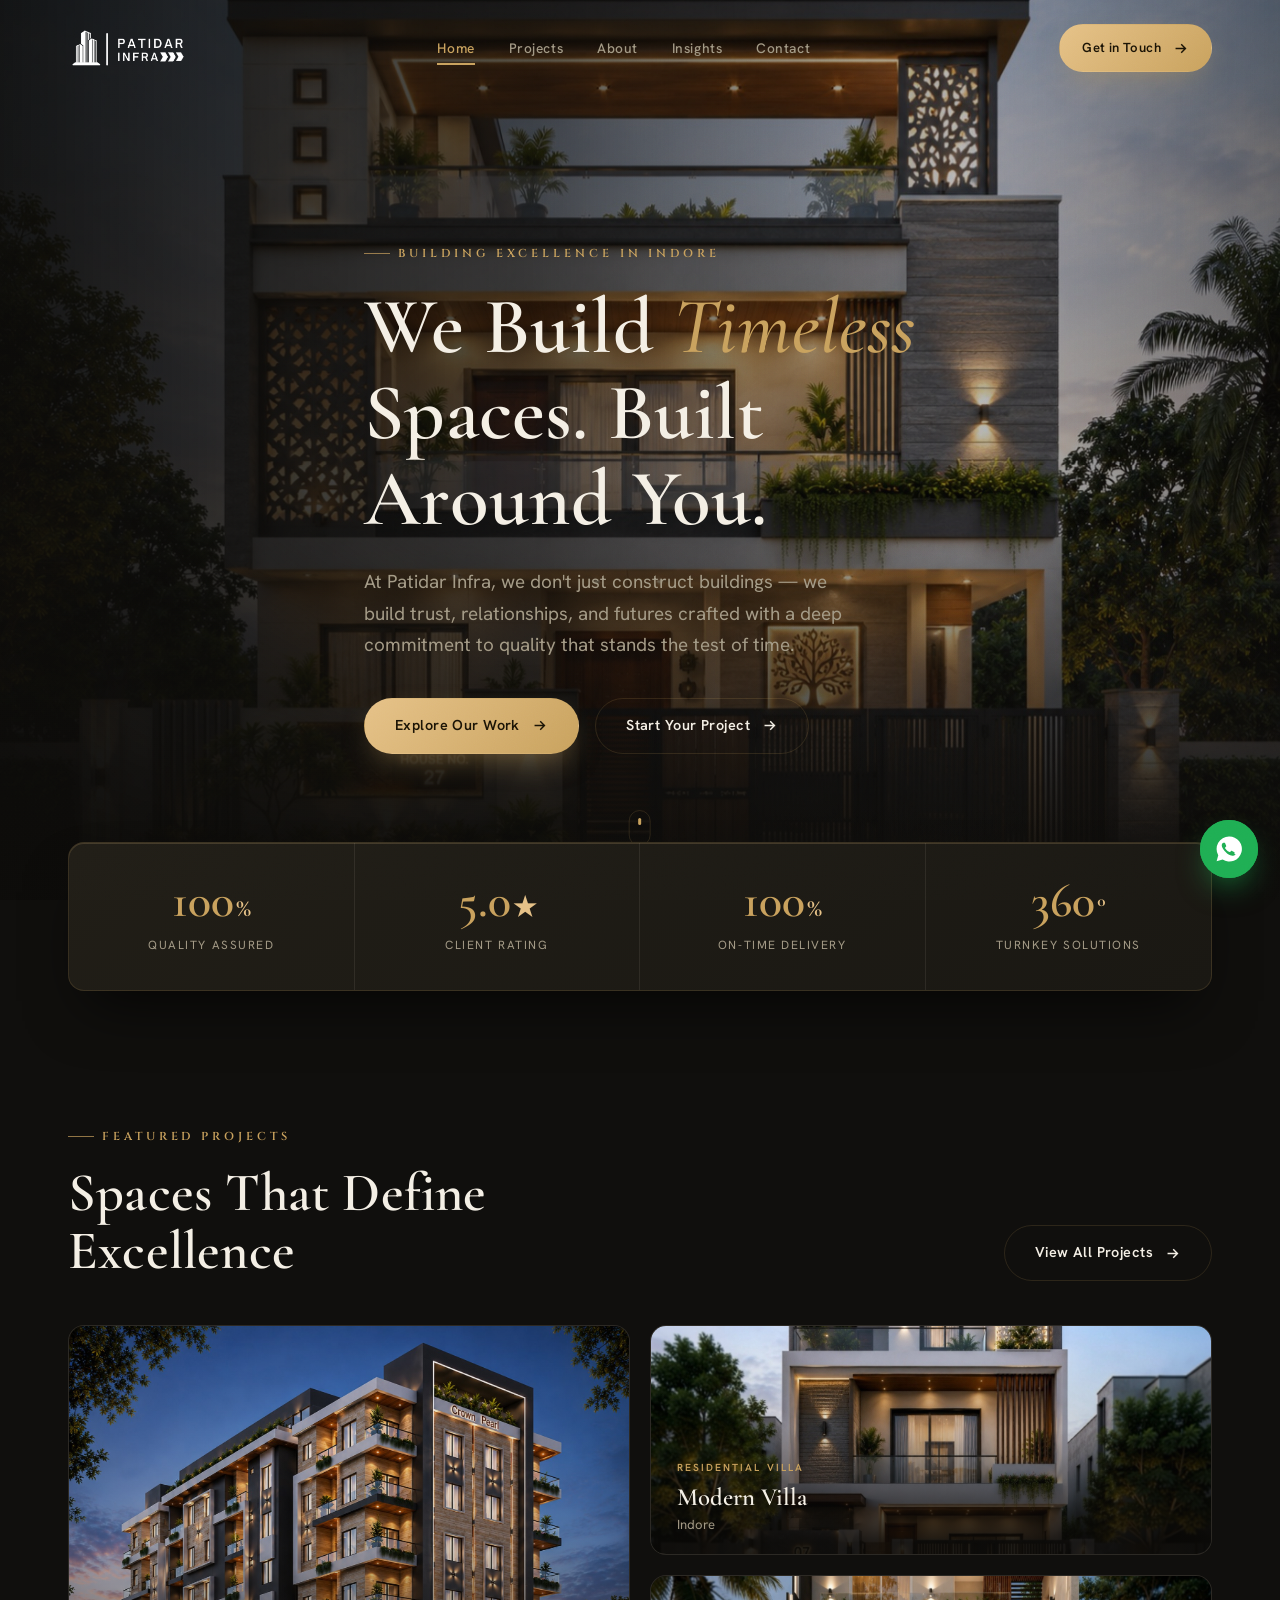
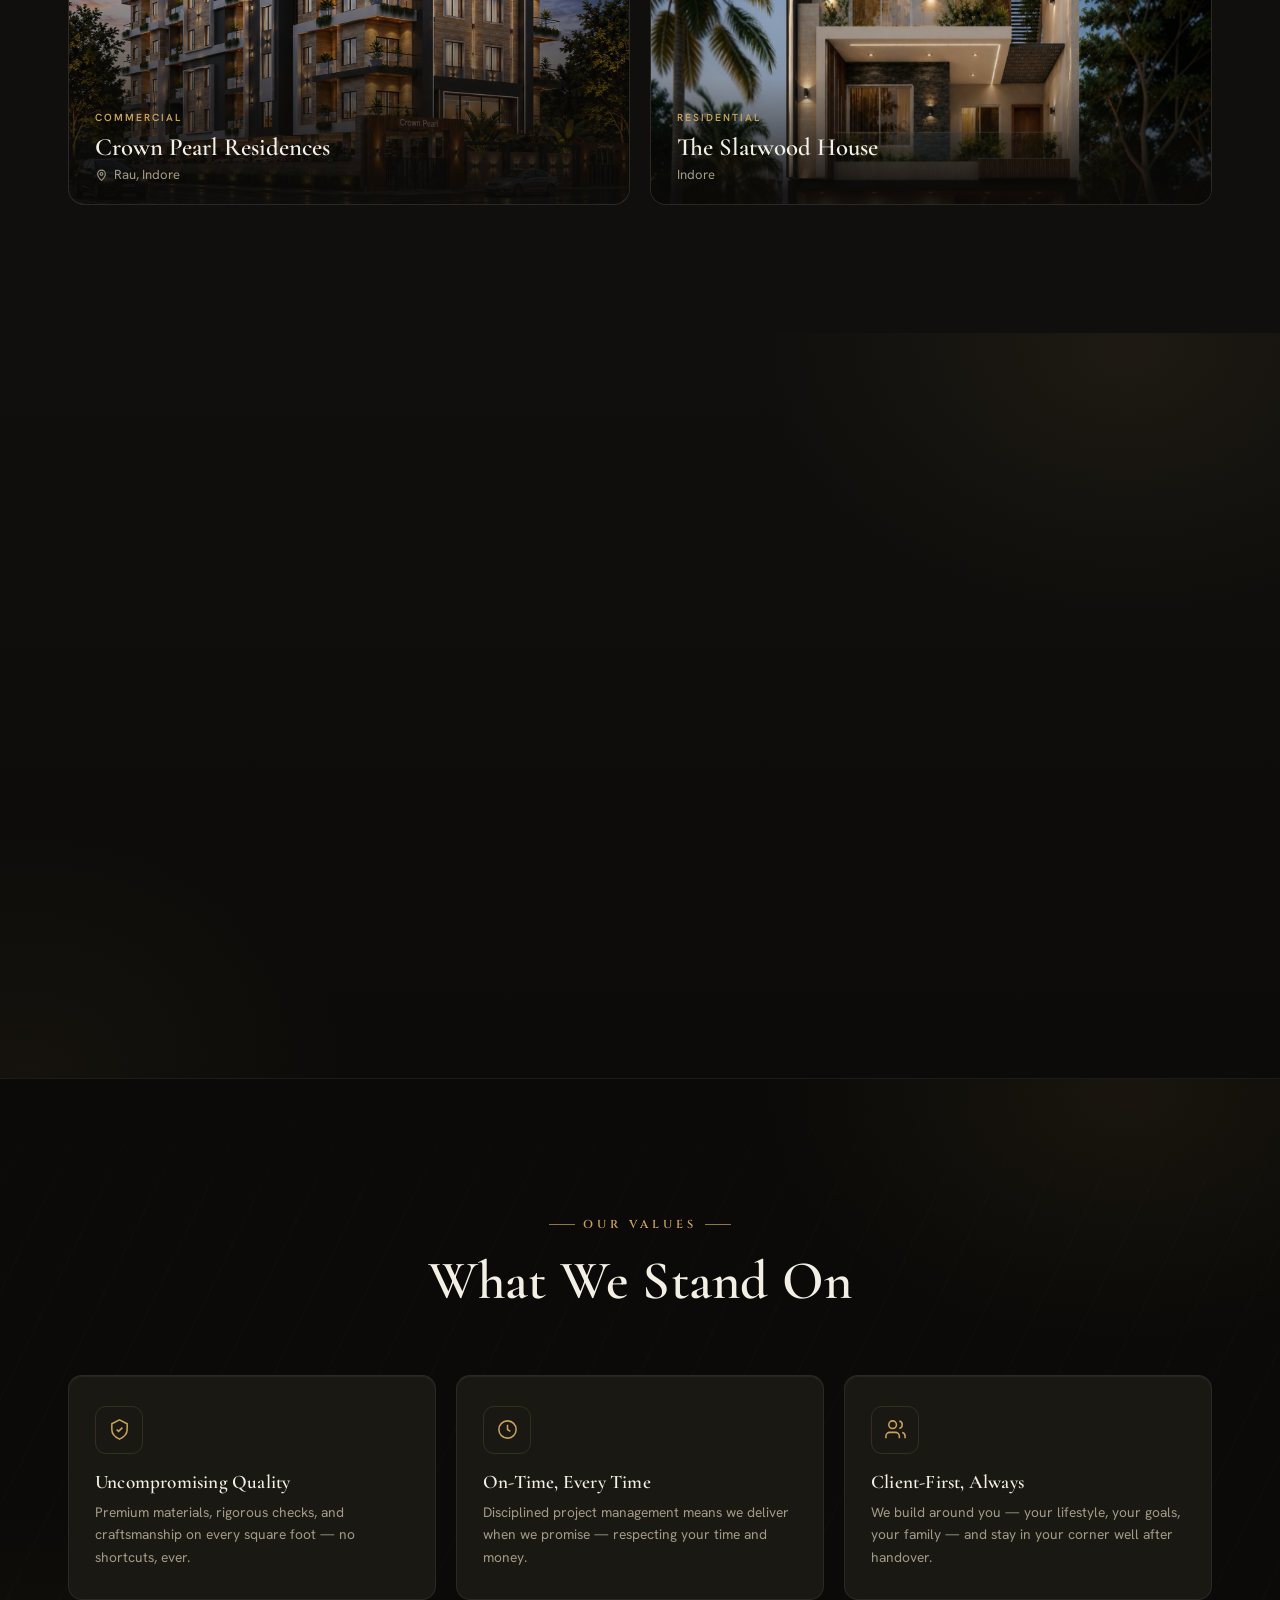
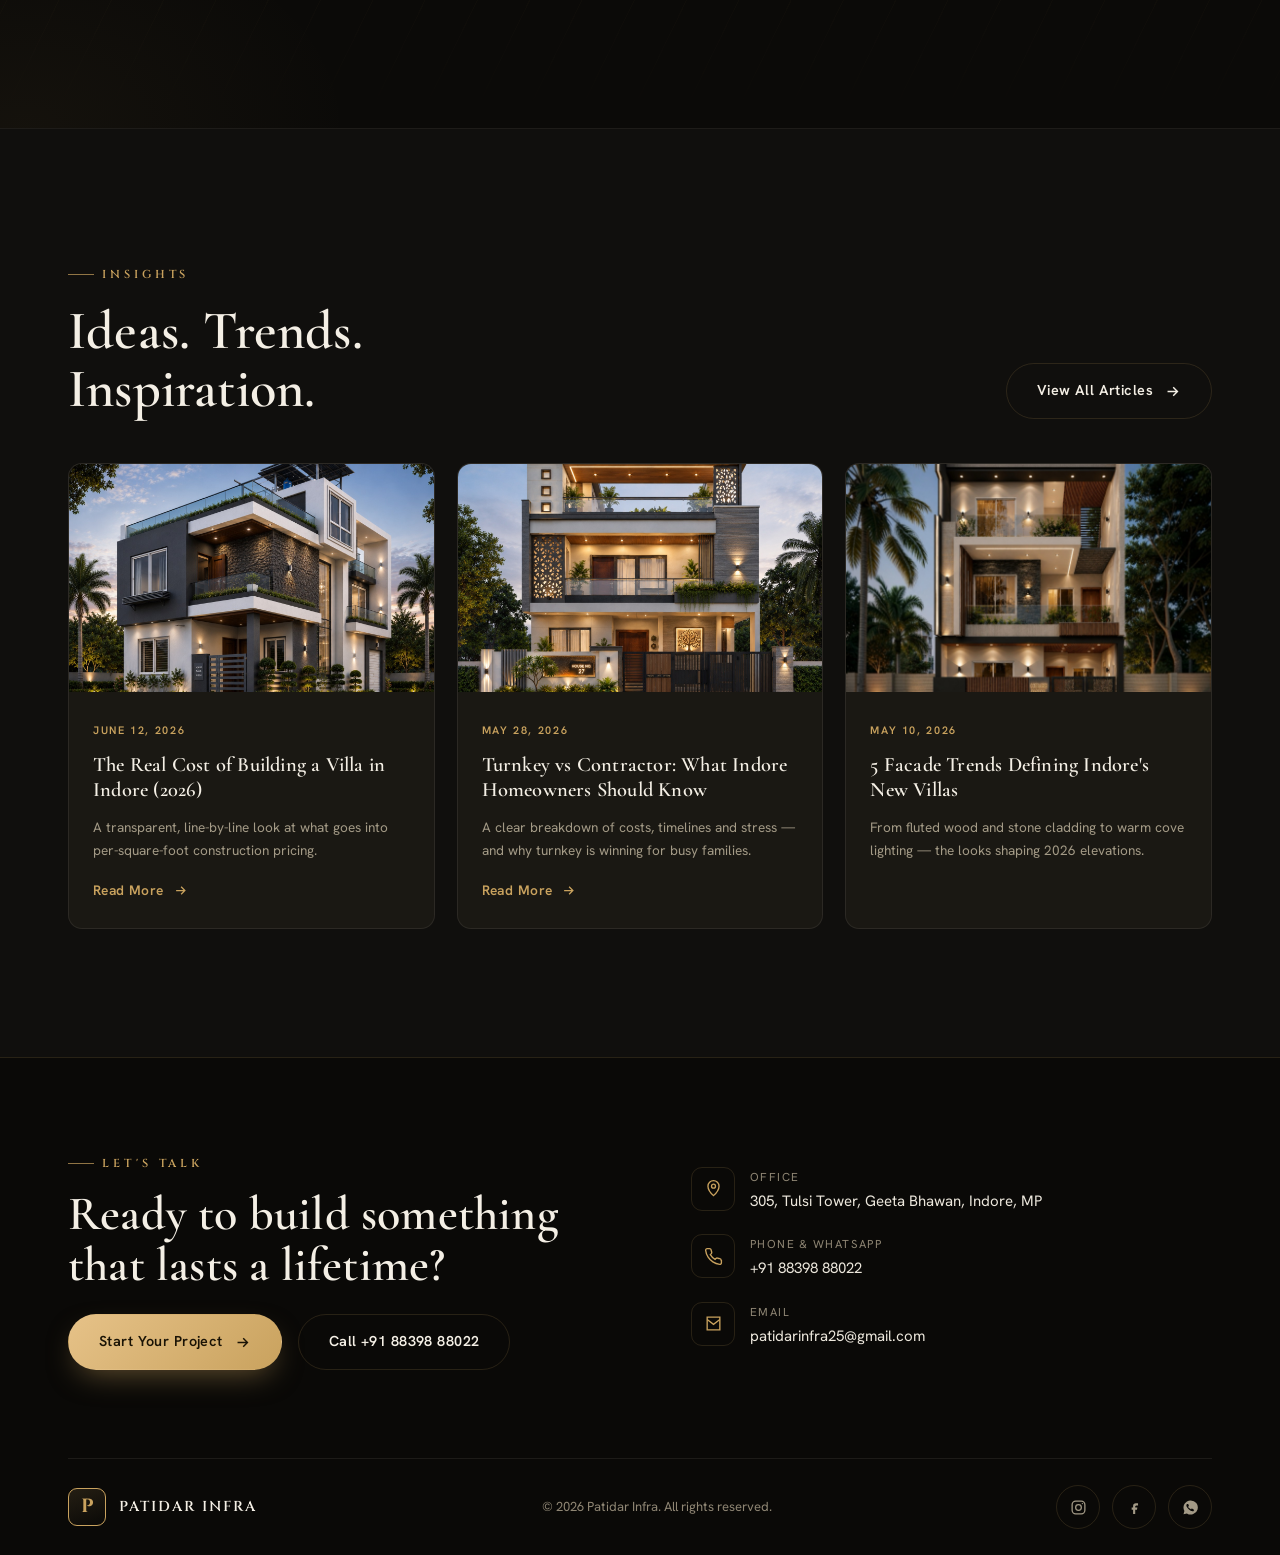
==== index.html @ 4855ae99 "Declutter mobile hero: one-line eyebrow, shorter copy, single primary CTA Mobile-only (<=520px): fix" ====
<!DOCTYPE html>
<html lang="en">
<head>
<meta charset="UTF-8" />
<meta name="viewport" content="width=device-width, initial-scale=1" />
<title>Patidar Infra — We Build Timeless Spaces, Built Around You | Builders in Indore</title>
<meta name="description" content="Patidar Infra is a premium construction and development firm in Indore. Residential villas, commercial builds, turnkey projects, architecture & planning, and infrastructure development." />
<meta name="theme-color" content="#100f0d" />
<meta property="og:type" content="website" />
<meta property="og:title" content="Patidar Infra — We Build Timeless Spaces, Built Around You" />
<meta property="og:description" content="Premium construction & development in Indore — residential villas, commercial builds, turnkey projects and infrastructure." />
<meta property="og:image" content="images/house-27.jpg" />
<meta property="og:locale" content="en_IN" />
<meta name="twitter:card" content="summary_large_image" />
<link rel="icon" href="data:image/svg+xml,%3Csvg xmlns='http://www.w3.org/2000/svg' viewBox='0 0 48 48'%3E%3Crect width='48' height='48' rx='8' fill='%23100f0d'/%3E%3Crect x='6' y='6' width='36' height='36' rx='6' fill='none' stroke='%23c9a25e' stroke-width='2'/%3E%3Ctext x='24' y='34' font-family='Georgia,serif' font-size='26' fill='%23c9a25e' text-anchor='middle'%3EP%3C/text%3E%3C/svg%3E" />
<link rel="preconnect" href="https://fonts.googleapis.com" />
<link rel="preconnect" href="https://fonts.gstatic.com" crossorigin />
<link href="https://fonts.googleapis.com/css2?family=Cinzel:wght@400;500;600;700&family=Cormorant+Garamond:ital,wght@0,400;0,500;0,600;0,700;1,400&family=Hanken+Grotesk:wght@300;400;500;600;700&display=swap" rel="stylesheet" />
<script>
/* Image fallback: try the local project photo first; if it's not there yet,
   swap to a matching stock photo so nothing ever looks broken. Drop the real
   files into images/ and they win automatically. */
window.STOCK={
  'images/crown-pearl.jpg?v=2':'https://images.unsplash.com/photo-1600585154340-be6161a56a0c?auto=format&fit=crop&w=1920&q=80',
  'images/villa-modern.jpg':'https://images.unsplash.com/photo-1600596542815-ffad4c1539a9?auto=format&fit=crop&w=1400&q=80',
  'images/villa-corner.jpg':'https://images.unsplash.com/photo-1600607687939-ce8a6c25118c?auto=format&fit=crop&w=1400&q=80',
  'images/villa-slats.jpg?v=2':'https://images.unsplash.com/photo-1568605114967-8130f3a36994?auto=format&fit=crop&w=1400&q=80',
  'images/house-27.jpg':'https://images.unsplash.com/photo-1613490493576-7fde63acd811?auto=format&fit=crop&w=1400&q=80',
  'images/modern-villa.jpg':'https://images.unsplash.com/photo-1600585154340-be6161a56a0c?auto=format&fit=crop&w=1400&q=80'
};
window.imgFallback=function(img){
  if(!img.dataset.fb){
    img.dataset.fb='1';
    var u=window.STOCK[img.getAttribute('src')];
    if(u){img.src=u;return;}
  }
  img.classList.add('missing');
};
</script>
<style>
/* ============ TOKENS ============ */
:root{
  --bg:#100f0d;
  --bg-2:#16140f;
  --surface:#1a1813;
  --surface-2:#211e17;
  --surface-3:#2a261d;
  --gold:#c9a25e;
  --gold-bright:#e6c288;
  --gold-deep:#a37e42;
  --cream:#f4efe5;
  --text:#ece7dc;
  --muted:#a39a86;
  --muted-2:#8f8674;
  --border:rgba(201,162,94,.16);
  --border-soft:rgba(244,239,229,.08);
  --danger:#e0645c;
  --ok:#6fbf8f;
  --maxw:1240px;
  --ease:cubic-bezier(.22,.61,.36,1);
  --ease-lux:cubic-bezier(.16,1,.3,1);
  --shadow:0 30px 60px -20px rgba(0,0,0,.7);
  --r:16px;
}
*{box-sizing:border-box;margin:0;padding:0}
html{scroll-behavior:smooth;-webkit-text-size-adjust:100%}
body{
  font-family:'Hanken Grotesk',system-ui,sans-serif;
  background:var(--bg);color:var(--text);
  line-height:1.65;font-size:16px;
  overflow-x:hidden;
  -webkit-font-smoothing:antialiased;
}
img{display:block;max-width:100%}
a{color:inherit;text-decoration:none}
button{font-family:inherit;cursor:pointer}
::selection{background:var(--gold);color:#1a1408}
::-webkit-scrollbar{width:11px}
::-webkit-scrollbar-track{background:var(--bg-2)}
::-webkit-scrollbar-thumb{background:var(--gold-deep);border-radius:20px;border:3px solid var(--bg-2)}

/* ============ TYPOGRAPHY ============ */
.serif{font-family:'Cormorant Garamond',Georgia,serif}
.cinzel{font-family:'Cinzel',Georgia,serif}
h1,h2,h3{font-family:'Cormorant Garamond',Georgia,serif;font-weight:600;line-height:1.08;color:var(--cream);letter-spacing:.2px}
h1{font-size:clamp(2.6rem,6.2vw,5rem)}
h1.page-title{font-size:clamp(2rem,4.6vw,3.4rem)}
h2{font-size:clamp(2rem,4.6vw,3.4rem)}
h3{font-size:clamp(1.4rem,2.4vw,1.9rem)}
p{color:var(--muted)}
.eyebrow{
  font-family:'Cinzel',serif;font-size:.72rem;font-weight:600;
  letter-spacing:.34em;text-transform:uppercase;color:var(--gold);
  display:inline-flex;align-items:center;gap:.7em;
}
.eyebrow::before{content:"";width:26px;height:1px;background:var(--gold);opacity:.7}
.eyebrow.center{justify-content:center}
.eyebrow.center::after{content:"";width:26px;height:1px;background:var(--gold);opacity:.7}
.gold-text{color:var(--gold)}
.lead{font-size:clamp(1rem,1.4vw,1.12rem);color:var(--muted);max-width:52ch}

/* ============ LAYOUT ============ */
.wrap{max-width:var(--maxw);margin-inline:auto;padding-inline:clamp(20px,5vw,48px)}
section{position:relative}
.pad{padding-block:clamp(70px,10vw,130px)}
.center{text-align:center}
.sec-head{max-width:640px;margin-bottom:clamp(36px,5vw,64px)}
.sec-head.center{margin-inline:auto}
.sec-head h2,.sec-head h1{margin-top:18px}
.sec-head p{margin-top:16px}

/* ============ BUTTONS ============ */
.btn{
  --pad:15px 30px;
  display:inline-flex;align-items:center;gap:11px;
  padding:var(--pad);border-radius:999px;font-size:.9rem;font-weight:600;
  letter-spacing:.03em;border:1px solid transparent;white-space:nowrap;
  transition:transform .35s var(--ease),background .3s var(--ease),color .3s,box-shadow .4s,border-color .3s;
  min-height:48px;position:relative;
}
.btn svg{width:17px;height:17px;transition:transform .4s var(--ease)}
.btn-primary{background:linear-gradient(135deg,var(--gold-bright),var(--gold));color:#1a1305;box-shadow:0 12px 30px -10px rgba(201,162,94,.5)}
.btn-primary:hover{transform:translateY(-3px);box-shadow:0 20px 40px -12px rgba(201,162,94,.6)}
.btn-primary:hover svg{transform:translateX(4px)}
.btn-ghost{background:transparent;color:var(--cream);border-color:var(--border)}
.btn-ghost:hover{border-color:var(--gold);color:var(--gold);transform:translateY(-3px)}
.btn-ghost:hover svg{transform:translateX(4px)}
.btn:focus-visible,a:focus-visible,button:focus-visible,input:focus-visible,textarea:focus-visible,select:focus-visible{
  outline:2px solid var(--gold-bright);outline-offset:3px;border-radius:8px
}
.link-arrow{display:inline-flex;align-items:center;gap:9px;color:var(--gold);font-weight:600;font-size:.86rem;letter-spacing:.03em}
.link-arrow svg{width:15px;height:15px;transition:transform .4s var(--ease)}
.link-arrow:hover svg{transform:translateX(5px)}

/* ============ HEADER ============ */
header{
  position:fixed;top:0;left:0;right:0;z-index:100;
  transition:background .4s var(--ease),backdrop-filter .4s,border-color .4s,padding .4s var(--ease);
  border-bottom:1px solid transparent;
}
header.scrolled{background:rgba(14,13,11,.82);backdrop-filter:blur(18px) saturate(140%);border-bottom-color:var(--border)}
.nav{display:flex;align-items:center;justify-content:space-between;gap:24px;padding-block:24px;transition:padding .4s var(--ease)}
header.scrolled .nav{padding-block:15px}
.brand{display:flex;align-items:center;gap:13px;cursor:pointer}
.brand-mark{
  width:44px;height:44px;flex:none;border:1.5px solid var(--gold);border-radius:11px;
  display:grid;place-items:center;font-family:'Cinzel',serif;font-weight:700;
  color:var(--gold);font-size:1.4rem;line-height:1;
  background:linear-gradient(160deg,rgba(201,162,94,.14),transparent);
  transition:transform .5s var(--ease),box-shadow .5s;
}
.brand:hover .brand-mark{transform:rotate(-4deg) scale(1.05);box-shadow:0 8px 24px -8px rgba(201,162,94,.5)}
.brand-name{font-family:'Cinzel',serif;font-weight:600;font-size:1.02rem;letter-spacing:.14em;color:var(--cream);line-height:1.1}
.brand-sub{font-size:.56rem;letter-spacing:.3em;color:var(--muted-2);text-transform:uppercase;margin-top:2px}
.brand-name,.brand-sub{white-space:nowrap}
.brand-logo{height:44px;width:auto;max-width:260px;display:block;
  /* logo artwork is dark navy — render it in warm cream so it reads on the dark header */
  filter:brightness(0) invert(1) sepia(.14) saturate(2.2) hue-rotate(3deg) brightness(1.03)}
header.scrolled .brand-logo{height:40px}
.brand-logo ~ .brand-mark,.brand-logo ~ .brand-word{display:none}
.nav-cta{--pad:11px 22px;font-size:.82rem}
nav ul{display:flex;align-items:center;gap:34px;list-style:none}
.nav-link{position:relative;font-size:.86rem;font-weight:500;letter-spacing:.04em;color:var(--muted);padding:6px 0;transition:color .3s}
.nav-link::after{content:"";position:absolute;left:0;bottom:-2px;width:100%;height:1.5px;background:var(--gold);transform:scaleX(0);transform-origin:left;transition:transform .4s var(--ease)}
.nav-link:hover{color:var(--cream)}
.nav-link.active{color:var(--gold)}
.nav-link.active::after,.nav-link:hover::after{transform:scaleX(1)}
.nav-right{display:flex;align-items:center;gap:18px}
.menu-btn{display:none;width:46px;height:46px;border:1px solid var(--border);border-radius:11px;background:transparent;flex-direction:column;gap:5px;align-items:center;justify-content:center}
.menu-btn span{width:20px;height:1.8px;background:var(--cream);transition:.35s var(--ease);border-radius:2px}
.menu-btn.open span:nth-child(1){transform:translateY(6.8px) rotate(45deg)}
.menu-btn.open span:nth-child(2){opacity:0}
.menu-btn.open span:nth-child(3){transform:translateY(-6.8px) rotate(-45deg)}

/* ============ VIEWS / ROUTER ============ */
.view{display:none;animation:viewIn .6s var(--ease)}
.view.active{display:block}
@keyframes viewIn{from{opacity:0;transform:translateY(14px)}to{opacity:1;transform:none}}
.page-top{padding-top:clamp(120px,16vw,180px)}

/* ============ HERO ============ */
.hero{min-height:100vh;min-height:100dvh;display:flex;align-items:center;position:relative;overflow:hidden;padding-top:90px}
.hero-bg{position:absolute;inset:0;z-index:0}
.hero-bg img{width:100%;height:100%;object-fit:cover;object-position:center;transform:scale(1.08);animation:heroZoom 18s var(--ease) forwards}
.hero-bg img.missing{opacity:0;animation:none}
@keyframes heroZoom{to{transform:scale(1)}}
.hero-bg::after{content:"";position:absolute;inset:0;background:
  linear-gradient(90deg,rgba(12,11,9,.94) 0%,rgba(12,11,9,.7) 42%,rgba(12,11,9,.28) 75%,rgba(12,11,9,.55) 100%),
  linear-gradient(0deg,var(--bg) 2%,transparent 40%)}
.hero-fallback{position:absolute;inset:0;background:radial-gradient(120% 90% at 75% 20%,#2c2114,#12100c 60%);z-index:-1}
.hero-inner{position:relative;z-index:2;max-width:760px;padding-block:60px}
.hero h1{margin:22px 0 24px}
.hero h1 em{font-style:italic;color:var(--gold);font-weight:500}
.hero .lead{font-size:clamp(1.02rem,1.5vw,1.18rem);max-width:46ch}
.hero .lead-sm{display:none}
.hero-cta{display:flex;flex-wrap:wrap;gap:16px;margin-top:38px}
.scroll-ind{position:absolute;bottom:30px;left:50%;transform:translateX(-50%);z-index:2;display:flex;flex-direction:column;align-items:center;gap:8px;color:var(--muted);font-size:.62rem;letter-spacing:.28em;text-transform:uppercase}
.scroll-ind .mouse{width:22px;height:36px;border:1.5px solid var(--border);border-radius:12px;position:relative}
.scroll-ind .mouse::after{content:"";position:absolute;top:7px;left:50%;transform:translateX(-50%);width:3px;height:7px;border-radius:2px;background:var(--gold);animation:scrolldot 1.8s var(--ease) infinite}
@keyframes scrolldot{0%{opacity:0;transform:translate(-50%,0)}40%{opacity:1}80%{opacity:0;transform:translate(-50%,11px)}}

/* ============ STATS BAND ============ */
.stats{margin-top:-58px;position:relative;z-index:5}
.stats-inner{background:linear-gradient(150deg,var(--surface-2),var(--surface));border:1px solid var(--border);border-radius:var(--r);box-shadow:var(--shadow);display:grid;grid-template-columns:repeat(4,1fr);overflow:hidden}
.stat{padding:34px 26px;text-align:center;position:relative;border-right:1px solid var(--border-soft)}
.stat:last-child{border-right:none}
.stat .num{font-family:'Cormorant Garamond',serif;font-weight:600;font-size:clamp(2.1rem,3.8vw,3rem);color:var(--gold);line-height:1;display:flex;align-items:baseline;justify-content:center;gap:2px}
.stat .num .sym{font-size:.55em;color:var(--gold-bright)}
.stat .lbl{margin-top:11px;font-size:.74rem;letter-spacing:.13em;text-transform:uppercase;color:var(--muted)}

/* ============ FEATURED PROJECTS ============ */
.feat-grid{display:grid;grid-template-columns:1fr 1fr;grid-template-rows:auto auto;gap:20px}
.pcard{position:relative;overflow:hidden;border-radius:var(--r);border:1px solid var(--border-soft);background:var(--surface);min-height:230px;display:block;cursor:pointer}
.pcard.tall{grid-row:span 2;min-height:480px}
.img-wrap{position:absolute;inset:0;background:linear-gradient(150deg,#2a2115,#161310)}
.img-wrap img{width:100%;height:100%;object-fit:cover;transition:transform 1s var(--ease),opacity .5s}
.img-wrap img.missing{opacity:0}
.pcard:hover .img-wrap img{transform:scale(1.08)}
.pcard::after{content:"";position:absolute;inset:0;background:linear-gradient(0deg,rgba(10,9,7,.9) 5%,rgba(10,9,7,.15) 55%,transparent);transition:opacity .5s;z-index:1}
.pcard-body{position:absolute;left:0;right:0;bottom:0;z-index:2;padding:26px;transform:translateY(8px);transition:transform .5s var(--ease)}
.pcard:hover .pcard-body{transform:translateY(0)}
.pcard-tag{font-size:.64rem;letter-spacing:.2em;text-transform:uppercase;color:var(--gold);font-weight:600}
.pcard-title{font-family:'Cormorant Garamond',serif;font-size:1.55rem;font-weight:600;color:var(--cream);margin-top:6px;line-height:1.15}
.pcard-loc{font-size:.82rem;color:var(--muted);margin-top:3px;display:flex;align-items:center;gap:6px}
.pcard-go{position:absolute;top:20px;right:20px;z-index:2;width:42px;height:42px;border-radius:50%;border:1px solid var(--border);background:rgba(20,17,12,.5);backdrop-filter:blur(6px);display:grid;place-items:center;color:var(--gold);opacity:0;transform:translateY(-6px);transition:.5s var(--ease)}
.pcard:hover .pcard-go{opacity:1;transform:translateY(0)}
.pcard-go svg{width:16px;height:16px}

/* ============ SERVICES ============ */
.services{background:linear-gradient(180deg,var(--bg),#0c0b09)}
.svc-top{display:grid;grid-template-columns:1fr 1fr;gap:40px;align-items:end;margin-bottom:52px}
.svc-grid{display:grid;grid-template-columns:repeat(5,1fr);gap:16px}
.svc{padding:30px 24px;border:1px solid var(--border-soft);border-radius:14px;background:linear-gradient(170deg,var(--surface),rgba(26,24,19,.4));transition:transform .5s var(--ease),border-color .4s,background .5s;position:relative;overflow:hidden}
.svc::before{content:"";position:absolute;left:0;top:0;height:2px;width:0;background:linear-gradient(90deg,var(--gold),transparent);transition:width .6s var(--ease)}
.svc:hover{transform:translateY(-8px);border-color:var(--border);background:linear-gradient(170deg,var(--surface-2),var(--surface))}
.svc:hover::before{width:100%}
.svc-ic{width:52px;height:52px;border-radius:12px;border:1px solid var(--border);display:grid;place-items:center;color:var(--gold);margin-bottom:20px;transition:.5s var(--ease)}
.svc-ic svg{width:26px;height:26px}
.svc:hover .svc-ic{background:var(--gold);color:#1a1305;transform:rotate(-6deg)}
.svc h3{font-size:1.24rem;margin-bottom:9px}
.svc p{font-size:.86rem;line-height:1.6}

/* ============ PROCESS ============ */
.process{background:#0b0a08;border-block:1px solid var(--border-soft)}
.steps{display:grid;grid-template-columns:repeat(5,1fr);gap:16px;margin-top:30px;position:relative}
.step{position:relative;background:linear-gradient(170deg,var(--surface),rgba(20,18,13,.4));border:1px solid var(--border-soft);border-radius:16px;padding:30px 22px 28px;overflow:hidden;transition:transform .5s var(--ease-lux),border-color .45s,background .5s}
/* large ghost number = depth + step identity */
.step .step-num{position:absolute;top:12px;right:18px;font-family:'Cormorant Garamond',serif;font-weight:600;font-size:3.3rem;line-height:1;color:rgba(201,162,94,.13);transition:color .5s;pointer-events:none}
.step:hover{transform:translateY(-8px);border-color:var(--border);background:linear-gradient(170deg,var(--surface-2),var(--surface))}
.step:hover .step-num{color:rgba(230,194,136,.28)}
.step-coin{width:54px;height:54px;border-radius:14px;border:1px solid var(--border);display:grid;place-items:center;color:var(--gold);margin-bottom:20px;transition:.5s var(--ease-lux);background:linear-gradient(160deg,rgba(201,162,94,.1),transparent)}
.step-coin svg{width:25px;height:25px}
.step:hover .step-coin{background:var(--gold);color:#1a1305;transform:rotate(-6deg)}
.step h3{font-size:1.22rem;margin-bottom:9px}
.step p{font-size:.85rem;line-height:1.55}
/* chevron connector between steps — echoes the logo mark */
.step:not(:last-child)::after{content:"";position:absolute;top:44px;right:-15px;width:13px;height:13px;transform:translateX(50%) rotate(45deg);border-top:2px solid var(--gold-deep);border-right:2px solid var(--gold-deep);z-index:3;transition:border-color .4s}
.step:not(:last-child):hover::after{border-color:var(--gold)}

/* ============ CTA BAND ============ */
.cta-band{position:relative;overflow:hidden;border-radius:var(--r);border:1px solid var(--border);background:linear-gradient(130deg,var(--surface-2),var(--surface));padding:clamp(40px,6vw,72px);text-align:center}
.cta-band::before{content:"";position:absolute;inset:0;background:radial-gradient(60% 120% at 50% 0%,rgba(201,162,94,.12),transparent 70%)}
.cta-band>*{position:relative}
.cta-band h2{margin:16px 0 26px}
.cta-actions{display:flex;gap:16px;justify-content:center;flex-wrap:wrap}

/* ============ INSIGHTS ============ */
.ins-grid{display:grid;grid-template-columns:repeat(3,1fr);gap:22px}
.ins{border:1px solid var(--border-soft);border-radius:14px;overflow:hidden;background:var(--surface);transition:transform .5s var(--ease),border-color .4s;cursor:pointer}
.ins:hover{transform:translateY(-8px);border-color:var(--border)}
.ins-img{aspect-ratio:16/10;position:relative;overflow:hidden;background:linear-gradient(150deg,#2a2115,#161310)}
.ins-img img{width:100%;height:100%;object-fit:cover;transition:transform 1s var(--ease)}
.ins-img img.missing{opacity:0}
.ins:hover .ins-img img{transform:scale(1.07)}
.ins-body{padding:24px}
.ins-date{font-size:.68rem;letter-spacing:.15em;text-transform:uppercase;color:var(--gold);font-weight:600}
.ins-body h3{font-size:1.28rem;margin:10px 0 14px;line-height:1.22}
.ins-body p{font-size:.85rem;margin-bottom:16px}

/* ============ ARTICLE READER ============ */
.reader{position:fixed;inset:0;z-index:300;display:flex;justify-content:center;opacity:0;pointer-events:none;transition:opacity .35s var(--ease)}
.reader.open{opacity:1;pointer-events:auto}
.reader-scrim{position:absolute;inset:0;background:rgba(6,5,4,.74);backdrop-filter:blur(6px)}
.reader-panel{position:relative;z-index:1;height:100%;width:min(840px,100%);transform:translateY(28px);background:var(--bg-2);overflow-y:auto;overflow-x:hidden;transition:transform .5s var(--ease-lux);box-shadow:0 0 100px rgba(0,0,0,.7);scrollbar-width:thin;scrollbar-color:var(--gold-deep) transparent}
.reader.open .reader-panel{transform:none}
.reader-topbar{position:sticky;top:0;z-index:5;display:flex;align-items:center;justify-content:space-between;padding:14px clamp(20px,4vw,40px);background:var(--bg-2);border-bottom:1px solid var(--border-soft)}
.reader-brand{font-size:.62rem;letter-spacing:.28em;text-transform:uppercase;color:var(--gold)}
.reader-close{width:42px;height:42px;border-radius:50%;border:1px solid var(--border);background:var(--surface);color:var(--cream);display:grid;place-items:center;transition:.3s var(--ease);flex:none}
.reader-close:hover{background:var(--gold);color:#1a1305;border-color:var(--gold);transform:rotate(90deg)}
.reader-close svg{width:18px;height:18px}
.reader-cover{max-width:680px;margin:26px auto 0;padding:0 clamp(22px,5vw,40px)}
.reader-cover img{width:100%;height:auto;display:block;border-radius:16px;border:1px solid var(--border-soft);box-shadow:0 24px 50px -24px rgba(0,0,0,.7)}  /* framed, inset — full image, never cropped, no edge seam */
.reader-content{max-width:680px;margin:0 auto;padding:34px clamp(22px,5vw,40px) 72px}
.reader-meta{font-size:.72rem;letter-spacing:.14em;text-transform:uppercase;color:var(--gold);font-weight:600;display:flex;gap:10px;align-items:center}
.reader-dot{opacity:.5}
.reader-h1{font-size:clamp(2rem,4.4vw,3rem);line-height:1.1;margin:14px 0 28px;color:var(--cream)}
.reader-body{color:#d3ccbe;font-size:1.05rem;line-height:1.78}
.reader-body p{margin-bottom:1.15em}
.reader-body em{color:var(--cream);font-style:italic}
.reader-body strong{color:var(--cream);font-weight:600}
.reader-body h3{font-family:'Cormorant Garamond',serif;font-weight:600;font-size:clamp(1.5rem,3vw,1.9rem);color:var(--gold-bright);line-height:1.2;margin:1.7em 0 .5em}
.reader-body h4{font-family:'Hanken Grotesk',sans-serif;font-weight:600;font-size:1.06rem;color:var(--cream);margin:1.4em 0 .25em}
.reader-body ul{margin:0 0 1.3em;padding-left:0;list-style:none}
.reader-body li{position:relative;padding-left:26px;margin-bottom:.55em}
.reader-body li::before{content:"";position:absolute;left:3px;top:.6em;width:7px;height:7px;border:1.5px solid var(--gold);transform:rotate(45deg)}
.reader-cta{margin-top:44px;padding:26px 28px;border:1px solid var(--border);border-radius:var(--r);background:linear-gradient(140deg,var(--surface-2),var(--surface));display:flex;align-items:center;justify-content:space-between;gap:22px;flex-wrap:wrap}
.reader-cta-h{font-family:'Cormorant Garamond',serif;font-size:1.5rem;color:var(--cream);line-height:1.15}
.reader-cta p{font-size:.9rem;margin-top:4px}
.ins.has-article{cursor:pointer}
@media(max-width:600px){
  .reader-cta{flex-direction:column;align-items:stretch;text-align:center}
  .reader-cta .btn{justify-content:center}
}
@media(prefers-reduced-motion:reduce){ .reader-panel{transition:none} }

/* ============ FOOTER ============ */
footer{background:#0a0907;border-top:1px solid var(--border);position:relative;overflow:hidden}
.foot-cta{display:grid;grid-template-columns:1.1fr 1fr;gap:50px;padding-block:clamp(56px,7vw,88px);align-items:center;border-bottom:1px solid var(--border-soft)}
.foot-cta h2{font-size:clamp(2rem,4vw,3rem)}
.foot-contact{display:grid;gap:20px}
.fc-row{display:flex;gap:15px;align-items:flex-start}
.fc-ic{width:44px;height:44px;flex:none;border-radius:11px;border:1px solid var(--border);display:grid;place-items:center;color:var(--gold)}
.fc-ic svg{width:19px;height:19px}
.fc-row a,.fc-row span{color:var(--text);font-size:.94rem;line-height:1.5}
.fc-row small{display:block;color:var(--muted-2);font-size:.72rem;letter-spacing:.12em;text-transform:uppercase;margin-bottom:2px}
.fc-row a:hover{color:var(--gold)}
.foot-bottom{display:flex;justify-content:space-between;align-items:center;gap:20px;flex-wrap:wrap;padding-block:26px;color:var(--muted-2);font-size:.82rem}
.socials{display:flex;gap:12px}
.socials a{width:44px;height:44px;border-radius:50%;border:1px solid var(--border);display:grid;place-items:center;color:var(--muted);transition:.35s var(--ease)}
.socials a:hover{color:#1a1305;background:var(--gold);border-color:var(--gold);transform:translateY(-3px)}
.socials svg{width:17px;height:17px}

/* ============ PROJECTS PAGE ============ */
.filters{display:flex;gap:12px;flex-wrap:wrap;margin-bottom:36px}
.filter{padding:10px 22px;border-radius:999px;border:1px solid var(--border);background:transparent;color:var(--muted);font-size:.82rem;font-weight:500;letter-spacing:.04em;transition:.3s var(--ease);min-height:44px}
.filter:hover{color:var(--cream);border-color:var(--gold-deep)}
.filter.active{background:var(--gold);color:#1a1305;border-color:var(--gold)}
.gallery{display:grid;grid-template-columns:repeat(3,1fr);gap:20px}
.gcard{position:relative;overflow:hidden;border-radius:var(--r);border:1px solid var(--border-soft);aspect-ratio:4/3.4;cursor:pointer;transition:opacity .5s,transform .5s var(--ease)}
.gcard.hide{display:none}
.gcard .img-wrap img{transition:transform 1s var(--ease)}
.gcard:hover .img-wrap img{transform:scale(1.08)}
.gcard::after{content:"";position:absolute;inset:0;background:linear-gradient(0deg,rgba(9,8,6,.92) 4%,rgba(9,8,6,.1) 52%,transparent);z-index:1}
.gcard-body{position:absolute;left:0;right:0;bottom:0;z-index:2;padding:24px}

/* ============ ABOUT PAGE ============ */
.about-hero{display:grid;grid-template-columns:1.05fr .95fr;gap:56px;align-items:center}
.about-img{position:relative;border-radius:var(--r);overflow:hidden;aspect-ratio:4/4.4;border:1px solid var(--border-soft);background:linear-gradient(150deg,#2a2115,#161310)}
.about-img img{width:100%;height:100%;object-fit:cover}
.about-img img.missing{opacity:0}
.about-badge{position:absolute;bottom:24px;left:24px;right:24px;background:rgba(14,12,9,.72);backdrop-filter:blur(12px);border:1px solid var(--border);border-radius:12px;padding:20px 24px}
.about-badge .q{font-family:'Cormorant Garamond',serif;font-style:italic;font-size:1.25rem;color:var(--cream);line-height:1.3}
.values{display:grid;grid-template-columns:repeat(3,1fr);gap:20px}
.value{padding:30px 26px;border:1px solid var(--border-soft);border-radius:14px;background:var(--surface);transition:.5s var(--ease)}
.value:hover{transform:translateY(-6px);border-color:var(--border)}
.value .vi{width:48px;height:48px;border-radius:11px;border:1px solid var(--border);display:grid;place-items:center;color:var(--gold);margin-bottom:18px}
.value .vi svg{width:23px;height:23px}
.value h3{font-size:1.2rem;margin-bottom:8px}
.value p{font-size:.86rem}
.why{display:grid;grid-template-columns:repeat(2,1fr);gap:18px 44px}
.why-item{display:flex;gap:16px;padding:20px 0;border-top:1px solid var(--border-soft)}
.why-item .n{font-family:'Cormorant Garamond',serif;font-size:1.6rem;color:var(--gold);font-weight:600;line-height:1}
.why-item h3{font-size:1.12rem;margin-bottom:5px}
.why-item p{font-size:.86rem}

/* ============ CONTACT PAGE ============ */
.contact-grid{display:grid;grid-template-columns:1fr 1.1fr;gap:50px;align-items:start}
.contact-info{display:grid;gap:14px}
.ci-card{display:flex;gap:16px;padding:22px;border:1px solid var(--border-soft);border-radius:14px;background:var(--surface);transition:.4s var(--ease)}
.ci-card:hover{border-color:var(--border);transform:translateX(4px)}
.ci-card .fc-ic{background:linear-gradient(160deg,rgba(201,162,94,.14),transparent)}
.ci-card h3{font-size:1.02rem;font-family:'Hanken Grotesk',sans-serif;font-weight:600;color:var(--cream);margin-bottom:3px}
.ci-card a,.ci-card p{font-size:.9rem;color:var(--muted)}
.ci-card a:hover{color:var(--gold)}
.form-card{background:linear-gradient(160deg,var(--surface-2),var(--surface));border:1px solid var(--border);border-radius:var(--r);padding:clamp(28px,4vw,44px)}
.field{margin-bottom:20px}
.field label{display:block;font-size:.78rem;letter-spacing:.06em;color:var(--muted);margin-bottom:8px;font-weight:500}
.field label .req{color:var(--gold)}
.field input,.field select,.field textarea{
  width:100%;padding:14px 16px;background:var(--bg-2);border:1px solid var(--border-soft);
  border-radius:11px;color:var(--cream);font-family:inherit;font-size:.95rem;
  transition:border-color .3s,box-shadow .3s;min-height:50px;
}
.field textarea{resize:vertical;min-height:120px}
.field input:focus,.field select:focus,.field textarea:focus{outline:none;border-color:var(--gold);box-shadow:0 0 0 3px rgba(201,162,94,.12)}
.field.invalid input,.field.invalid select,.field.invalid textarea{border-color:var(--danger)}
.field .err{display:none;color:var(--danger);font-size:.76rem;margin-top:6px}
.field.invalid .err{display:block}
.form-row{display:grid;grid-template-columns:1fr 1fr;gap:16px}
.form-note{font-size:.78rem;color:var(--muted-2);margin-top:6px}
.form-success{display:none;text-align:center;padding:20px 0}
.form-success.show{display:block;animation:viewIn .5s var(--ease)}
.form-success .check{width:66px;height:66px;border-radius:50%;background:rgba(111,191,143,.14);border:1px solid var(--ok);display:grid;place-items:center;margin:0 auto 18px;color:var(--ok)}
.form-success .check svg{width:30px;height:30px}
select{appearance:none;background-image:url("data:image/svg+xml,%3Csvg xmlns='http://www.w3.org/2000/svg' width='12' height='8' viewBox='0 0 12 8'%3E%3Cpath d='M1 1l5 5 5-5' stroke='%23c9a25e' stroke-width='1.5' fill='none'/%3E%3C/svg%3E");background-repeat:no-repeat;background-position:right 18px center}

/* ============ WHATSAPP FAB ============ */
.fab{position:fixed;right:22px;bottom:22px;z-index:90;width:58px;height:58px;border-radius:50%;background:#1faf54;display:grid;place-items:center;box-shadow:0 14px 30px -8px rgba(31,175,84,.6);transition:transform .4s var(--ease);color:#fff}
.fab:hover{transform:scale(1.08) translateY(-2px)}
.fab svg{width:30px;height:30px}
.fab::after{content:"";position:absolute;inset:0;border-radius:50%;border:2px solid #1faf54;animation:pulse 2.4s var(--ease) infinite}
@keyframes pulse{0%{transform:scale(1);opacity:.7}100%{transform:scale(1.7);opacity:0}}

/* ============ REVEAL ============ */
.reveal{opacity:0;transform:translateY(26px);filter:blur(7px);transition:opacity .85s var(--ease-lux),transform .95s var(--ease-lux),filter .85s var(--ease-lux)}
.reveal.in{opacity:1;transform:none;filter:blur(0)}
.reveal[data-d="1"]{transition-delay:.08s}
.reveal[data-d="2"]{transition-delay:.16s}
.reveal[data-d="3"]{transition-delay:.24s}
.reveal[data-d="4"]{transition-delay:.32s}

/* ============ RESPONSIVE ============ */
@media(max-width:1024px){
  nav ul{display:none}
  .menu-btn{display:flex}
  .nav-cta{display:none}
  .svc-grid{grid-template-columns:repeat(3,1fr)}
  .steps{grid-template-columns:repeat(3,1fr);gap:18px}
  .step:not(:last-child)::after{display:none}
  .foot-cta{grid-template-columns:1fr;gap:36px}
  .about-hero{grid-template-columns:1fr;gap:36px}
  .about-img{aspect-ratio:16/12;max-height:460px}
}
@media(max-width:760px){
  .stats-inner{grid-template-columns:1fr 1fr}
  .stat:nth-child(2){border-right:none}
  .stat:nth-child(1),.stat:nth-child(2){border-bottom:1px solid var(--border-soft)}
  .feat-grid{grid-template-columns:1fr}
  .pcard.tall{grid-row:span 1;min-height:320px}
  .pcard{min-height:280px}
  .svc-grid{grid-template-columns:1fr 1fr}
  .svc-top{grid-template-columns:1fr;gap:20px}
  .gallery{grid-template-columns:1fr 1fr}
  .ins-grid{grid-template-columns:1fr;gap:18px}
  .steps{grid-template-columns:1fr 1fr}
  .values{grid-template-columns:1fr}
  .why{grid-template-columns:1fr}
  .contact-grid{grid-template-columns:1fr;gap:30px}
  .foot-bottom{flex-direction:column;text-align:center}
  .form-row{grid-template-columns:1fr}
}
@media(max-width:520px){
  /* Hero declutter: eyebrow on one line, shorter copy, one primary CTA + text link */
  .hero .eyebrow{font-size:.6rem;letter-spacing:.16em}
  .hero .lead-full{display:none}
  .hero .lead-sm{display:block}
  .hero-cta{flex-direction:column;align-items:stretch;gap:6px;margin-top:30px}
  .hero-cta .btn-primary{width:100%;justify-content:center}
  .hero-cta .btn-ghost{width:auto;align-self:center;min-height:auto;padding:12px 10px;border:none;background:none;color:var(--gold)}
  .hero-cta .btn-ghost:hover{transform:none;border:none;color:var(--gold-bright)}
}
@media(max-width:440px){
  .svc-grid{grid-template-columns:1fr}
  .gallery{grid-template-columns:1fr}
  .steps{grid-template-columns:1fr}
}

/* ============ MOBILE MENU ============ */
.mobile-menu{position:fixed;inset:0;z-index:99;background:rgba(11,10,8,.97);backdrop-filter:blur(20px);display:flex;flex-direction:column;justify-content:center;align-items:center;gap:8px;opacity:0;pointer-events:none;transition:opacity .4s var(--ease)}
.mobile-menu.open{opacity:1;pointer-events:auto}
.mobile-menu a{font-family:'Cormorant Garamond',serif;font-size:1.9rem;color:var(--muted);padding:10px;transition:.3s}
.mobile-menu a.active,.mobile-menu a:hover{color:var(--gold)}
.mobile-menu .btn{margin-top:22px}
.mobile-menu .btn-primary,.mobile-menu .btn-primary:hover{color:#1a1305;font-family:'Hanken Grotesk',sans-serif;font-size:.95rem}

/* ============ EXPENSIVE ATMOSPHERE ============ */
/* Fine film grain across the whole page — the single biggest "expensive" tell */
body::after{content:"";position:fixed;inset:0;z-index:9998;pointer-events:none;opacity:.05;mix-blend-mode:overlay;
  background-image:url("data:image/svg+xml,%3Csvg xmlns='http://www.w3.org/2000/svg' width='160' height='160'%3E%3Cfilter id='n'%3E%3CfeTurbulence type='fractalNoise' baseFrequency='0.9' numOctaves='2' stitchTiles='stitch'/%3E%3C/filter%3E%3Crect width='100%25' height='100%25' filter='url(%23n)'/%3E%3C/svg%3E")}

/* Asymmetric gold glow + faint drafting-paper hairlines in the dark lower sections */
.services,.process{isolation:isolate}
.services::before,.process::before{content:"";position:absolute;inset:0;z-index:-1;pointer-events:none;
  background:radial-gradient(46% 62% at 88% 2%,rgba(201,162,94,.075),transparent 62%),
            radial-gradient(44% 58% at 2% 100%,rgba(201,162,94,.05),transparent 58%)}
.process::after{content:"";position:absolute;inset:0;z-index:-1;pointer-events:none;opacity:.7;
  background-image:repeating-linear-gradient(116deg,transparent 0 46px,rgba(201,162,94,.03) 46px 47px);
  -webkit-mask-image:linear-gradient(180deg,transparent,#000 20%,#000 80%,transparent);
          mask-image:linear-gradient(180deg,transparent,#000 20%,#000 80%,transparent)}
.cta-band{isolation:isolate}
.cta-band::after{content:"";position:absolute;inset:0;z-index:-1;pointer-events:none;border-radius:inherit;opacity:.6;
  background-image:repeating-linear-gradient(116deg,transparent 0 40px,rgba(201,162,94,.032) 40px 41px)}
/* Milled-metal top edge on the stat band & cards */
.stats-inner{box-shadow:inset 0 1px 0 rgba(230,194,136,.18),var(--shadow)}
.svc,.value{position:relative}
.svc::after,.value::after{content:"";position:absolute;inset:0;border-radius:inherit;pointer-events:none;box-shadow:inset 0 1px 0 rgba(244,239,229,.06)}

/* ============ HANDCRAFTED MICRO-INTERACTIONS ============ */
/* Scroll progress hairline */
.scroll-progress{position:fixed;top:0;left:0;height:2px;width:100%;transform:scaleX(0);transform-origin:0 50%;
  background:linear-gradient(90deg,var(--gold-deep),var(--gold-bright));z-index:250;pointer-events:none;will-change:transform}
/* Light sweep across primary buttons */
.btn-primary{overflow:hidden}
.btn-primary::before{content:"";position:absolute;top:0;bottom:0;left:-140%;width:55%;pointer-events:none;
  background:linear-gradient(100deg,transparent,rgba(255,255,255,.45),transparent);transform:skewX(-16deg)}
.btn-primary:hover::before{animation:sheen .9s var(--ease-lux)}
@keyframes sheen{from{left:-140%}to{left:170%}}
/* Cards get 3D depth via JS; give them the perspective transition */
.pcard,.gcard{will-change:transform}
/* Eyebrow rule draws itself in when its section reveals */
.reveal .eyebrow::before{width:0;transition:width .7s var(--ease-lux) .15s}
.reveal.in .eyebrow::before{width:26px}
/* Nav / focus for non-native clickable elements */
[data-nav]{cursor:pointer}
[role="link"]:focus-visible{outline:2px solid var(--gold-bright);outline-offset:4px;border-radius:8px}
/* Staggered hero entrance */
.hero-inner>.eyebrow{animation:heroUp .9s var(--ease-lux) both}
.hero-inner>h1{animation:heroUp 1s var(--ease-lux) .1s both}
.hero-inner>.lead{animation:heroUp 1s var(--ease-lux) .22s both}
.hero-inner>.hero-cta{animation:heroUp 1s var(--ease-lux) .34s both}
@keyframes heroUp{from{opacity:0;transform:translateY(28px);filter:blur(8px)}to{opacity:1;transform:none;filter:blur(0)}}

/* ============ MOBILE: designed, not shrunk ============ */
@media(max-width:760px){
  /* Featured projects: clean full-width editorial stack — no awkward peek or clipped titles */
  .feat-grid{display:grid;grid-template-columns:1fr;gap:16px}
  .feat-grid>.pcard{min-height:300px;grid-row:auto}
  .feat-grid>.pcard.tall{min-height:384px;grid-row:auto}  /* Crown Pearl a touch taller = hierarchy */
  /* Captions always visible on touch (no hover to rely on) */
  .pcard .pcard-body{transform:none}
}

@media(prefers-reduced-motion:reduce){
  *,*::before,*::after{animation-duration:.01ms!important;animation-iteration-count:1!important;transition-duration:.01ms!important;scroll-behavior:auto!important}
  .reveal{opacity:1;transform:none;filter:none}
  .reveal .eyebrow::before{width:26px}
  .hero-bg img{transform:none;animation:none}
  .hero-inner>*{opacity:1;transform:none;filter:none}
  body::after{display:none}
}
</style>
</head>
<body>
<div class="scroll-progress" id="scrollProgress" aria-hidden="true"></div>

<!-- ================= HEADER ================= -->
<header id="header">
  <div class="wrap nav">
    <div class="brand" data-nav="home" aria-label="Patidar Infra home">
      <img class="brand-logo" src="images/logo.png" alt="Patidar Infra" onerror="this.remove()" />
      <div class="brand-mark">P</div>
      <div class="brand-word">
        <div class="brand-name">PATIDAR INFRA</div>
        <div class="brand-sub">Builders &amp; Developers</div>
      </div>
    </div>
    <nav aria-label="Primary">
      <ul>
        <li><a class="nav-link" href="#home" data-nav="home">Home</a></li>
        <li><a class="nav-link" href="#projects" data-nav="projects">Projects</a></li>
        <li><a class="nav-link" href="#about" data-nav="about">About</a></li>
        <li><a class="nav-link" href="#insights" data-nav="insights">Insights</a></li>
        <li><a class="nav-link" href="#contact" data-nav="contact">Contact</a></li>
      </ul>
    </nav>
    <div class="nav-right">
      <a class="btn btn-primary nav-cta" href="#contact" data-nav="contact">Get in Touch
        <svg viewBox="0 0 24 24" fill="none" stroke="currentColor" stroke-width="2"><path d="M5 12h14M13 6l6 6-6 6"/></svg>
      </a>
      <button class="menu-btn" id="menuBtn" aria-label="Open menu" aria-expanded="false"><span></span><span></span><span></span></button>
    </div>
  </div>
</header>

<div class="mobile-menu" id="mobileMenu">
  <a class="nav-link" href="#home" data-nav="home">Home</a>
  <a class="nav-link" href="#projects" data-nav="projects">Projects</a>
  <a class="nav-link" href="#about" data-nav="about">About</a>
  <a class="nav-link" href="#insights" data-nav="insights">Insights</a>
  <a class="nav-link" href="#contact" data-nav="contact">Contact</a>
  <a class="btn btn-primary" href="#contact" data-nav="contact">Get in Touch</a>
</div>

<main>

<!-- ================= HOME ================= -->
<div class="view active" id="view-home">
  <section class="hero">
    <div class="hero-fallback"></div>
    <div class="hero-bg">
      <img src="images/house-27.jpg" alt="House No. 27 — a modern residence built by Patidar Infra, Indore" onerror="imgFallback(this)" />
    </div>
    <div class="wrap hero-inner">
      <span class="eyebrow">Building Excellence in Indore</span>
      <h1>We Build <em>Timeless</em><br>Spaces. Built<br>Around You.</h1>
      <p class="lead lead-full">At Patidar Infra, we don't just construct buildings — we build trust, relationships, and futures crafted with a deep commitment to quality that stands the test of time.</p>
      <p class="lead lead-sm">We build more than homes — we build trust, relationships, and futures that last.</p>
      <div class="hero-cta">
        <a class="btn btn-primary" href="#projects" data-nav="projects">Explore Our Work
          <svg viewBox="0 0 24 24" fill="none" stroke="currentColor" stroke-width="2"><path d="M5 12h14M13 6l6 6-6 6"/></svg>
        </a>
        <a class="btn btn-ghost" href="#contact" data-nav="contact">Start Your Project
          <svg viewBox="0 0 24 24" fill="none" stroke="currentColor" stroke-width="2"><path d="M5 12h14M13 6l6 6-6 6"/></svg>
        </a>
      </div>
    </div>
    <div class="scroll-ind"><div class="mouse"></div><span>Scroll</span></div>
  </section>

  <!-- STATS -->
  <div class="wrap stats reveal">
    <div class="stats-inner" id="statsBand">
      <div class="stat"><div class="num" data-count="100"><span class="cv">0</span><span class="sym">%</span></div><div class="lbl">Quality Assured</div></div>
      <div class="stat"><div class="num" data-count="5" data-dec="1"><span class="cv">0</span><span class="sym">★</span></div><div class="lbl">Client Rating</div></div>
      <div class="stat"><div class="num" data-count="100"><span class="cv">0</span><span class="sym">%</span></div><div class="lbl">On-Time Delivery</div></div>
      <div class="stat"><div class="num" data-count="360"><span class="cv">0</span><span class="sym">°</span></div><div class="lbl">Turnkey Solutions</div></div>
    </div>
  </div>

  <!-- FEATURED PROJECTS -->
  <section class="pad">
    <div class="wrap">
      <div style="display:flex;justify-content:space-between;align-items:flex-end;flex-wrap:wrap;gap:20px" class="reveal">
        <div class="sec-head" style="margin-bottom:0">
          <span class="eyebrow">Featured Projects</span>
          <h2>Spaces That Define<br>Excellence</h2>
        </div>
        <a class="btn btn-ghost" href="#projects" data-nav="projects">View All Projects
          <svg viewBox="0 0 24 24" fill="none" stroke="currentColor" stroke-width="2"><path d="M5 12h14M13 6l6 6-6 6"/></svg>
        </a>
      </div>
      <div class="feat-grid reveal" style="margin-top:44px">
        <a class="pcard tall" href="#projects" data-nav="projects">
          <div class="img-wrap"><img src="images/crown-pearl.jpg?v=2" alt="Crown Pearl apartments" loading="lazy" onerror="imgFallback(this)"></div>
          <div class="pcard-go"><svg viewBox="0 0 24 24" fill="none" stroke="currentColor" stroke-width="2"><path d="M7 17L17 7M17 7H8M17 7v9"/></svg></div>
          <div class="pcard-body">
            <div class="pcard-tag">Commercial</div>
            <div class="pcard-title">Crown Pearl Residences</div>
            <div class="pcard-loc"><svg width="13" height="13" viewBox="0 0 24 24" fill="none" stroke="currentColor" stroke-width="2"><path d="M12 21s-7-6.5-7-12a7 7 0 0114 0c0 5.5-7 12-7 12z"/><circle cx="12" cy="9" r="2.5"/></svg>Rau, Indore</div>
          </div>
        </a>
        <a class="pcard" href="#projects" data-nav="projects">
          <div class="img-wrap"><img src="images/modern-villa.jpg?v=2" alt="Modern Villa" loading="lazy" onerror="imgFallback(this)"></div>
          <div class="pcard-go"><svg viewBox="0 0 24 24" fill="none" stroke="currentColor" stroke-width="2"><path d="M7 17L17 7M17 7H8M17 7v9"/></svg></div>
          <div class="pcard-body"><div class="pcard-tag">Residential Villa</div><div class="pcard-title">Modern Villa</div><div class="pcard-loc">Indore</div></div>
        </a>
        <a class="pcard" href="#projects" data-nav="projects">
          <div class="img-wrap"><img src="images/villa-slats.jpg?v=2" alt="The Slatwood House" loading="lazy" onerror="imgFallback(this)"></div>
          <div class="pcard-go"><svg viewBox="0 0 24 24" fill="none" stroke="currentColor" stroke-width="2"><path d="M7 17L17 7M17 7H8M17 7v9"/></svg></div>
          <div class="pcard-body"><div class="pcard-tag">Residential</div><div class="pcard-title">The Slatwood House</div><div class="pcard-loc">Indore</div></div>
        </a>
      </div>
    </div>
  </section>

  <!-- SERVICES -->
  <section class="services pad">
    <div class="wrap">
      <div class="svc-top reveal">
        <div class="sec-head" style="margin-bottom:0">
          <span class="eyebrow">Our Services</span>
          <h2>End-to-End<br>Solutions</h2>
        </div>
        <p class="lead">Integrated expertise across every stage of design and construction — from the first sketch to the day we hand you the keys.</p>
      </div>
      <div class="svc-grid">
        <div class="svc reveal" data-d="0">
          <div class="svc-ic"><svg viewBox="0 0 24 24" fill="none" stroke="currentColor" stroke-width="1.6"><path d="M3 21h18M5 21V7l7-4 7 4v14M9 21v-5h6v5M9 11h.01M15 11h.01"/></svg></div>
          <h3>Residential Construction</h3><p>Bespoke villas and bungalows built with precision, comfort, and lasting craftsmanship.</p>
        </div>
        <div class="svc reveal" data-d="1">
          <div class="svc-ic"><svg viewBox="0 0 24 24" fill="none" stroke="currentColor" stroke-width="1.6"><path d="M3 21h18M6 21V4h9v17M15 21V9h4v12M9 8h.01M9 12h.01M9 16h.01M12 8h.01M12 12h.01M12 16h.01"/></svg></div>
          <h3>Commercial Builds</h3><p>Offices, hotels and corporate campuses engineered for performance and presence.</p>
        </div>
        <div class="svc reveal" data-d="2">
          <div class="svc-ic"><svg viewBox="0 0 24 24" fill="none" stroke="currentColor" stroke-width="1.6"><path d="M15 7a4 4 0 100 8M13 11h8M18 8l3 3-3 3M3 12a5 5 0 015-5"/><circle cx="8" cy="12" r="2.4"/></svg></div>
          <h3>Turnkey Projects</h3><p>Design to delivery, fully managed. You simply arrive and collect the keys.</p>
        </div>
        <div class="svc reveal" data-d="3">
          <div class="svc-ic"><svg viewBox="0 0 24 24" fill="none" stroke="currentColor" stroke-width="1.6"><path d="M12 3v18M3 12h18M5.6 5.6l12.8 12.8M18.4 5.6L5.6 18.4"/><circle cx="12" cy="12" r="3.4"/></svg></div>
          <h3>Architecture &amp; Planning</h3><p>3D visualization, structural design and planning that turn vision into blueprint.</p>
        </div>
        <div class="svc reveal" data-d="4">
          <div class="svc-ic"><svg viewBox="0 0 24 24" fill="none" stroke="currentColor" stroke-width="1.6"><path d="M4 19h16M4 19l3-8 4 3 3-7 3 5 3-3M4 19V6"/></svg></div>
          <h3>Infrastructure Development</h3><p>Roads and colony development delivered with durability and long-term vision.</p>
        </div>
      </div>
    </div>
  </section>

  <!-- VALUES -->
  <section class="process pad">
    <div class="wrap">
      <div class="sec-head center reveal"><span class="eyebrow center">Our Values</span><h2>What We Stand On</h2></div>
      <div class="values">
        <div class="value reveal" data-d="0"><div class="vi"><svg viewBox="0 0 24 24" fill="none" stroke="currentColor" stroke-width="1.6"><path d="M12 2l8 4v6c0 5-3.5 8-8 10-4.5-2-8-5-8-10V6z"/><path d="M9 12l2 2 4-4"/></svg></div><h3>Uncompromising Quality</h3><p>Premium materials, rigorous checks, and craftsmanship on every square foot — no shortcuts, ever.</p></div>
        <div class="value reveal" data-d="1"><div class="vi"><svg viewBox="0 0 24 24" fill="none" stroke="currentColor" stroke-width="1.6"><circle cx="12" cy="12" r="9"/><path d="M12 7v5l3 2"/></svg></div><h3>On-Time, Every Time</h3><p>Disciplined project management means we deliver when we promise — respecting your time and money.</p></div>
        <div class="value reveal" data-d="2"><div class="vi"><svg viewBox="0 0 24 24" fill="none" stroke="currentColor" stroke-width="1.6"><path d="M16 21v-2a4 4 0 00-4-4H6a4 4 0 00-4 4v2"/><circle cx="9" cy="7" r="4"/><path d="M22 21v-2a4 4 0 00-3-3.87M16 3.13a4 4 0 010 7.75"/></svg></div><h3>Client-First, Always</h3><p>We build around you — your lifestyle, your goals, your family — and stay in your corner well after handover.</p></div>
      </div>
    </div>
  </section>

  <!-- INSIGHTS TEASER -->
  <section class="pad">
    <div class="wrap">
      <div style="display:flex;justify-content:space-between;align-items:flex-end;flex-wrap:wrap;gap:20px" class="reveal">
        <div class="sec-head" style="margin-bottom:0"><span class="eyebrow">Insights</span><h2>Ideas. Trends.<br>Inspiration.</h2></div>
        <a class="btn btn-ghost" href="#insights" data-nav="insights">View All Articles
          <svg viewBox="0 0 24 24" fill="none" stroke="currentColor" stroke-width="2"><path d="M5 12h14M13 6l6 6-6 6"/></svg>
        </a>
      </div>
      <div class="ins-grid reveal" style="margin-top:44px" id="homeInsights"></div>
    </div>
  </section>
</div>

<!-- ================= PROJECTS ================= -->
<div class="view" id="view-projects">
  <section class="page-top pad">
    <div class="wrap">
      <div class="sec-head reveal"><span class="eyebrow">Our Portfolio</span><h1 class="page-title">Projects That Speak<br>for Themselves</h1><p>A selection of residential, commercial and turnkey builds delivered across Indore — each one crafted around the people who live and work in it.</p></div>
      <div class="filters reveal" id="filters">
        <button class="filter active" data-f="all">All Projects</button>
        <button class="filter" data-f="residential">Residential</button>
        <button class="filter" data-f="commercial">Commercial</button>
        <button class="filter" data-f="turnkey">Turnkey</button>
      </div>
      <div class="gallery" id="gallery"></div>
    </div>
  </section>
  <section class="pad" style="padding-top:0">
    <div class="wrap"><div class="cta-band reveal">
      <span class="eyebrow center">Start Your Journey</span>
      <h2>Have a plot? Let's build on it.</h2>
      <div class="cta-actions"><a class="btn btn-primary" href="#contact" data-nav="contact">Book a Free Consultation
        <svg viewBox="0 0 24 24" fill="none" stroke="currentColor" stroke-width="2"><path d="M5 12h14M13 6l6 6-6 6"/></svg></a></div>
    </div></div>
  </section>
</div>

<!-- ================= ABOUT ================= -->
<div class="view" id="view-about">
  <section class="page-top pad">
    <div class="wrap">
      <div class="about-hero">
        <div class="reveal">
          <span class="eyebrow">About Patidar Infra</span>
          <h1 class="page-title" style="margin:18px 0 20px">More Than Buildings —<br>We Build Trust.</h1>
          <p class="lead" style="margin-bottom:18px">At Patidar Infra, we don't just construct buildings — we build trust, relationships, and futures. Rooted in a deep commitment to quality and craftsmanship, we specialize in delivering solutions that stand the test of time.</p>
          <p style="margin-bottom:28px">From private villas to commercial landmarks and full-scale infrastructure, every Patidar Infra project is guided by the same principle: build it as if it were our own. Based in the heart of Indore, we combine local understanding with world-class standards.</p>
          <a class="btn btn-primary" href="#contact" data-nav="contact">Work With Us
            <svg viewBox="0 0 24 24" fill="none" stroke="currentColor" stroke-width="2"><path d="M5 12h14M13 6l6 6-6 6"/></svg></a>
        </div>
        <div class="about-img reveal" data-d="1">
          <img src="images/villa-corner.jpg" alt="A completed Patidar Infra residence" loading="lazy" onerror="imgFallback(this)">
          <div class="about-badge"><div class="q">"Build it as if it were our own."</div></div>
        </div>
      </div>
    </div>
  </section>

  <section class="process pad">
    <div class="wrap">
      <div class="sec-head reveal">
        <span class="eyebrow">Our Process</span>
        <h2>A Seamless Journey<br>From Vision to Reality</h2>
      </div>
      <div class="steps">
        <div class="step reveal" data-d="0">
          <span class="step-num">01</span>
          <span class="step-coin"><svg viewBox="0 0 24 24" fill="none" stroke="currentColor" stroke-width="1.6"><path d="M21 15a2 2 0 01-2 2H8l-4 4V6a2 2 0 012-2h13a2 2 0 012 2z"/><path d="M8 9h8M8 13h5"/></svg></span>
          <h3>Consult</h3><p>Understanding your vision, site, and budget in depth.</p>
        </div>
        <div class="step reveal" data-d="1">
          <span class="step-num">02</span>
          <span class="step-coin"><svg viewBox="0 0 24 24" fill="none" stroke="currentColor" stroke-width="1.6"><path d="M12 20h9"/><path d="M16.5 3.5a2.12 2.12 0 013 3L7 19l-4 1 1-4z"/></svg></span>
          <h3>Design</h3><p>3D visualization and structural planning that inspire.</p>
        </div>
        <div class="step reveal" data-d="2">
          <span class="step-num">03</span>
          <span class="step-coin"><svg viewBox="0 0 24 24" fill="none" stroke="currentColor" stroke-width="1.6"><path d="M3 21h18M6 21V4h9v17M15 21V9h4v12M9 8h.01M9 12h.01M12 8h.01M12 12h.01"/></svg></span>
          <h3>Build</h3><p>Quality construction with attention to every detail.</p>
        </div>
        <div class="step reveal" data-d="3">
          <span class="step-num">04</span>
          <span class="step-coin"><svg viewBox="0 0 24 24" fill="none" stroke="currentColor" stroke-width="1.6"><circle cx="7.5" cy="15.5" r="4.5"/><path d="M10.7 12.3L20 3M17 6l3 3M14 9l2 2"/></svg></span>
          <h3>Deliver</h3><p>On-time handover — you get the keys, hassle-free.</p>
        </div>
        <div class="step reveal" data-d="4">
          <span class="step-num">05</span>
          <span class="step-coin"><svg viewBox="0 0 24 24" fill="none" stroke="currentColor" stroke-width="1.6"><circle cx="12" cy="12" r="9"/><circle cx="12" cy="12" r="3.4"/><path d="M5.6 5.6l3.9 3.9M14.5 14.5l3.9 3.9M18.4 5.6l-3.9 3.9M9.5 14.5l-3.9 3.9"/></svg></span>
          <h3>Support</h3><p>Ongoing care long after the project is complete.</p>
        </div>
      </div>
    </div>
  </section>

  <section class="pad">
    <div class="wrap">
      <div class="sec-head reveal"><span class="eyebrow">Why Patidar Infra</span><h2>Reasons Clients<br>Choose Us</h2></div>
      <div class="why">
        <div class="why-item reveal"><div class="n">01</div><div><h3>Turnkey Peace of Mind</h3><p>One team, one point of contact, from design to keys — no coordinating a dozen vendors.</p></div></div>
        <div class="why-item reveal" data-d="1"><div class="n">02</div><div><h3>Transparent Pricing</h3><p>Clear estimates and honest updates — you always know where your money is going.</p></div></div>
        <div class="why-item reveal" data-d="2"><div class="n">03</div><div><h3>3D Before You Build</h3><p>See your home in photorealistic detail and refine it before a single brick is laid.</p></div></div>
        <div class="why-item reveal" data-d="3"><div class="n">04</div><div><h3>Local Roots, High Standards</h3><p>Indore-based, deeply familiar with local approvals, soil, climate and sourcing.</p></div></div>
      </div>
    </div>
  </section>
</div>

<!-- ================= INSIGHTS ================= -->
<div class="view" id="view-insights">
  <section class="page-top pad">
    <div class="wrap">
      <div class="sec-head reveal"><span class="eyebrow">Insights</span><h1 class="page-title">Ideas, Trends &amp;<br>Inspiration</h1><p>Practical guidance and design inspiration for anyone planning to build in Indore and beyond.</p></div>
      <div class="ins-grid" id="allInsights"></div>
    </div>
  </section>
</div>

<!-- ================= CONTACT ================= -->
<div class="view" id="view-contact">
  <section class="page-top pad">
    <div class="wrap">
      <div class="sec-head reveal"><span class="eyebrow">Get in Touch</span><h1 class="page-title">Let's Build Something<br>Extraordinary</h1><p>Tell us about your plot, your vision or your project. We'll get back within one working day.</p></div>
      <div class="contact-grid">
        <div class="contact-info reveal">
          <a class="ci-card" href="tel:+918839888022">
            <div class="fc-ic"><svg viewBox="0 0 24 24" fill="none" stroke="currentColor" stroke-width="1.7"><path d="M22 16.9v3a2 2 0 01-2.2 2 19.8 19.8 0 01-8.6-3.1 19.5 19.5 0 01-6-6A19.8 19.8 0 012.1 4.2 2 2 0 014 2h3a2 2 0 012 1.7c.1.9.4 1.8.7 2.7a2 2 0 01-.5 2.1L8 9.6a16 16 0 006 6l1.1-1.1a2 2 0 012.1-.5c.9.3 1.8.6 2.7.7a2 2 0 011.7 2z"/></svg></div>
            <div><h3>Call Us</h3><p>+91 88398 88022</p></div>
          </a>
          <a class="ci-card" href="https://wa.me/918839888022?text=Hi%20Patidar%20Infra%2C%20I'd%20like%20to%20discuss%20a%20project." target="_blank" rel="noopener">
            <div class="fc-ic"><svg viewBox="0 0 24 24" fill="currentColor"><path d="M12 2a10 10 0 00-8.6 15l-1.3 4.7 4.8-1.3A10 10 0 1012 2zm5.3 14.1c-.2.6-1.3 1.2-1.8 1.2s-1.2.2-3.8-1c-2.7-1.6-4.3-4.4-4.5-4.6-.1-.2-1-1.3-1-2.5s.6-1.8.9-2c.2-.3.5-.3.7-.3h.5c.2 0 .4 0 .6.5l.8 2c.1.2.1.4 0 .5l-.4.5-.3.3c-.2.1-.3.3-.2.5.2.4.8 1.3 1.6 2 .9.8 1.7 1.1 2 1.2.2.1.4.1.5-.1l.7-.8c.2-.2.3-.2.5-.1l1.9.9c.2.1.4.2.4.3.1.2.1.8-.1 1.3z"/></svg></div>
            <div><h3>WhatsApp</h3><p>+91 88398 88022 — chat with us now</p></div>
          </a>
          <div class="ci-card">
            <div class="fc-ic"><svg viewBox="0 0 24 24" fill="none" stroke="currentColor" stroke-width="1.7"><path d="M4 4h16v16H4z"/><path d="M4 7l8 6 8-6"/></svg></div>
            <div><h3>Email</h3><p><a href="mailto:patidarinfra25@gmail.com">patidarinfra25@gmail.com</a></p></div>
          </div>
          <div class="ci-card">
            <div class="fc-ic"><svg viewBox="0 0 24 24" fill="none" stroke="currentColor" stroke-width="1.7"><path d="M12 21s-7-6.5-7-12a7 7 0 0114 0c0 5.5-7 12-7 12z"/><circle cx="12" cy="9" r="2.5"/></svg></div>
            <div><h3>Visit Us</h3><p>305, Tulsi Tower, Geeta Bhawan,<br>Indore, Madhya Pradesh</p></div>
          </div>
          <div class="ci-card">
            <div class="fc-ic"><svg viewBox="0 0 24 24" fill="none" stroke="currentColor" stroke-width="1.7"><circle cx="12" cy="12" r="9"/><path d="M12 7v5l3 2"/></svg></div>
            <div><h3>Working Hours</h3><p>Monday – Saturday · 10:00 AM – 7:00 PM</p></div>
          </div>
        </div>

        <div class="form-card reveal" data-d="1">
          <form id="contactForm" novalidate>
            <div class="form-row">
              <div class="field">
                <label for="name">Full Name <span class="req">*</span></label>
                <input type="text" id="name" name="name" autocomplete="name" placeholder="Your name" required>
                <span class="err">Please enter your name.</span>
              </div>
              <div class="field">
                <label for="phone">Phone <span class="req">*</span></label>
                <input type="tel" id="phone" name="phone" autocomplete="tel" inputmode="tel" placeholder="+91 …" required>
                <span class="err">Enter a valid 10-digit phone number.</span>
              </div>
            </div>
            <div class="field">
              <label for="email">Email</label>
              <input type="email" id="email" name="email" autocomplete="email" placeholder="you@example.com">
              <span class="err">Please enter a valid email address.</span>
            </div>
            <div class="field">
              <label for="service">Service Interested In <span class="req">*</span></label>
              <select id="service" name="service" required>
                <option value="">Select a service…</option>
                <option>Residential Construction</option>
                <option>Commercial Builds</option>
                <option>Turnkey Project</option>
                <option>Architecture &amp; Planning</option>
                <option>Infrastructure Development</option>
                <option>Something else</option>
              </select>
              <span class="err">Please choose a service.</span>
            </div>
            <div class="field">
              <label for="message">Your Message <span class="req">*</span></label>
              <textarea id="message" name="message" placeholder="Tell us about your plot, timeline or vision…" required></textarea>
              <span class="err">Please add a short message.</span>
            </div>
            <button type="submit" class="btn btn-primary" style="width:100%;justify-content:center" id="submitBtn">Send Enquiry
              <svg viewBox="0 0 24 24" fill="none" stroke="currentColor" stroke-width="2"><path d="M22 2L11 13M22 2l-7 20-4-9-9-4z"/></svg>
            </button>
            <p class="form-note">By submitting, you agree to be contacted about your enquiry. We never share your details.</p>
          </form>
          <div class="form-success" id="formSuccess" role="status" aria-live="polite">
            <div class="check"><svg viewBox="0 0 24 24" fill="none" stroke="currentColor" stroke-width="2.4"><path d="M20 6L9 17l-5-5"/></svg></div>
            <h3 style="color:var(--cream);margin-bottom:8px">Thank you!</h3>
            <p>Your enquiry has reached us. Our team will call you back within one working day.</p>
            <a class="link-arrow" href="https://wa.me/918839888022" target="_blank" rel="noopener" style="margin-top:16px;display:inline-flex">Prefer instant reply? Message us on WhatsApp
              <svg viewBox="0 0 24 24" fill="none" stroke="currentColor" stroke-width="2"><path d="M5 12h14M13 6l6 6-6 6"/></svg></a>
          </div>
        </div>
      </div>
    </div>
  </section>
</div>

</main>

<!-- ================= FOOTER ================= -->
<footer>
  <div class="wrap">
    <div class="foot-cta">
      <div>
        <span class="eyebrow">Let's Talk</span>
        <h2 style="margin:16px 0 22px">Ready to build something<br>that lasts a lifetime?</h2>
        <div class="hero-cta" style="margin-top:0">
          <a class="btn btn-primary" href="#contact" data-nav="contact">Start Your Project
            <svg viewBox="0 0 24 24" fill="none" stroke="currentColor" stroke-width="2"><path d="M5 12h14M13 6l6 6-6 6"/></svg></a>
          <a class="btn btn-ghost" href="tel:+918839888022">Call +91 88398 88022</a>
        </div>
      </div>
      <div class="foot-contact">
        <div class="fc-row"><div class="fc-ic"><svg viewBox="0 0 24 24" fill="none" stroke="currentColor" stroke-width="1.7"><path d="M12 21s-7-6.5-7-12a7 7 0 0114 0c0 5.5-7 12-7 12z"/><circle cx="12" cy="9" r="2.5"/></svg></div><div><small>Office</small><span>305, Tulsi Tower, Geeta Bhawan, Indore, MP</span></div></div>
        <div class="fc-row"><div class="fc-ic"><svg viewBox="0 0 24 24" fill="none" stroke="currentColor" stroke-width="1.7"><path d="M22 16.9v3a2 2 0 01-2.2 2 19.8 19.8 0 01-8.6-3.1 19.5 19.5 0 01-6-6A19.8 19.8 0 012.1 4.2 2 2 0 014 2h3a2 2 0 012 1.7c.1.9.4 1.8.7 2.7a2 2 0 01-.5 2.1L8 9.6a16 16 0 006 6l1.1-1.1a2 2 0 012.1-.5c.9.3 1.8.6 2.7.7a2 2 0 011.7 2z"/></svg></div><div><small>Phone &amp; WhatsApp</small><a href="tel:+918839888022">+91 88398 88022</a></div></div>
        <div class="fc-row"><div class="fc-ic"><svg viewBox="0 0 24 24" fill="none" stroke="currentColor" stroke-width="1.7"><path d="M4 4h16v16H4z"/><path d="M4 7l8 6 8-6"/></svg></div><div><small>Email</small><a href="mailto:patidarinfra25@gmail.com">patidarinfra25@gmail.com</a></div></div>
      </div>
    </div>
    <div class="foot-bottom">
      <div class="brand" data-nav="home"><div class="brand-mark" style="width:38px;height:38px;font-size:1.2rem;border-radius:9px">P</div><div class="brand-name" style="font-size:.9rem">PATIDAR INFRA</div></div>
      <div>© <span id="year"></span> Patidar Infra. All rights reserved.</div>
      <div class="socials">
        <a href="https://www.instagram.com/patidar_infra?igsh=MWw0Z2N4aGE1aHFpcQ==" target="_blank" rel="noopener" aria-label="Instagram"><svg viewBox="0 0 24 24" fill="none" stroke="currentColor" stroke-width="1.8"><rect x="3" y="3" width="18" height="18" rx="5"/><circle cx="12" cy="12" r="4"/><circle cx="17.5" cy="6.5" r="1" fill="currentColor" stroke="none"/></svg></a>
        <a href="https://www.facebook.com/share/18wKNVeyG6/?mibextid=wwXIfr" target="_blank" rel="noopener" aria-label="Facebook"><svg viewBox="0 0 24 24" fill="currentColor"><path d="M14 9h3V6h-3a4 4 0 00-4 4v2H8v3h2v6h3v-6h2.5l.5-3H13v-1.5a1 1 0 011-1z"/></svg></a>
        <a href="https://wa.me/918839888022" aria-label="WhatsApp" target="_blank" rel="noopener"><svg viewBox="0 0 24 24" fill="currentColor"><path d="M12 2a10 10 0 00-8.6 15l-1.3 4.7 4.8-1.3A10 10 0 1012 2zm5.3 14.1c-.2.6-1.3 1.2-1.8 1.2s-1.2.2-3.8-1c-2.7-1.6-4.3-4.4-4.5-4.6-.1-.2-1-1.3-1-2.5s.6-1.8.9-2c.2-.3.5-.3.7-.3h.5c.2 0 .4 0 .6.5l.8 2c.1.2.1.4 0 .5l-.4.5-.3.3c-.2.1-.3.3-.2.5.2.4.8 1.3 1.6 2 .9.8 1.7 1.1 2 1.2.2.1.4.1.5-.1l.7-.8c.2-.2.3-.2.5-.1l1.9.9c.2.1.4.2.4.3.1.2.1.8-.1 1.3z"/></svg></a>
      </div>
    </div>
  </div>
</footer>

<a class="fab" href="https://wa.me/918839888022?text=Hi%20Patidar%20Infra%2C%20I'd%20like%20to%20discuss%20a%20project." target="_blank" rel="noopener" aria-label="Chat on WhatsApp">
  <svg viewBox="0 0 24 24" fill="currentColor"><path d="M12 2a10 10 0 00-8.6 15l-1.3 4.7 4.8-1.3A10 10 0 1012 2zm5.3 14.1c-.2.6-1.3 1.2-1.8 1.2s-1.2.2-3.8-1c-2.7-1.6-4.3-4.4-4.5-4.6-.1-.2-1-1.3-1-2.5s.6-1.8.9-2c.2-.3.5-.3.7-.3h.5c.2 0 .4 0 .6.5l.8 2c.1.2.1.4 0 .5l-.4.5-.3.3c-.2.1-.3.3-.2.5.2.4.8 1.3 1.6 2 .9.8 1.7 1.1 2 1.2.2.1.4.1.5-.1l.7-.8c.2-.2.3-.2.5-.1l1.9.9c.2.1.4.2.4.3.1.2.1.8-.1 1.3z"/></svg>
</a>

<!-- ARTICLE READER -->
<div class="reader" id="reader" aria-hidden="true" role="dialog" aria-modal="true" aria-labelledby="readerTitle">
  <div class="reader-scrim" data-reader-close></div>
  <article class="reader-panel">
    <div class="reader-topbar">
      <span class="reader-brand">Patidar Infra · Insights</span>
      <button class="reader-close" data-reader-close aria-label="Close article">
        <svg viewBox="0 0 24 24" fill="none" stroke="currentColor" stroke-width="2"><path d="M6 6l12 12M18 6L6 18"/></svg>
      </button>
    </div>
    <div class="reader-cover"><img id="readerImg" alt="" /></div>
    <div class="reader-content">
      <div class="reader-meta"><span id="readerDate"></span><span class="reader-dot">·</span><span id="readerRead"></span></div>
      <h1 class="reader-h1" id="readerTitle"></h1>
      <div class="reader-body" id="readerBody"></div>
      <div class="reader-cta">
        <div>
          <div class="reader-cta-h">Planning to build in Indore?</div>
          <p>Talk to Patidar Infra about your plot, design and budget.</p>
        </div>
        <a class="btn btn-primary" href="#contact" data-nav="contact" data-reader-close>Start Your Project
          <svg viewBox="0 0 24 24" fill="none" stroke="currentColor" stroke-width="2"><path d="M5 12h14M13 6l6 6-6 6"/></svg></a>
      </div>
    </div>
  </article>
</div>

<script>
(function(){
  "use strict";
  var reduce = window.matchMedia('(prefers-reduced-motion: reduce)').matches;

  /* ---------- DATA ---------- */
  var projects = [
    {t:"Crown Pearl Residences", loc:"Rau, Indore", tag:"Commercial", img:"images/crown-pearl.jpg?v=2", cat:["commercial"]},
    {t:"Modern Villa", loc:"Indore", tag:"Residential Villa", img:"images/modern-villa.jpg?v=2", cat:["residential"]},
    {t:"The Slatwood House", loc:"Indore", tag:"Residential", img:"images/villa-slats.jpg?v=2", cat:["residential"]},
    {t:"Cornerstone Villa", loc:"Indore", tag:"Residential · Turnkey", img:"images/villa-corner.jpg", cat:["residential","turnkey"]},
    {t:"House No. 27", loc:"Indore", tag:"Turnkey Home", img:"images/house-27.jpg", cat:["residential","turnkey"]},
    {t:"The Modern Elevation", loc:"Indore", tag:"Residential Villa", img:"images/villa-modern.jpg", cat:["residential"]}
  ];
  var articles = [
    {d:"June 12, 2026", t:"The Real Cost of Building a Villa in Indore (2026)", e:"A transparent, line-by-line look at what goes into per-square-foot construction pricing.", img:"images/villa-corner.jpg", body:`
<p>If you are planning to build your dream villa in Indore, one of the first questions you will probably ask is: <em>"How much does it cost to build a villa in Indore in 2026?"</em></p>
<p>The simple answer is that the construction cost of a complete villa in Indore can start from approximately <strong>₹1,500 per sq. ft.</strong>, excluding furniture and loose furnishings. However, there is no fixed upper limit. The final cost depends on the architectural design, specifications, material selection, structural requirements, finishes, amenities, and level of customization.</p>
<p>Understanding what goes into the cost can help you set a realistic budget before construction begins.</p>
<h3>Villa Construction Cost in Indore Per Sq. Ft. in 2026</h3>
<p>A villa built with practical specifications and carefully selected materials can start at around ₹1,500 per sq. ft. This should be treated as a starting benchmark rather than a universal fixed rate.</p>
<p>For example, if your total constructed area is 2,500 sq. ft., a starting construction estimate at ₹1,500 per sq. ft. would be approximately <strong>₹37.5 lakh</strong>.</p>
<p>However, two villas with exactly the same built-up area can have significantly different final costs. A straightforward design with standard finishes will naturally cost less than a villa featuring large structural spans, an elaborate elevation, premium flooring, luxury bathrooms, extensive glazing, automation, or customized architectural details.</p>
<h3>What Is Generally Included in Villa Construction?</h3>
<p>The cost of constructing a complete villa typically involves multiple stages of work, including:</p>
<ul>
<li>RCC structural work, including foundation, columns, beams and slabs</li>
<li>Brickwork or blockwork and plaster</li>
<li>Waterproofing</li>
<li>Flooring and wall tiles</li>
<li>Plumbing and sanitary work</li>
<li>Electrical wiring, switches and basic fixtures as specified</li>
<li>Doors and windows</li>
<li>Interior and exterior painting</li>
<li>Staircase and railing work</li>
<li>Exterior elevation and façade finishing</li>
<li>Other finishing works according to the agreed specifications</li>
</ul>
<p>At Patidar Infra, we believe construction pricing should always be understood together with detailed specifications. A per-square-foot rate alone does not tell you the complete story unless you know exactly what materials, brands, quantities, finishes and scope of work are included.</p>
<h3>Why Can Villa Construction Costs Vary So Much?</h3>
<p>There is no practical upper limit to the cost of building a luxury villa.</p>
<p>The biggest factor is the level of specification and customization. Premium natural stone, imported marble, high-end sanitaryware, designer lighting, aluminium or premium glazing systems, customized façades and luxury finishes can substantially increase the overall project cost.</p>
<p>Architectural complexity also matters. Cantilevered structures, double-height spaces, large column-free areas, basements, complex elevations and specialized structural requirements may require additional engineering, materials and workmanship.</p>
<p>Additional features such as home automation, elevators, swimming pools, landscaped gardens, solar systems, premium security systems and advanced HVAC solutions can further increase the investment.</p>
<p>Ultimately, a villa can be designed around a controlled budget or developed into a highly customized luxury residence where the upper spending limit depends entirely on the owner's vision.</p>
<h3>Does ₹1,500 Per Sq. Ft. Mean Every Villa Can Be Built at This Price?</h3>
<p>Not necessarily.</p>
<p>The ₹1,500 per sq. ft. figure represents a possible starting point for complete villa construction without furniture, subject to the project's design, site conditions, specifications and scope.</p>
<p>Before relying on any per-square-foot quotation, homeowners should ask important questions: What grade of steel and cement is specified? Which brands and price ranges are allowed for tiles and sanitaryware? What type of doors and windows are included? What waterproofing system will be used? What electrical and plumbing specifications are provided?</p>
<p>A quotation that appears cheaper initially may become more expensive later if important items are excluded or specifications are unclear.</p>
<h3>Hidden Costs to Consider Before Building a Villa</h3>
<p>Construction itself is only one part of the overall project budget.</p>
<p>Depending on your project, you may also need to account for expenses such as architectural and structural design, statutory approvals, soil testing, utility connections, boundary walls, gates, landscaping, external development and specialized installations.</p>
<p>The cost of the land itself is separate from the construction cost.</p>
<p>Furniture, modular kitchens, wardrobes, curtains, decorative lighting and movable interior furnishings should also be budgeted separately unless specifically included in your construction contract.</p>
<p>A detailed estimate prepared before construction begins can significantly reduce unexpected expenses during execution.</p>
<h3>How to Control Your Villa Construction Budget</h3>
<p>The most effective way to control costs is to finalize the design and specifications before major construction work begins.</p>
<p>Frequent changes during construction can lead to material wastage, additional labour and rework. Selecting materials according to a predetermined budget and maintaining accurate quantity estimates can also help keep the project financially disciplined.</p>
<p>Most importantly, compare contractors based on scope, specifications, workmanship and transparency — not only the lowest per-square-foot rate.</p>
<p>A well-planned project with proper engineering and execution can provide better long-term value than saving money on critical structural or waterproofing work.</p>
<h3>Final Thoughts</h3>
<p>In 2026, the cost of building a complete villa in Indore can start from around ₹1,500 per sq. ft., excluding furniture, while premium and luxury construction can go significantly higher with no fixed upper limit.</p>
<p>Every villa is different. Plot conditions, architectural design, structural complexity, material selection and finishing standards all influence the final budget.</p>
<p>Before beginning construction, get your drawings, specifications and scope clearly defined and prepare a detailed project estimate.</p>
<p>At Patidar Infra, our focus is on transparent construction planning, quality execution and helping homeowners understand where their construction budget is being invested.</p>`},
    {d:"May 28, 2026", t:"Turnkey vs Contractor: What Indore Homeowners Should Know", e:"A clear breakdown of costs, timelines and stress — and why turnkey is winning for busy families.", img:"images/house-27.jpg", body:`
<p>Building a home is one of the biggest investments you'll ever make. One of the first decisions you'll face is whether to choose a turnkey construction company or hire a labour contractor. While both options can successfully complete a project, they differ significantly in terms of responsibility, quality control, and overall experience.</p>
<h3>What Is Turnkey Construction?</h3>
<p>In a turnkey construction model, a single company manages your project from start to finish. This typically includes planning, material procurement, labour management, quality checks, project coordination, and timely execution. Once the project is complete, the home is ready for you to move in with minimal hassle.</p>
<h3>What Does a Labour Contractor Do?</h3>
<p>A labour contractor generally provides the workforce required for construction. In most cases, the homeowner is responsible for purchasing materials, coordinating with suppliers, managing deliveries, arranging subcontractors, handling site supervision, and resolving day-to-day issues.</p>
<p>While this approach may seem economical at first, it often requires significant time, technical knowledge, and continuous involvement from the homeowner.</p>
<h3>Why Many Indore Homeowners Prefer Turnkey Construction</h3>
<h4>1. Single Point of Responsibility</h4>
<p>With turnkey construction, one company is accountable for the entire project. If any issue arises, you don't have to coordinate between multiple vendors, suppliers, and contractors.</p>
<h4>2. Better Quality Control</h4>
<p>A professional turnkey company follows defined construction processes, monitors workmanship, and ensures that materials meet the agreed specifications. Consistent supervision helps reduce costly mistakes and rework.</p>
<h4>3. Transparent Budget Planning</h4>
<p>Turnkey projects are usually based on clearly defined specifications and pricing. This gives homeowners a better understanding of the expected costs before construction begins and reduces the chances of unexpected expenses.</p>
<h4>4. Saves Time and Effort</h4>
<p>Managing a home construction project involves dozens of decisions every week. Material procurement, labour scheduling, inspections, and coordination can quickly become overwhelming. A turnkey company handles these responsibilities, allowing homeowners to focus on their daily lives.</p>
<h4>5. Faster Project Execution</h4>
<p>Because procurement, labour, and site management are coordinated under one team, turnkey projects often experience fewer delays than projects managed through multiple independent parties.</p>
<h3>Is Hiring a Labour Contractor Always a Bad Choice?</h3>
<p>Not at all.</p>
<p>If you have extensive construction experience, enough time to supervise the site regularly, reliable supplier contacts, and a clear understanding of material quality, hiring a labour contractor can work well.</p>
<p>However, for many homeowners building their first villa or dream home, managing every aspect of construction can become stressful and time-consuming.</p>
<h3>Which Option Is Right for You?</h3>
<p>If your priority is complete control over every purchase and you're comfortable managing construction daily, hiring a labour contractor may suit your needs.</p>
<p>However, if you value professional project management, quality assurance, transparent execution, and a hassle-free construction experience, a turnkey solution is often the smarter long-term investment.</p>
<h3>Final Thoughts</h3>
<p>Building a home is about much more than bricks and concrete — it's about creating a space your family will enjoy for years to come. Choosing the right construction approach can have a significant impact on quality, timelines, and your overall experience.</p>
<p>At Patidar Infra, we offer comprehensive turnkey construction services in Indore, managing every stage of your project with transparency, quality, and attention to detail. From foundation to final finishing, our goal is to make home construction simple, efficient, and stress-free.</p>`},
    {d:"May 10, 2026", t:"5 Facade Trends Defining Indore's New Villas", e:"From fluted wood and stone cladding to warm cove lighting — the looks shaping 2026 elevations.", img:"images/villa-slats.jpg?v=2"},
    {d:"April 22, 2026", t:"Building on a Small Plot? Maximise Every Square Foot", e:"Smart layout tricks for 20x40 and 25x50 plots that make compact homes feel expansive.", img:"images/villa-modern.jpg?v=2", body:`
<p>Owning a small plot doesn't mean you have to compromise on comfort or functionality. With smart planning and the right construction approach, even a compact plot can be transformed into a spacious, modern, and practical home. The key lies in efficient design, thoughtful space planning, and quality execution.</p>
<h3>Start with a Smart Floor Plan</h3>
<p>Every square foot matters when building on a small plot. An open layout with fewer unnecessary walls creates a larger and more welcoming living space. Combining the living room, dining area, and kitchen can improve both functionality and natural light.</p>
<h3>Build Vertically Instead of Horizontally</h3>
<p>If plot size is limited, consider adding additional floors rather than expanding outward. A well-designed duplex or G+1/G+2 home allows you to increase usable space while preserving parking, landscaping, or outdoor areas.</p>
<h3>Make Natural Light a Priority</h3>
<p>Large windows, skylights, and strategically placed ventilators can make compact rooms feel brighter and more spacious. Good ventilation also improves indoor comfort and reduces dependence on artificial lighting during the day.</p>
<h3>Use Every Corner Wisely</h3>
<p>Unused corners, spaces beneath staircases, and wall niches can be converted into storage areas, study corners, or utility spaces. Smart storage solutions help keep your home organized without occupying valuable floor area.</p>
<h3>Choose the Right Staircase Design</h3>
<p>The staircase is an essential element in compact homes. A well-planned staircase not only saves space but also enhances the overall design. Depending on your layout, L-shaped, U-shaped, or floating staircases can provide both functionality and visual appeal.</p>
<h3>Plan Parking from the Beginning</h3>
<p>Parking is often overlooked during the initial design stage. Integrating it into the layout from the start ensures smooth vehicle access while maintaining a balanced floor plan.</p>
<h3>Design for the Future</h3>
<p>Even if you're constructing only one floor today, it's wise to design the structure with future expansion in mind. Proper structural planning can save significant time and money if you decide to add more floors later.</p>
<h3>Work with an Experienced Construction Team</h3>
<p>Building on a small plot requires careful planning, structural expertise, and efficient execution. An experienced construction company can help optimize layouts, reduce wasted space, and ensure every square foot is used effectively without compromising safety or aesthetics.</p>
<h3>Final Thoughts</h3>
<p>A compact plot should be seen as an opportunity for smart design rather than a limitation. With thoughtful planning, efficient layouts, and quality construction, you can create a home that feels spacious, functional, and perfectly suited to your lifestyle.</p>
<p>At Patidar Infra, we specialize in designing and constructing homes that maximize every square foot. Whether you're building on a 600 sq. ft., 1,000 sq. ft., or any compact plot in Indore, our team helps you achieve the perfect balance of design, functionality, and long-term value.</p>`},
    {d:"April 5, 2026", t:"Vastu Meets Modern Design: Homes That Feel Right", e:"How to honour traditional Vastu principles without compromising on clean, contemporary architecture.", img:"images/modern-villa.jpg?v=2", body:`
<p>For many homeowners in Indore, building a house is about more than just architecture — it's about creating a home that feels peaceful, functional, and welcoming. This is where Vastu principles and modern design can work together. Contrary to popular belief, you don't have to choose one over the other. With thoughtful planning, it's possible to build a home that respects traditional beliefs while embracing contemporary living.</p>
<h3>Can Vastu and Modern Design Coexist?</h3>
<p>Absolutely. Modern architecture focuses on functionality, natural light, ventilation, efficient space planning, and aesthetics. Vastu Shastra emphasizes the orientation and placement of spaces to create balance and harmony. When considered together during the design stage, both approaches can complement each other without compromising the home's appearance.</p>
<h3>Smart Planning from the Beginning</h3>
<p>The best time to incorporate Vastu is during the architectural planning phase. Decisions regarding the entrance, kitchen, bedrooms, living areas, staircases, and open spaces can often be aligned with Vastu principles while maintaining an efficient and practical floor plan.</p>
<p>Planning early also helps avoid costly design changes later in the construction process.</p>
<h3>A Home That Works for Everyday Living</h3>
<p>A modern home should be comfortable, energy-efficient, and designed around your family's lifestyle. Features such as open living spaces, large windows, ample ventilation, functional storage, and flexible room layouts can all be achieved while respecting Vastu preferences.</p>
<p>The result is a home that not only looks elegant but also feels comfortable to live in every day.</p>
<h3>Every Plot Is Different</h3>
<p>Not every plot has the same orientation, dimensions, or surrounding conditions. A good architectural design adapts to the site's unique characteristics instead of forcing a one-size-fits-all solution.</p>
<p>Experienced architects and construction professionals can often find practical ways to incorporate Vastu considerations without sacrificing structural efficiency, natural lighting, or overall design quality.</p>
<h3>Balance Is the Key</h3>
<p>Modern homes are expected to be visually appealing, durable, and easy to maintain. At the same time, many families want the confidence that their home reflects traditional values. The most successful projects strike a balance — following Vastu wherever practical while ensuring the home remains functional, elegant, and future-ready.</p>
<h3>Choose the Right Construction Partner</h3>
<p>Whether Vastu is a top priority or simply one of several design considerations, clear planning and expert execution are essential. Working with an experienced construction company ensures that your design, structural requirements, and personal preferences are carefully integrated into one well-planned project.</p>
<h3>Final Thoughts</h3>
<p>A beautiful home is one that supports your lifestyle while giving you a sense of comfort and confidence. By combining Vastu principles with modern architectural design, you don't have to compromise between tradition and contemporary living.</p>
<p>At Patidar Infra, we work closely with homeowners to design and construct homes that blend thoughtful planning, modern aesthetics, quality construction, and Vastu preferences wherever desired. The result is a home that is not only visually impressive but also feels right for the people who live in it.</p>`},
    {d:"March 18, 2026", t:"Why On-Time Delivery Is a Design Decision", e:"Great planning — not luck — is what lets a build finish on schedule. Here's how we do it.", img:"images/crown-pearl.jpg?v=2", body:`
<p>When people think about home construction, they often focus on architecture, materials, or interior finishes. However, one of the most overlooked factors behind a successful project is timely delivery. Completing a home on schedule isn't just about working faster — it's the result of careful planning, smart design decisions, and efficient project management.</p>
<h3>Good Planning Starts Before Construction</h3>
<p>The foundation of an on-time project is laid long before the first brick is placed. Finalizing architectural drawings, structural designs, material specifications, and construction schedules early helps prevent delays caused by last-minute changes or missing information.</p>
<p>A well-planned project is easier to execute and far less likely to face costly interruptions.</p>
<h3>Design Simplicity Saves Time</h3>
<p>Every unique architectural feature requires additional planning, skilled labour, and coordination. While custom designs can create stunning homes, unnecessary complexity may extend construction timelines.</p>
<p>A well-designed home balances aesthetics with practicality, ensuring that beautiful spaces can also be built efficiently.</p>
<h3>Fewer Changes, Faster Completion</h3>
<p>One of the biggest reasons construction projects get delayed is frequent design modifications after work has already started. Changing room layouts, elevations, flooring, or structural elements during construction often leads to rework, additional costs, and schedule overruns.</p>
<p>Taking time to finalize decisions before construction begins helps keep the project moving smoothly.</p>
<h3>Material Planning Matters</h3>
<p>Construction can slow down significantly if materials are unavailable when needed. Proper procurement planning ensures that cement, steel, bricks, tiles, plumbing fixtures, doors, windows, and finishing materials arrive according to the construction schedule, reducing unnecessary downtime.</p>
<h3>Strong Coordination Makes the Difference</h3>
<p>Building a home involves architects, structural engineers, electricians, plumbers, carpenters, painters, and many other professionals. Effective coordination between these teams ensures that each stage of construction progresses without unnecessary delays.</p>
<p>This is where experienced project management plays a critical role.</p>
<h3>Quality and Speed Should Go Together</h3>
<p>Completing a project on time should never mean compromising on quality. Proper supervision, regular quality checks, and adherence to construction standards ensure that work is completed correctly the first time, avoiding expensive repairs or rework later.</p>
<h3>The Value of On-Time Delivery</h3>
<p>Finishing your home on schedule means you can move in sooner, avoid extended rental expenses, plan your finances with greater confidence, and experience less stress throughout the construction process.</p>
<p>For homeowners, timely delivery is not just a convenience — it is an important measure of a well-managed project.</p>
<h3>Final Thoughts</h3>
<p>On-time delivery doesn't happen by chance. It is the result of thoughtful design, detailed planning, effective coordination, and disciplined execution. Every decision made before and during construction contributes to keeping a project on schedule.</p>
<p>At Patidar Infra, we believe that delivering quality homes on time begins with proper planning. By combining efficient project management with transparent communication and skilled execution, we help homeowners in Indore build with confidence and peace of mind.</p>`}
  ];

  function imgHTML(src, alt){
    return '<div class="img-wrap"><img src="'+src+'" alt="'+alt+'" loading="lazy" onerror="imgFallback(this)"></div>';
  }

  /* ---------- RENDER PROJECTS ---------- */
  var gallery = document.getElementById('gallery');
  gallery.innerHTML = projects.map(function(p){
    return '<a class="gcard" href="#contact" data-nav="contact" data-cat="'+p.cat.join(' ')+'">'+imgHTML(p.img,p.t)+
      '<div class="pcard-go"><svg viewBox="0 0 24 24" fill="none" stroke="currentColor" stroke-width="2"><path d="M7 17L17 7M17 7H8M17 7v9"/></svg></div>'+
      '<div class="gcard-body"><div class="pcard-tag">'+p.tag+'</div><div class="pcard-title">'+p.t+'</div>'+
      '<div class="pcard-loc"><svg width="13" height="13" viewBox="0 0 24 24" fill="none" stroke="currentColor" stroke-width="2"><path d="M12 21s-7-6.5-7-12a7 7 0 0114 0c0 5.5-7 12-7 12z"/><circle cx="12" cy="9" r="2.5"/></svg>'+p.loc+'</div></div></a>';
  }).join('');

  /* ---------- RENDER INSIGHTS ---------- */
  function insHTML(a, idx){
    var readMore = a.body
      ? '<a class="link-arrow" href="#read-'+idx+'">Read More <svg viewBox="0 0 24 24" fill="none" stroke="currentColor" stroke-width="2"><path d="M5 12h14M13 6l6 6-6 6"/></svg></a>'
      : '';
    return '<article class="ins'+(a.body?' has-article':'')+'" data-idx="'+idx+'">'+
      '<div class="ins-img"><img src="'+a.img+'" alt="'+a.t+'" loading="lazy" onerror="imgFallback(this)"></div>'+
      '<div class="ins-body"><span class="ins-date">'+a.d+'</span><h3>'+a.t+'</h3><p>'+a.e+'</p>'+readMore+'</div></article>';
  }
  document.getElementById('homeInsights').innerHTML = articles.slice(0,3).map(insHTML).join('');
  document.getElementById('allInsights').innerHTML = articles.map(insHTML).join('');

  /* ---------- ARTICLE READER ---------- */
  var reader = document.getElementById('reader');
  function openReader(a){
    document.getElementById('readerTitle').textContent = a.t;
    document.getElementById('readerDate').textContent = a.d;
    var words = (a.body||'').replace(/<[^>]+>/g,' ').trim().split(/\s+/).length;
    document.getElementById('readerRead').textContent = Math.max(1, Math.round(words/200)) + ' min read';
    var img = document.getElementById('readerImg'); img.src = a.img; img.alt = a.t;
    document.getElementById('readerBody').innerHTML = a.body || '';
    var panel = reader.querySelector('.reader-panel');
    panel.scrollTop = 0;
    reader.classList.add('open'); reader.setAttribute('aria-hidden','false');
    document.body.style.overflow = 'hidden';
    requestAnimationFrame(function(){ panel.scrollTop = 0; });
    reader.querySelector('.reader-close').focus({preventScroll:true});
  }
  function closeReader(){
    if(!reader.classList.contains('open')) return;
    reader.classList.remove('open'); reader.setAttribute('aria-hidden','true');
    document.body.style.overflow = '';
  }
  document.addEventListener('click', function(e){
    if(e.target.closest('[data-reader-close]')){ closeReader(); return; }
    var card = e.target.closest('.ins.has-article');
    if(card){ e.preventDefault(); openReader(articles[parseInt(card.getAttribute('data-idx'),10)]); }
  });
  document.addEventListener('keydown', function(e){ if(e.key==='Escape') closeReader(); });

  /* ---------- FILTER ---------- */
  document.getElementById('filters').addEventListener('click', function(e){
    var b = e.target.closest('.filter'); if(!b) return;
    this.querySelectorAll('.filter').forEach(function(x){x.classList.remove('active')});
    b.classList.add('active');
    var f = b.getAttribute('data-f');
    gallery.querySelectorAll('.gcard').forEach(function(c){
      var show = f==='all' || c.getAttribute('data-cat').indexOf(f)>-1;
      c.classList.toggle('hide', !show);
    });
  });

  /* ---------- ROUTER ---------- */
  var views = {home:'view-home',projects:'view-projects',about:'view-about',insights:'view-insights',contact:'view-contact'};
  function go(name, push){
    if(!views[name]) name='home';
    Object.keys(views).forEach(function(k){document.getElementById(views[k]).classList.toggle('active', k===name)});
    document.querySelectorAll('.nav-link').forEach(function(l){l.classList.toggle('active', l.getAttribute('data-nav')===name)});
    window.scrollTo({top:0, behavior: reduce ? 'auto':'smooth'});
    closeMenu();
    if(push!==false && location.hash!=='#'+name){history.pushState({v:name},'','#'+name);}
    setTimeout(observeReveals, 60);
  }
  document.addEventListener('click', function(e){
    var t = e.target.closest('[data-nav]'); if(!t) return;
    e.preventDefault(); go(t.getAttribute('data-nav'));
  });
  window.addEventListener('popstate', function(){ go((location.hash||'#home').slice(1), false); });

  /* ---------- HEADER SCROLL ---------- */
  var header = document.getElementById('header');
  function onScroll(){ header.classList.toggle('scrolled', window.scrollY>30); }
  window.addEventListener('scroll', onScroll, {passive:true}); onScroll();

  /* ---------- MOBILE MENU ---------- */
  var menuBtn=document.getElementById('menuBtn'), mm=document.getElementById('mobileMenu');
  function closeMenu(){menuBtn.classList.remove('open');mm.classList.remove('open');menuBtn.setAttribute('aria-expanded','false');document.body.style.overflow='';}
  menuBtn.addEventListener('click', function(){
    var open = mm.classList.toggle('open'); menuBtn.classList.toggle('open', open);
    menuBtn.setAttribute('aria-expanded', open); document.body.style.overflow = open?'hidden':'';
  });

  /* ---------- REVEAL ON SCROLL ---------- */
  var io;
  function observeReveals(){
    var els = document.querySelectorAll('.view.active .reveal:not(.in)');
    if(reduce){els.forEach(function(el){el.classList.add('in')}); return;}
    if(!io){
      io = new IntersectionObserver(function(entries){
        entries.forEach(function(en){ if(en.isIntersecting){ en.target.classList.add('in'); io.unobserve(en.target);} });
      }, {threshold:0.12, rootMargin:'0px 0px -8% 0px'});
    }
    els.forEach(function(el){io.observe(el)});
  }

  /* ---------- COUNTERS ---------- */
  var counted=false;
  function runCounters(){
    if(counted) return; counted=true;
    document.querySelectorAll('#statsBand .num').forEach(function(n){
      var target=parseFloat(n.getAttribute('data-count')), dec=parseInt(n.getAttribute('data-dec')||'0',10), cv=n.querySelector('.cv');
      if(reduce){cv.textContent=target.toFixed(dec);return;}
      var start=null, dur=1600;
      function step(ts){ if(!start)start=ts; var p=Math.min((ts-start)/dur,1); var eased=1-Math.pow(1-p,3);
        cv.textContent=(target*eased).toFixed(dec); if(p<1)requestAnimationFrame(step); else cv.textContent=target.toFixed(dec); }
      requestAnimationFrame(step);
    });
  }
  var sb=document.getElementById('statsBand');
  if(sb){ new IntersectionObserver(function(en){ if(en[0].isIntersecting){runCounters();} },{threshold:.4}).observe(sb); }

  /* ---------- FORM VALIDATION ---------- */
  var form=document.getElementById('contactForm');
  function setInvalid(field, bad){ field.classList.toggle('invalid', bad); return !bad; }
  function validate(showAll){
    var ok=true, firstBad=null;
    function check(id, test){
      var input=document.getElementById(id), field=input.closest('.field'), bad=!test(input.value.trim());
      if(showAll || field.dataset.touched){ setInvalid(field,bad); if(bad&&!firstBad)firstBad=input; }
      if(bad)ok=false;
    }
    check('name', function(v){return v.length>=2});
    check('phone', function(v){return /^[+]?[\d\s-]{10,15}$/.test(v)});
    check('email', function(v){return v===''||/^[^\s@]+@[^\s@]+\.[^\s@]+$/.test(v)});
    check('service', function(v){return v!==''});
    check('message', function(v){return v.length>=5});
    if(showAll && firstBad) firstBad.focus();
    return ok;
  }
  form.querySelectorAll('input,select,textarea').forEach(function(el){
    el.addEventListener('blur', function(){ el.closest('.field').dataset.touched='1'; validate(false); });
  });
  /* ---------- FORM DELIVERY ----------
     Default: enquiry is delivered to your WhatsApp (+91 88398 88022).
     To deliver by EMAIL instead: get a free access key at https://web3forms.com
     (enter patidarinfra25@gmail.com, no account needed) and paste it below. */
  var WEB3FORMS_KEY = '';               // <-- paste key here to switch to email delivery
  var BIZ_WHATSAPP  = '918839888022';   // your WhatsApp number (country code, no +)

  function getFormData(){
    return {
      name:    document.getElementById('name').value.trim(),
      phone:   document.getElementById('phone').value.trim(),
      email:   document.getElementById('email').value.trim(),
      service: document.getElementById('service').value,
      message: document.getElementById('message').value.trim()
    };
  }
  function revealSuccess(mode){
    var p = document.querySelector('#formSuccess p');
    if(p){
      p.textContent = (mode === 'whatsapp')
        ? 'We’ve opened WhatsApp with your details pre-filled — just tap send, and our team will reply within one working day.'
        : 'Your enquiry has reached us. Our team will call you back within one working day.';
    }
    form.style.display = 'none';
    document.getElementById('formSuccess').classList.add('show');
  }
  form.addEventListener('submit', function(e){
    e.preventDefault();
    if(!validate(true)) return;
    var d = getFormData();
    var btn = document.getElementById('submitBtn');
    var note = form.querySelector('.form-note');
    var original = btn.innerHTML;
    btn.disabled = true; btn.style.opacity = '.7'; btn.innerHTML = 'Sending…';

    if(WEB3FORMS_KEY){
      // ---- Email delivery via Web3Forms ----
      fetch('https://api.web3forms.com/submit', {
        method:'POST',
        headers:{'Content-Type':'application/json','Accept':'application/json'},
        body:JSON.stringify({
          access_key: WEB3FORMS_KEY,
          subject: 'New website enquiry — ' + d.name,
          from_name: 'Patidar Infra Website',
          Name:d.name, Phone:d.phone, Email:d.email||'not provided', Service:d.service, Message:d.message
        })
      }).then(function(r){return r.json();}).then(function(res){
        if(res.success){ revealSuccess('email'); }
        else { throw new Error(res.message || 'send failed'); }
      }).catch(function(){
        btn.disabled=false; btn.style.opacity=''; btn.innerHTML=original;
        if(note){ note.textContent='Sorry, that didn’t send. Please try again, or WhatsApp us at +91 88398 88022.'; note.style.color='var(--danger)'; }
      });
    } else {
      // ---- WhatsApp delivery (default) ----
      var lines = [
        'Hi Patidar Infra, I have an enquiry:',
        '',
        'Name: '    + d.name,
        'Phone: '   + d.phone,
        'Email: '   + (d.email || '—'),
        'Service: ' + d.service,
        'Message: ' + d.message
      ];
      var url = 'https://wa.me/' + BIZ_WHATSAPP + '?text=' + encodeURIComponent(lines.join('\n'));
      window.open(url, '_blank', 'noopener');
      setTimeout(function(){ revealSuccess('whatsapp'); }, 400);
    }
  });

  /* ---------- SCROLL PROGRESS ---------- */
  var sp=document.getElementById('scrollProgress');
  function updateProgress(){var h=document.documentElement,max=h.scrollHeight-h.clientHeight,p=max>0?h.scrollTop/max:0;if(sp)sp.style.transform='scaleX('+p.toFixed(4)+')';}
  window.addEventListener('scroll',updateProgress,{passive:true}); updateProgress();

  /* ---------- KEYBOARD ACCESS FOR SPA NAV ---------- */
  document.querySelectorAll('[data-nav]').forEach(function(el){
    if(el.tagName!=='A' && el.tagName!=='BUTTON'){ el.setAttribute('tabindex','0'); el.setAttribute('role','link'); }
  });
  document.addEventListener('keydown',function(e){
    if(e.key!=='Enter' && e.key!==' ') return;
    var t=e.target.closest('[data-nav]'); if(!t || t.tagName==='A' || t.tagName==='BUTTON') return;
    e.preventDefault(); go(t.getAttribute('data-nav'));
  });

  /* ---------- HANDCRAFTED POINTER INTERACTIONS (skip if reduced-motion / touch) ---------- */
  var fine = window.matchMedia('(hover:hover) and (pointer:fine)').matches;
  if(!reduce && fine){
    /* Magnetic primary buttons + brand mark */
    document.querySelectorAll('.btn-primary, .brand-mark').forEach(function(el){
      el.addEventListener('mousemove',function(e){
        var b=el.getBoundingClientRect();
        var x=(e.clientX-b.left-b.width/2)/(b.width/2);
        var y=(e.clientY-b.top-b.height/2)/(b.height/2);
        el.style.transform='translate('+(x*7).toFixed(1)+'px,'+(y*5-2).toFixed(1)+'px)';
      });
      el.addEventListener('mouseleave',function(){ el.style.transform=''; });
    });
    /* Cursor-driven 3D depth on image cards, with counter-parallax on the photo */
    document.querySelectorAll('.pcard, .gcard').forEach(function(card){
      var img=card.querySelector('.img-wrap img');
      card.addEventListener('mousemove',function(e){
        var b=card.getBoundingClientRect();
        var x=(e.clientX-b.left)/b.width-0.5, y=(e.clientY-b.top)/b.height-0.5;
        card.style.transition='transform .12s linear';
        card.style.transform='perspective(1000px) rotateY('+(x*3.6).toFixed(2)+'deg) rotateX('+(-y*3.6).toFixed(2)+'deg) translateY(-4px)';
        if(img) img.style.transform='scale(1.08) translate('+(-x*9).toFixed(1)+'px,'+(-y*9).toFixed(1)+'px)';
      });
      card.addEventListener('mouseleave',function(){
        card.style.transition='transform .55s var(--ease-lux)';
        card.style.transform=''; if(img) img.style.transform='';
      });
    });
  }

  /* ---------- INIT ---------- */
  document.getElementById('year').textContent=new Date().getFullYear();
  go((location.hash||'#home').slice(1), false);
  observeReveals();
})();
</script>
</body>
</html>
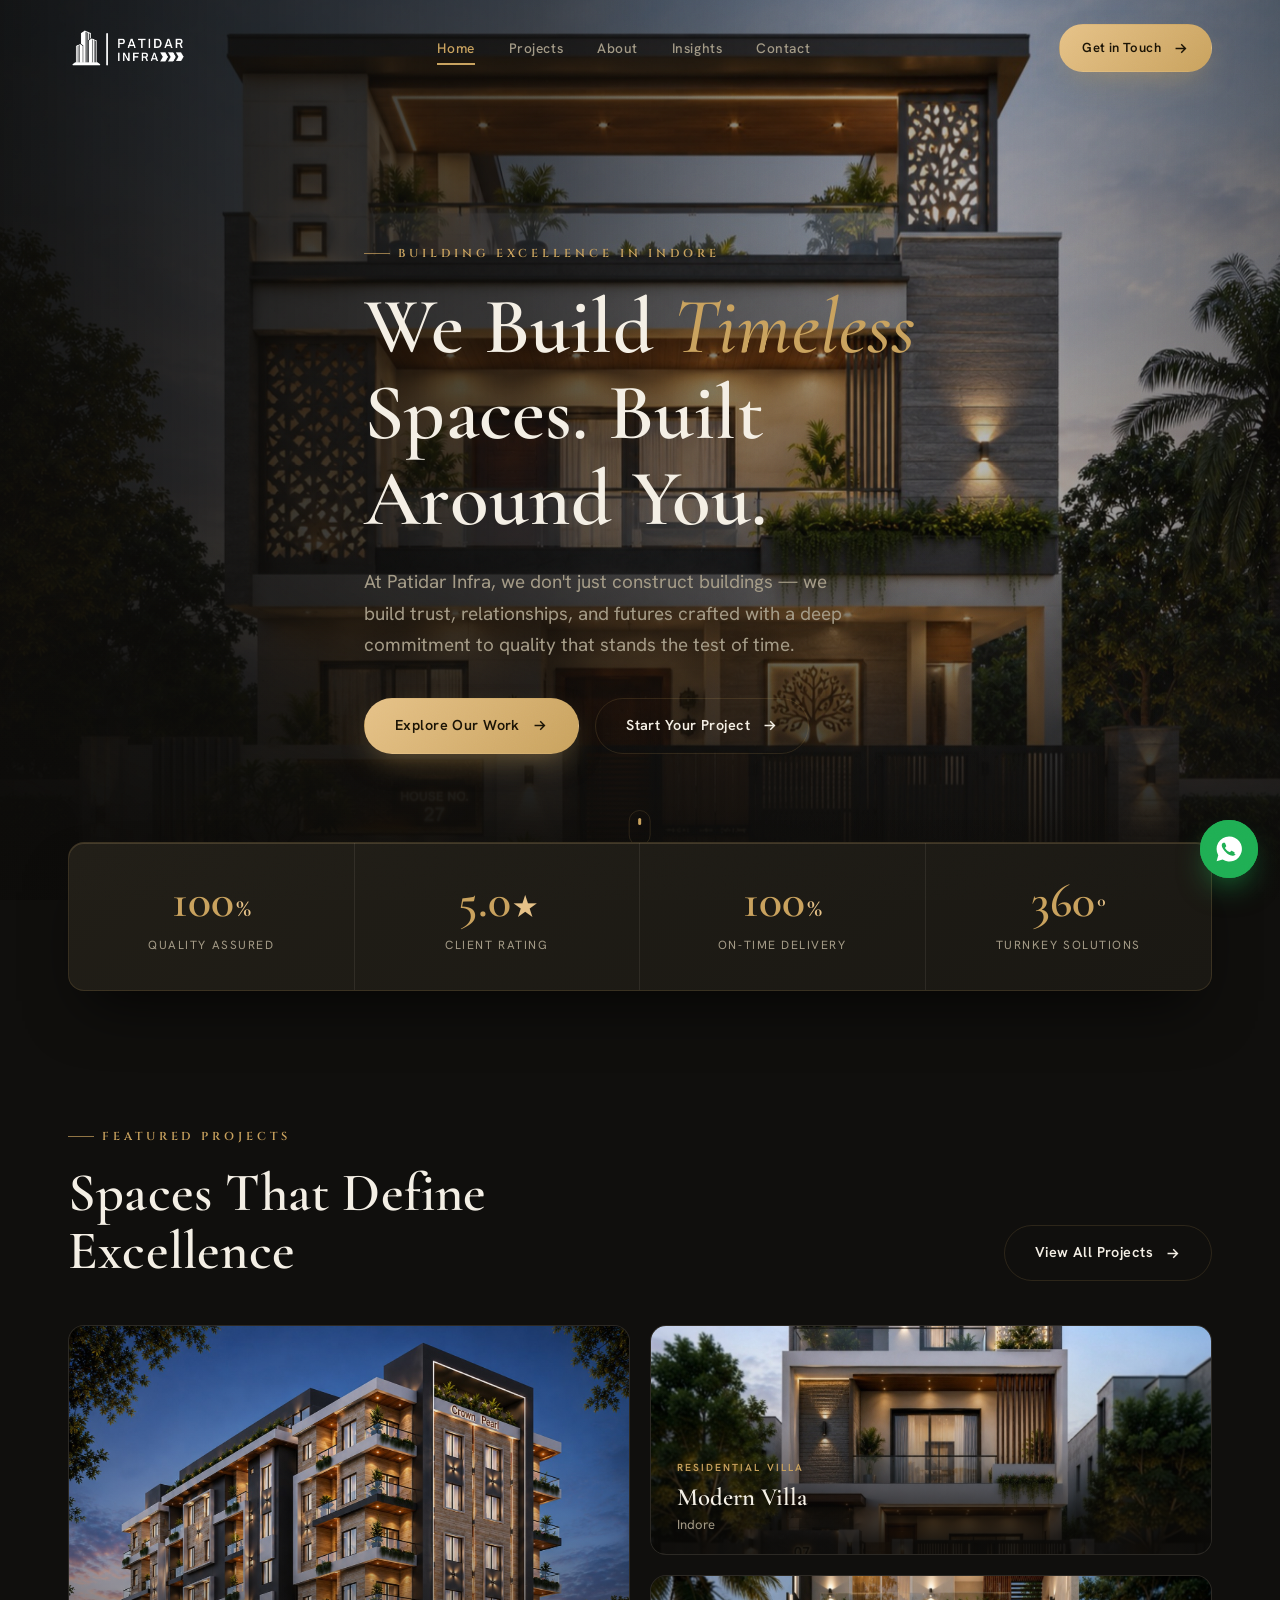
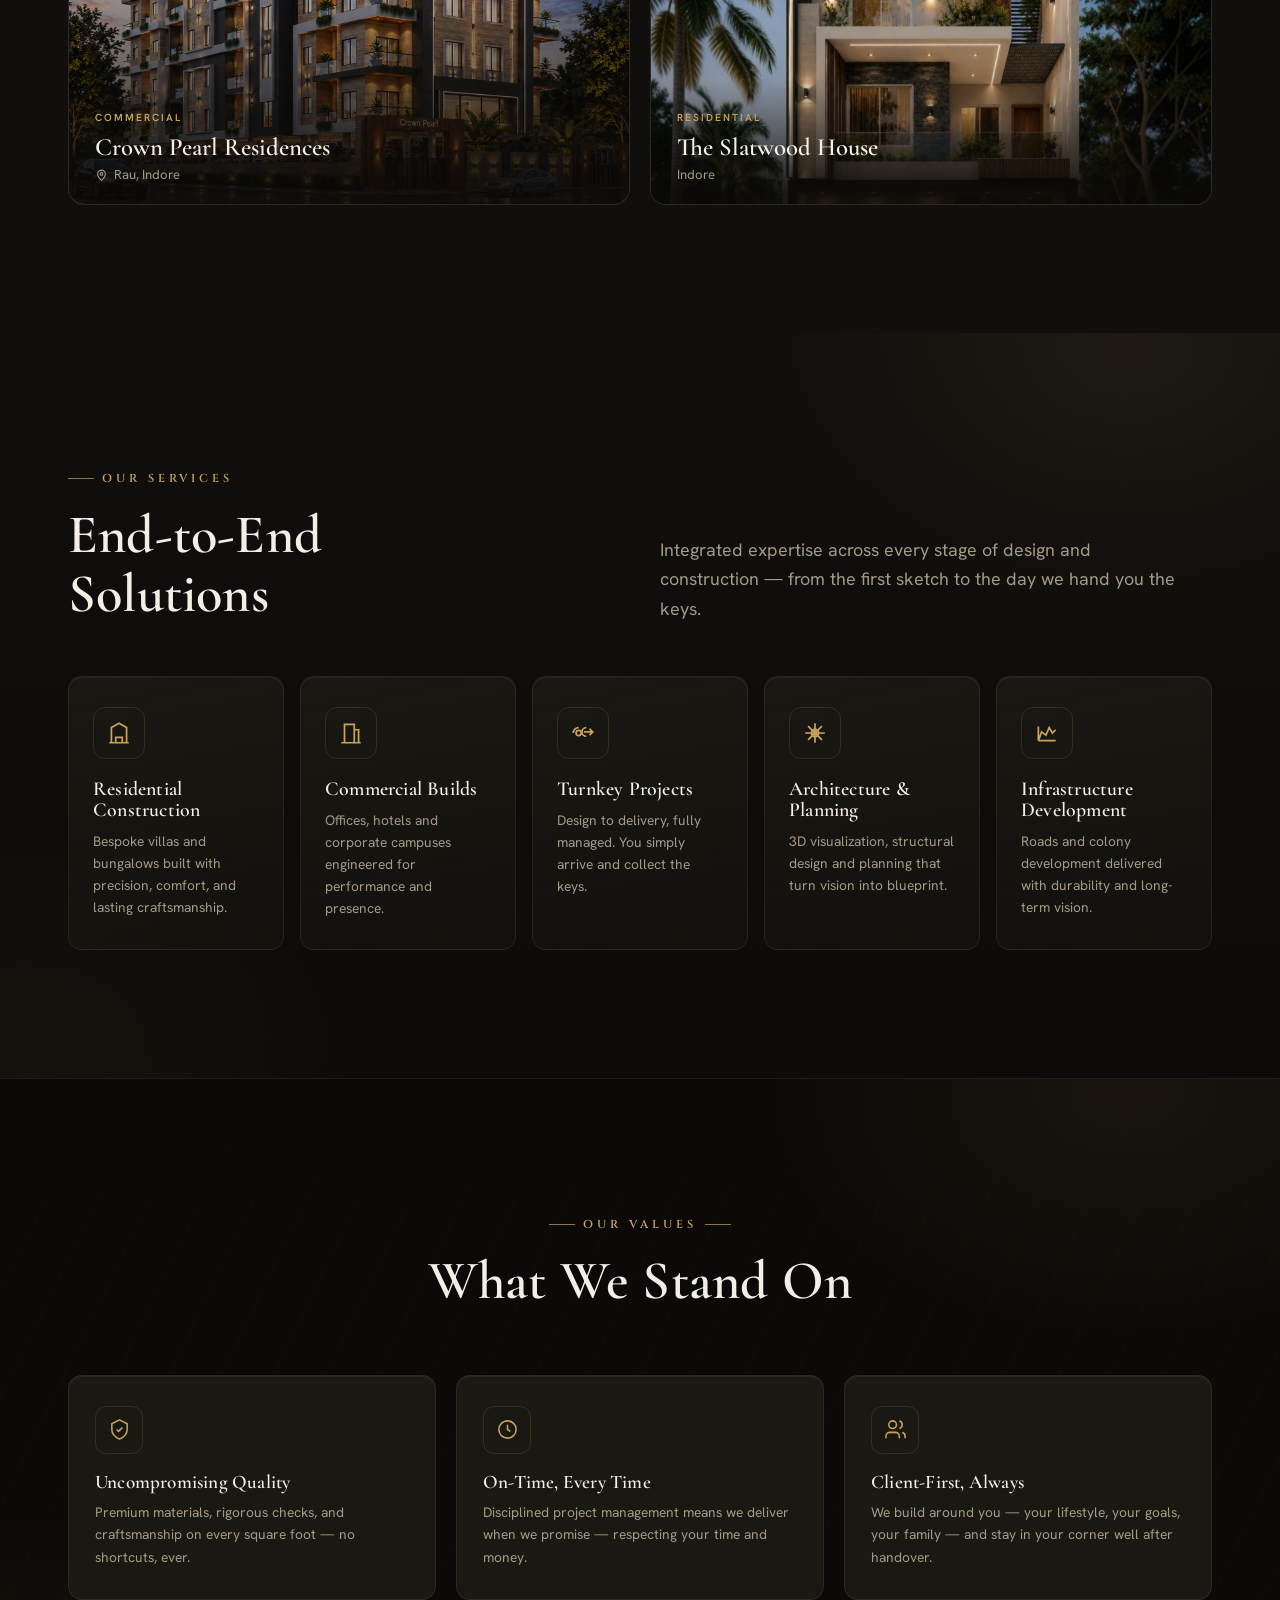
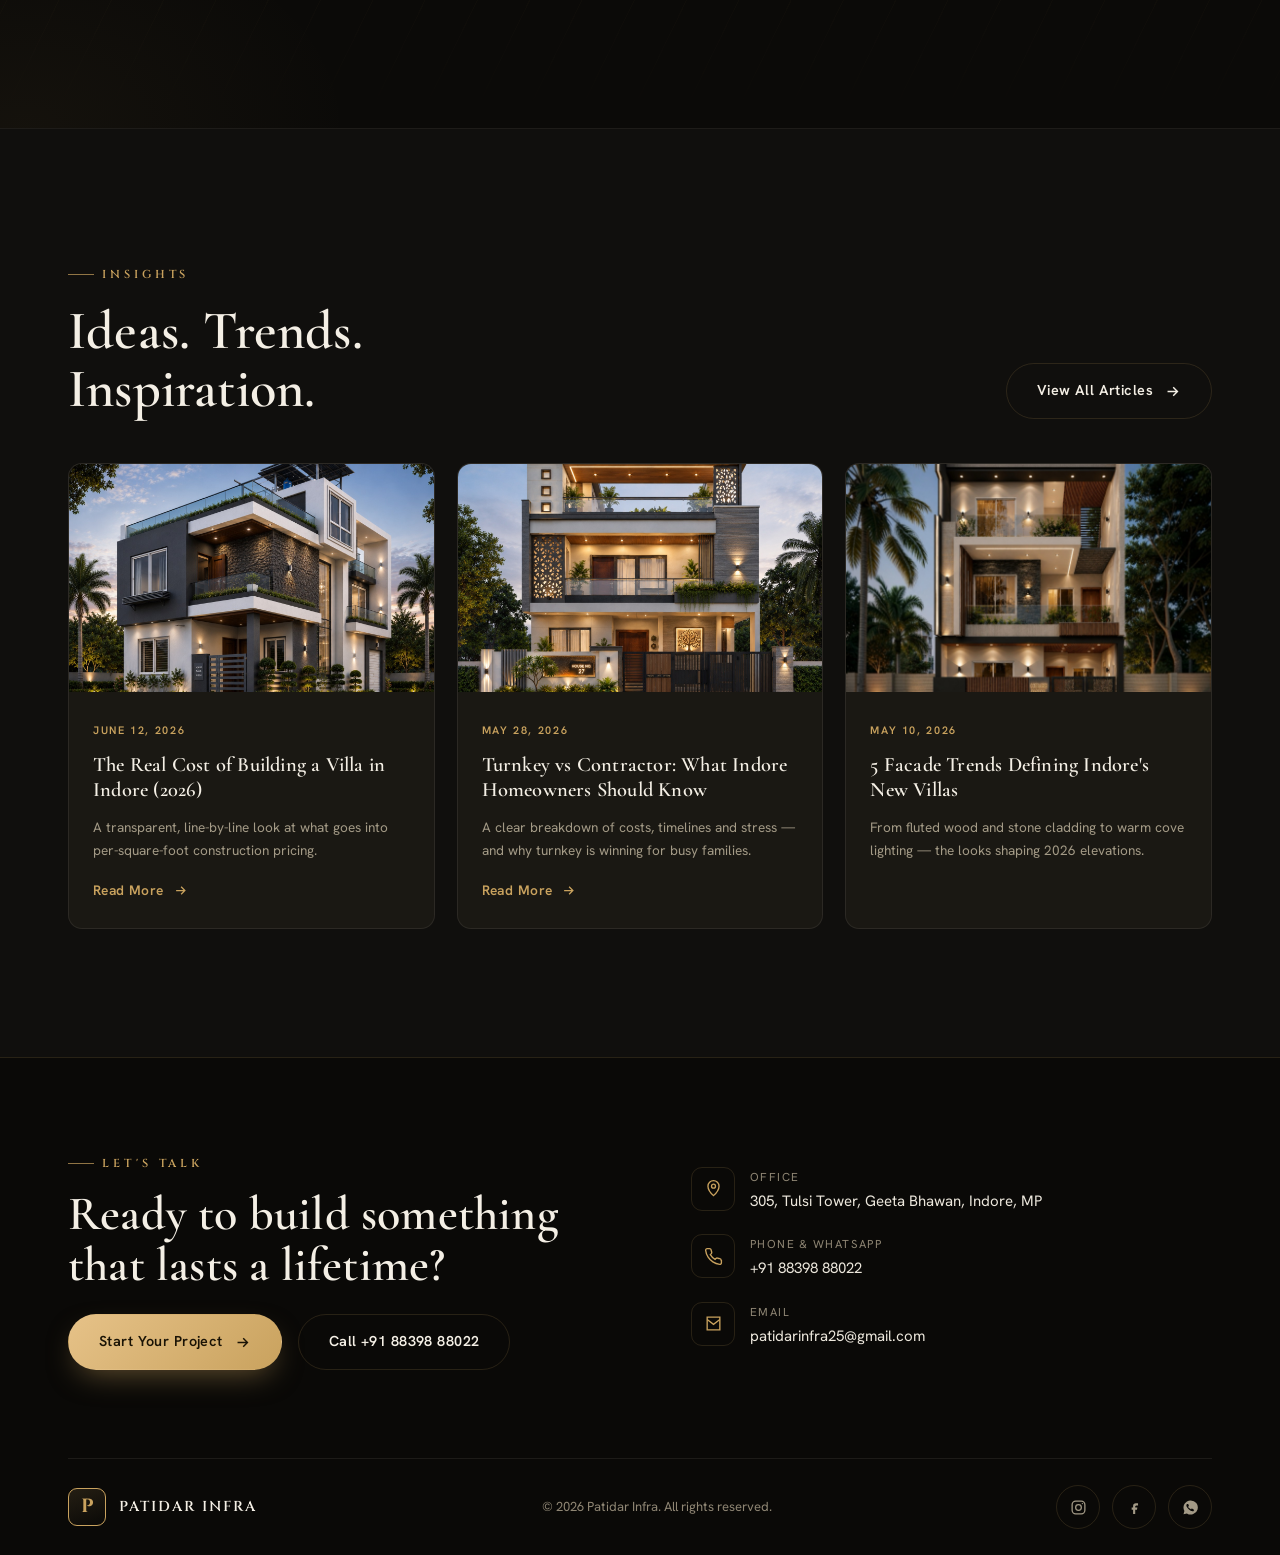
==== commit d7c37e6e: "Fix desktop hero framing: anchor image higher so the villa roofline isn't cropped Changed hero objec" ====
--- a/index.html
+++ b/index.html
@@ -181,7 +181,7 @@
 /* ============ HERO ============ */
 .hero{min-height:100vh;min-height:100dvh;display:flex;align-items:center;position:relative;overflow:hidden;padding-top:90px}
 .hero-bg{position:absolute;inset:0;z-index:0}
-.hero-bg img{width:100%;height:100%;object-fit:cover;object-position:center;transform:scale(1.08);animation:heroZoom 18s var(--ease) forwards}
+.hero-bg img{width:100%;height:100%;object-fit:cover;object-position:center 20%;transform:scale(1.08);animation:heroZoom 18s var(--ease) forwards}
 .hero-bg img.missing{opacity:0;animation:none}
 @keyframes heroZoom{to{transform:scale(1)}}
 .hero-bg::after{content:"";position:absolute;inset:0;background:
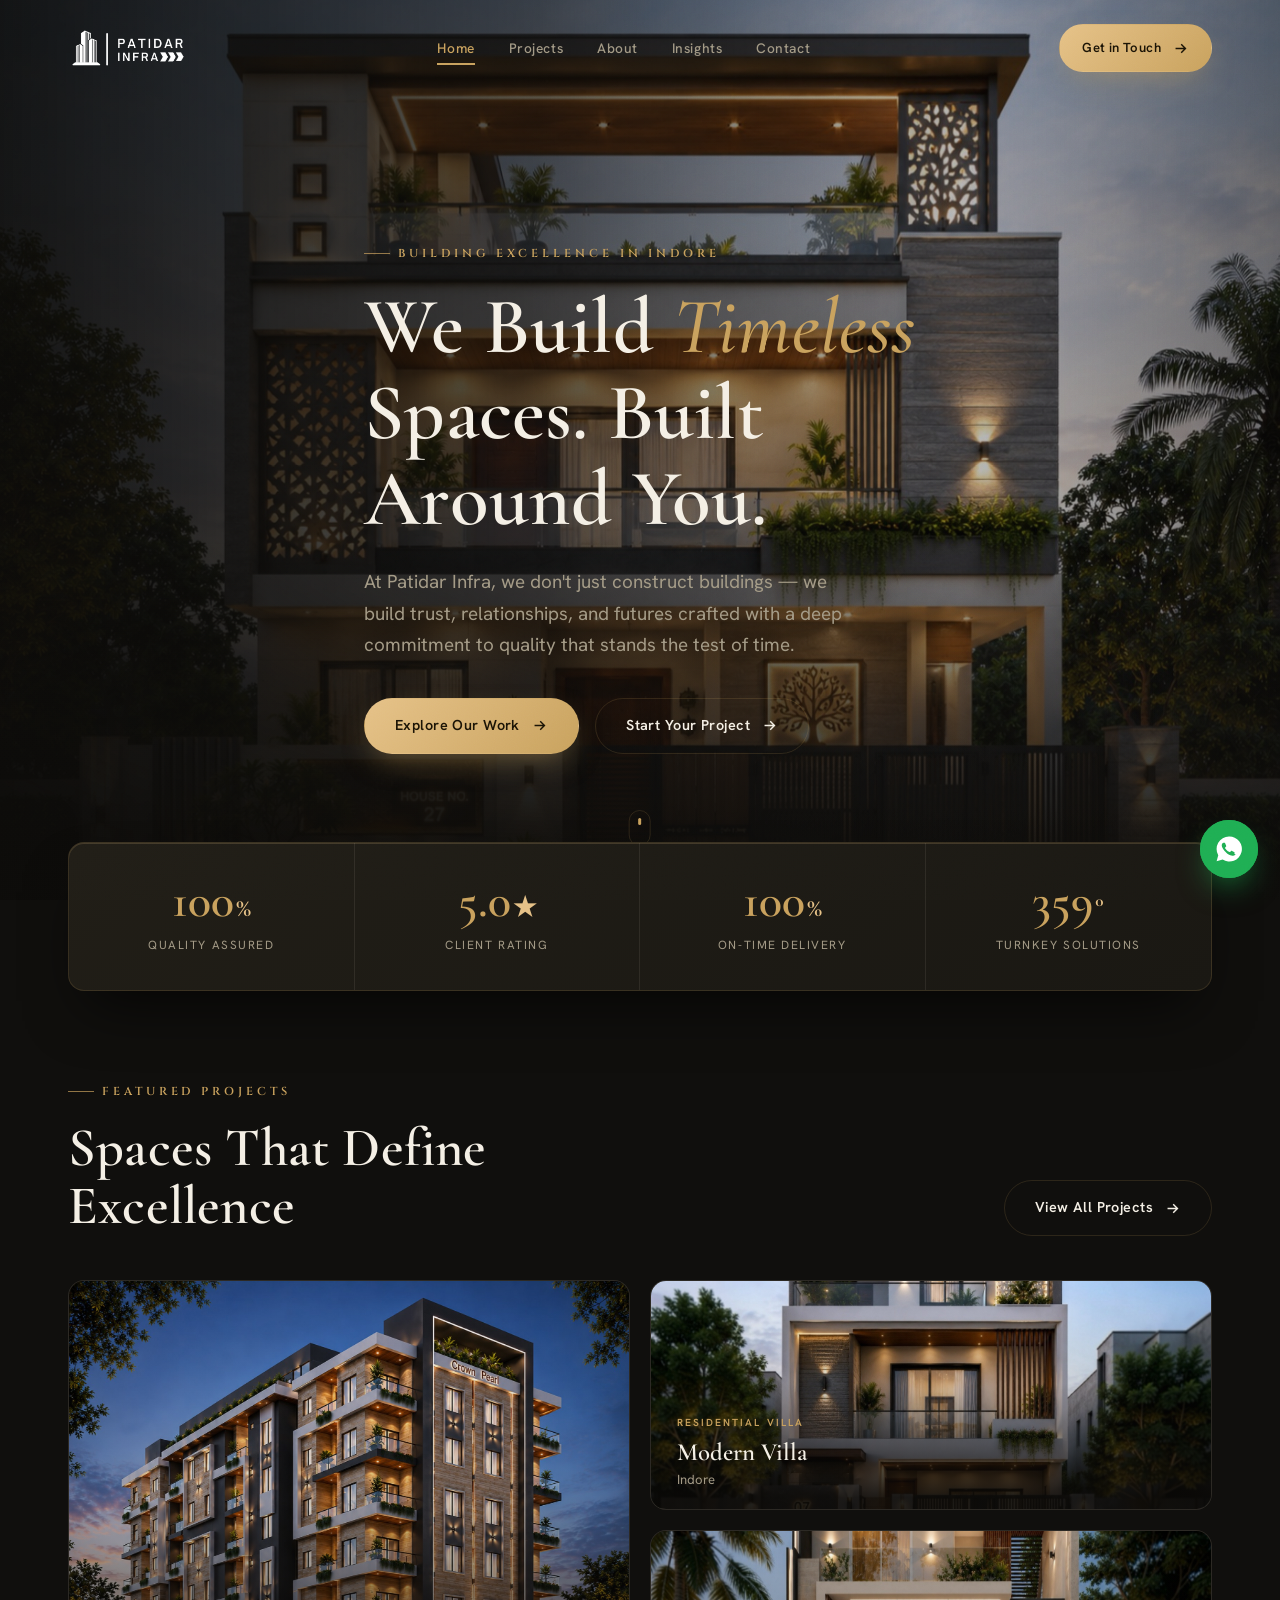
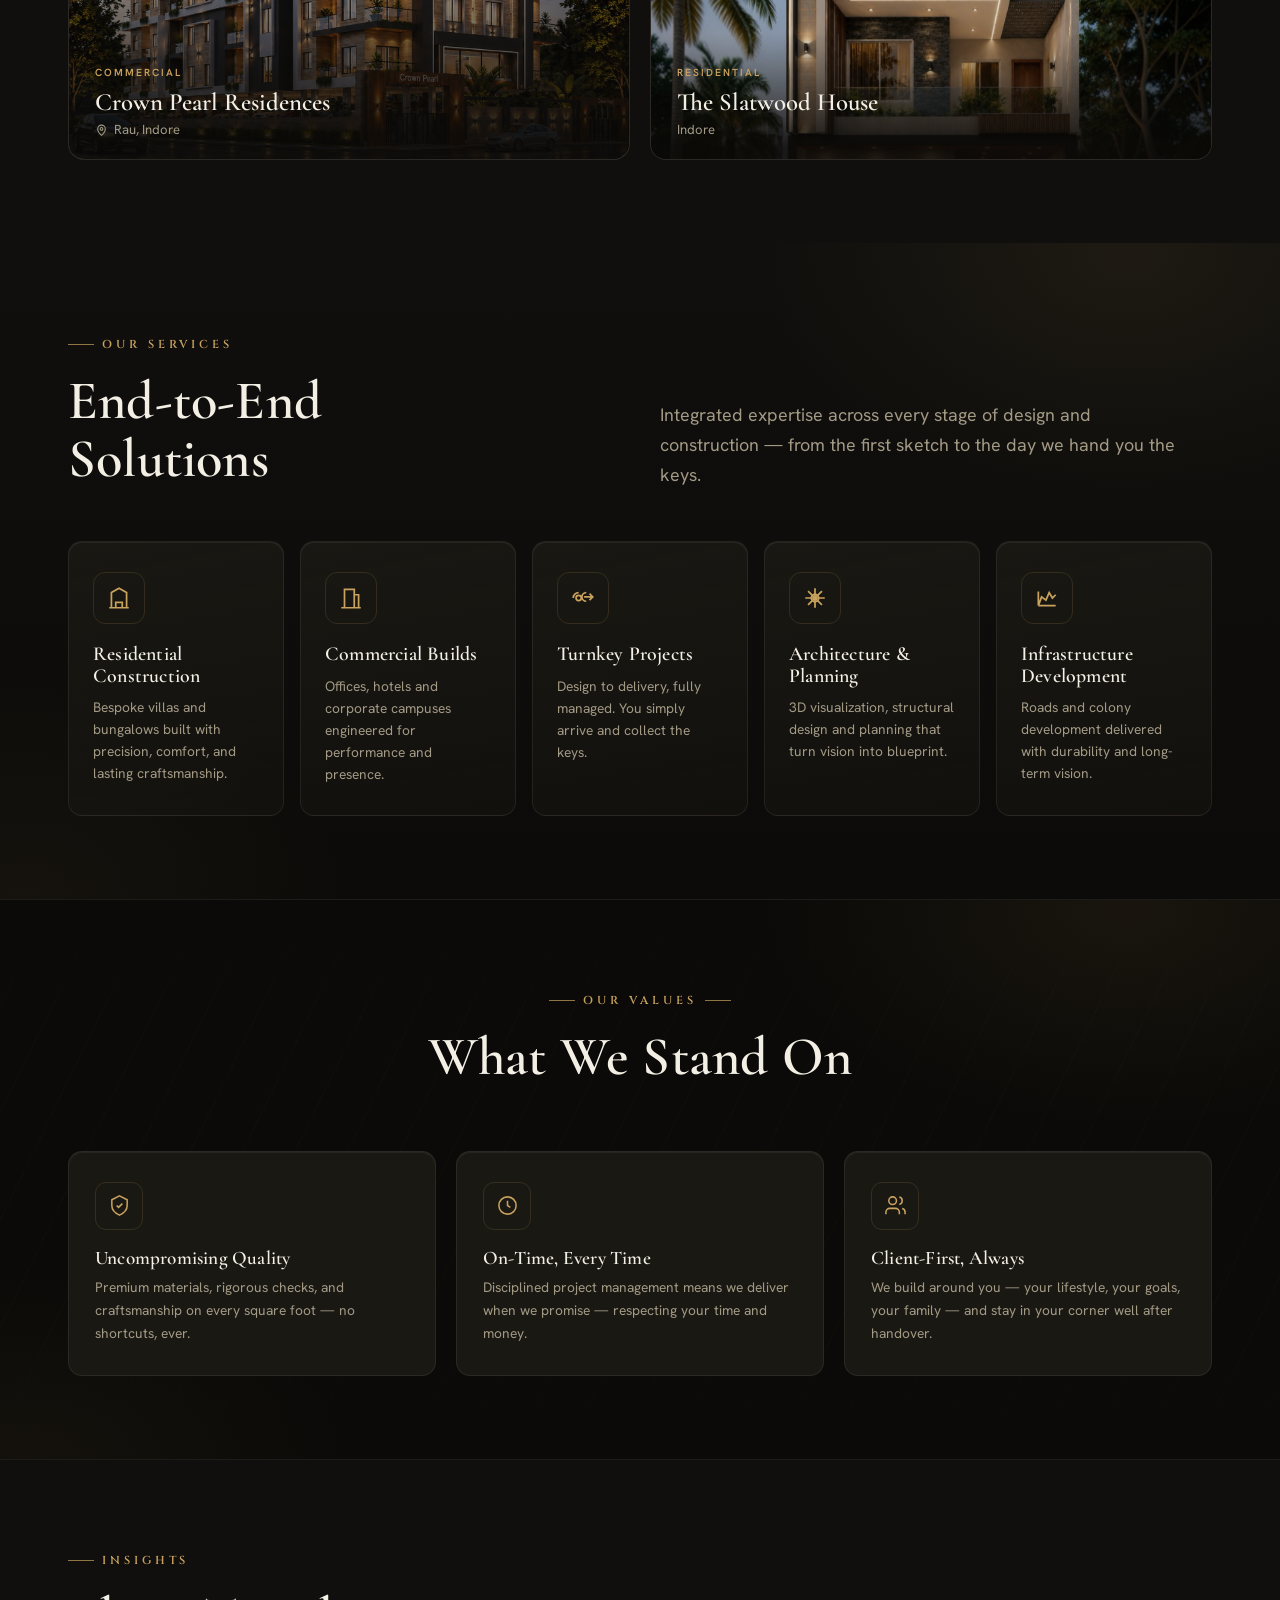
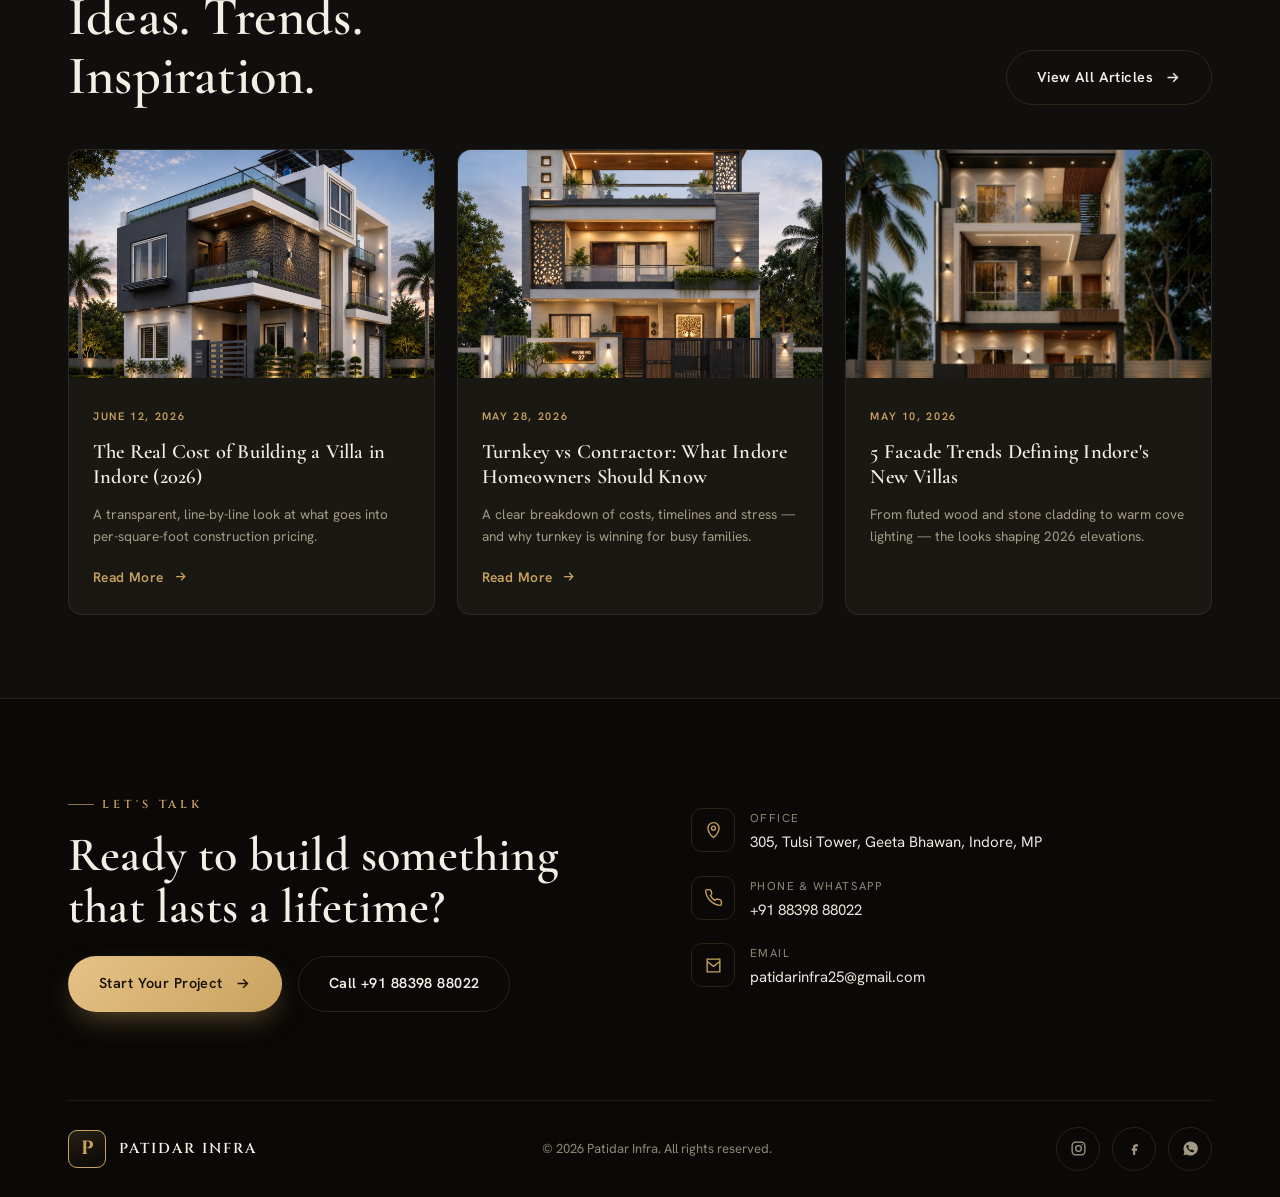
==== commit b821ac59: "Tighten desktop section spacing so gaps aren't excessive Reduced .pad block padding from clamp(70,10" ====
--- a/index.html
+++ b/index.html
@@ -102,7 +102,7 @@
 /* ============ LAYOUT ============ */
 .wrap{max-width:var(--maxw);margin-inline:auto;padding-inline:clamp(20px,5vw,48px)}
 section{position:relative}
-.pad{padding-block:clamp(70px,10vw,130px)}
+.pad{padding-block:clamp(60px,6.5vw,90px)}
 .center{text-align:center}
 .sec-head{max-width:640px;margin-bottom:clamp(36px,5vw,64px)}
 .sec-head.center{margin-inline:auto}
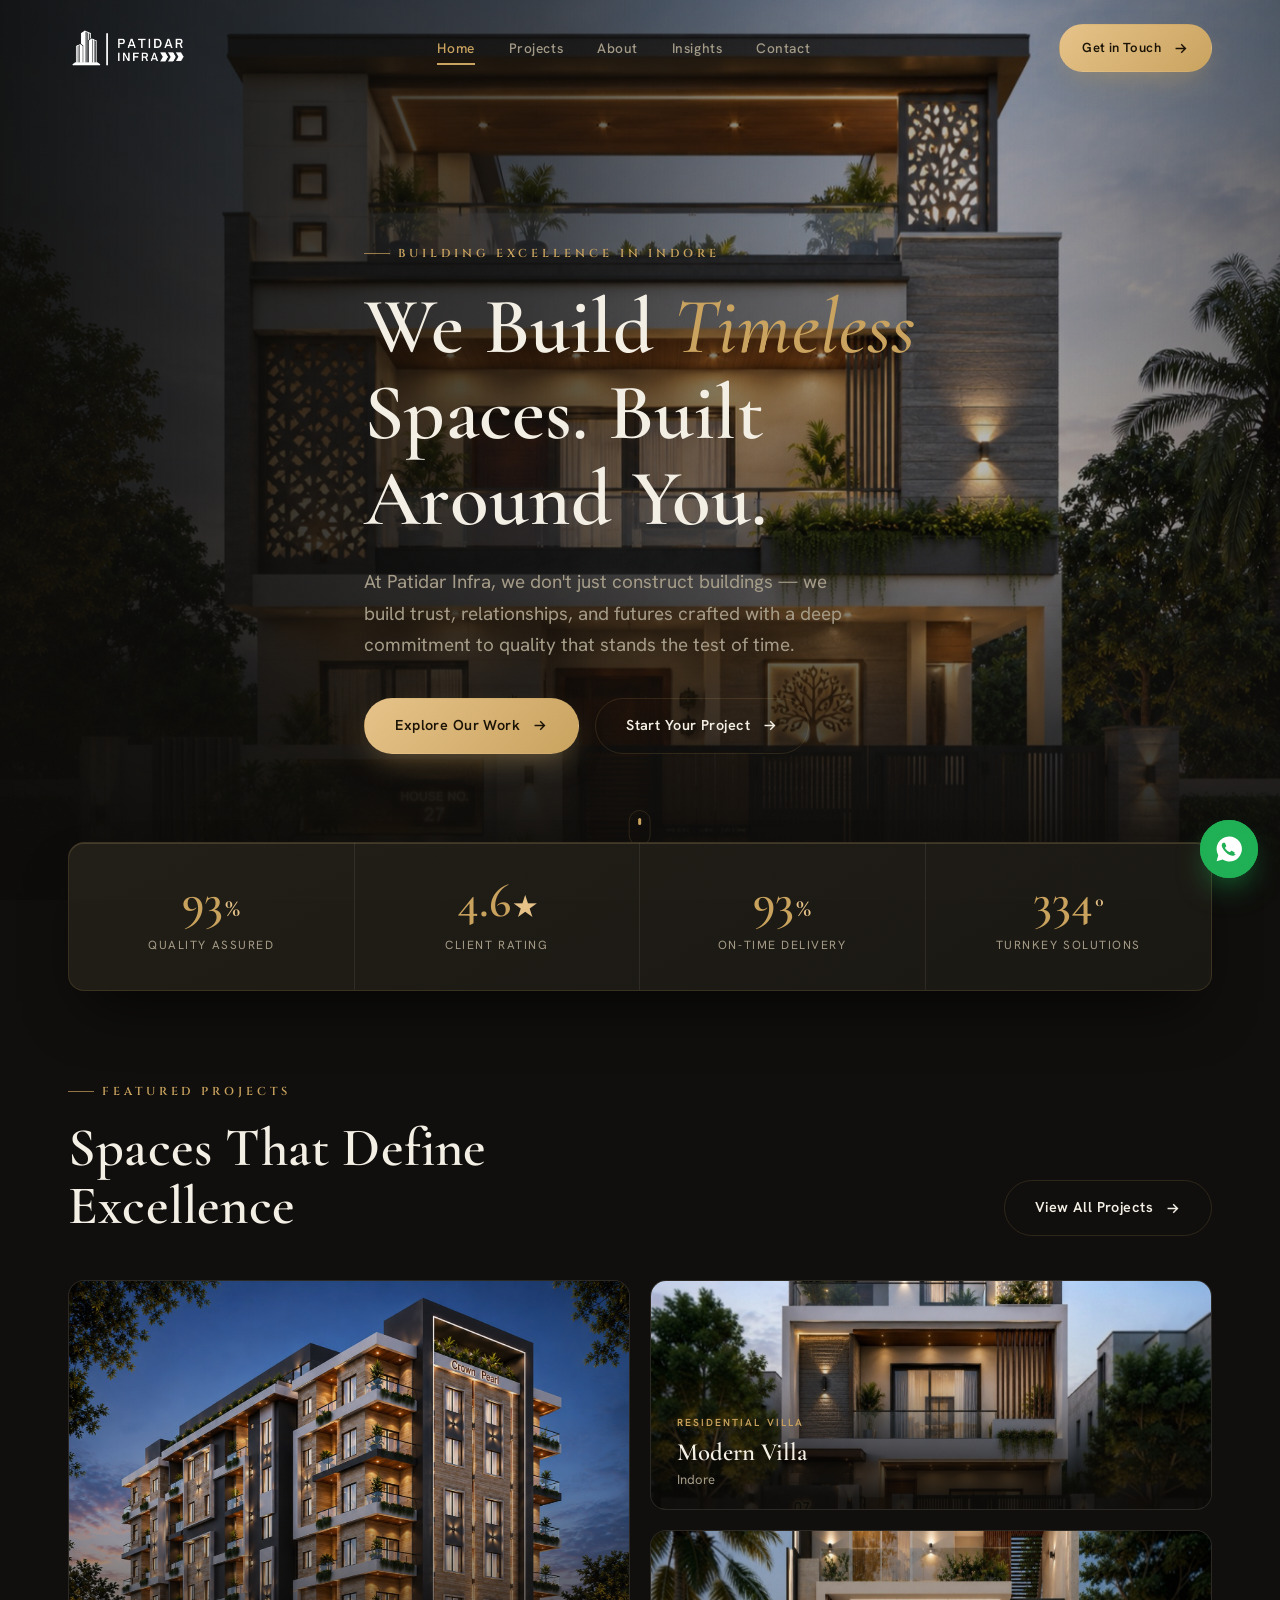
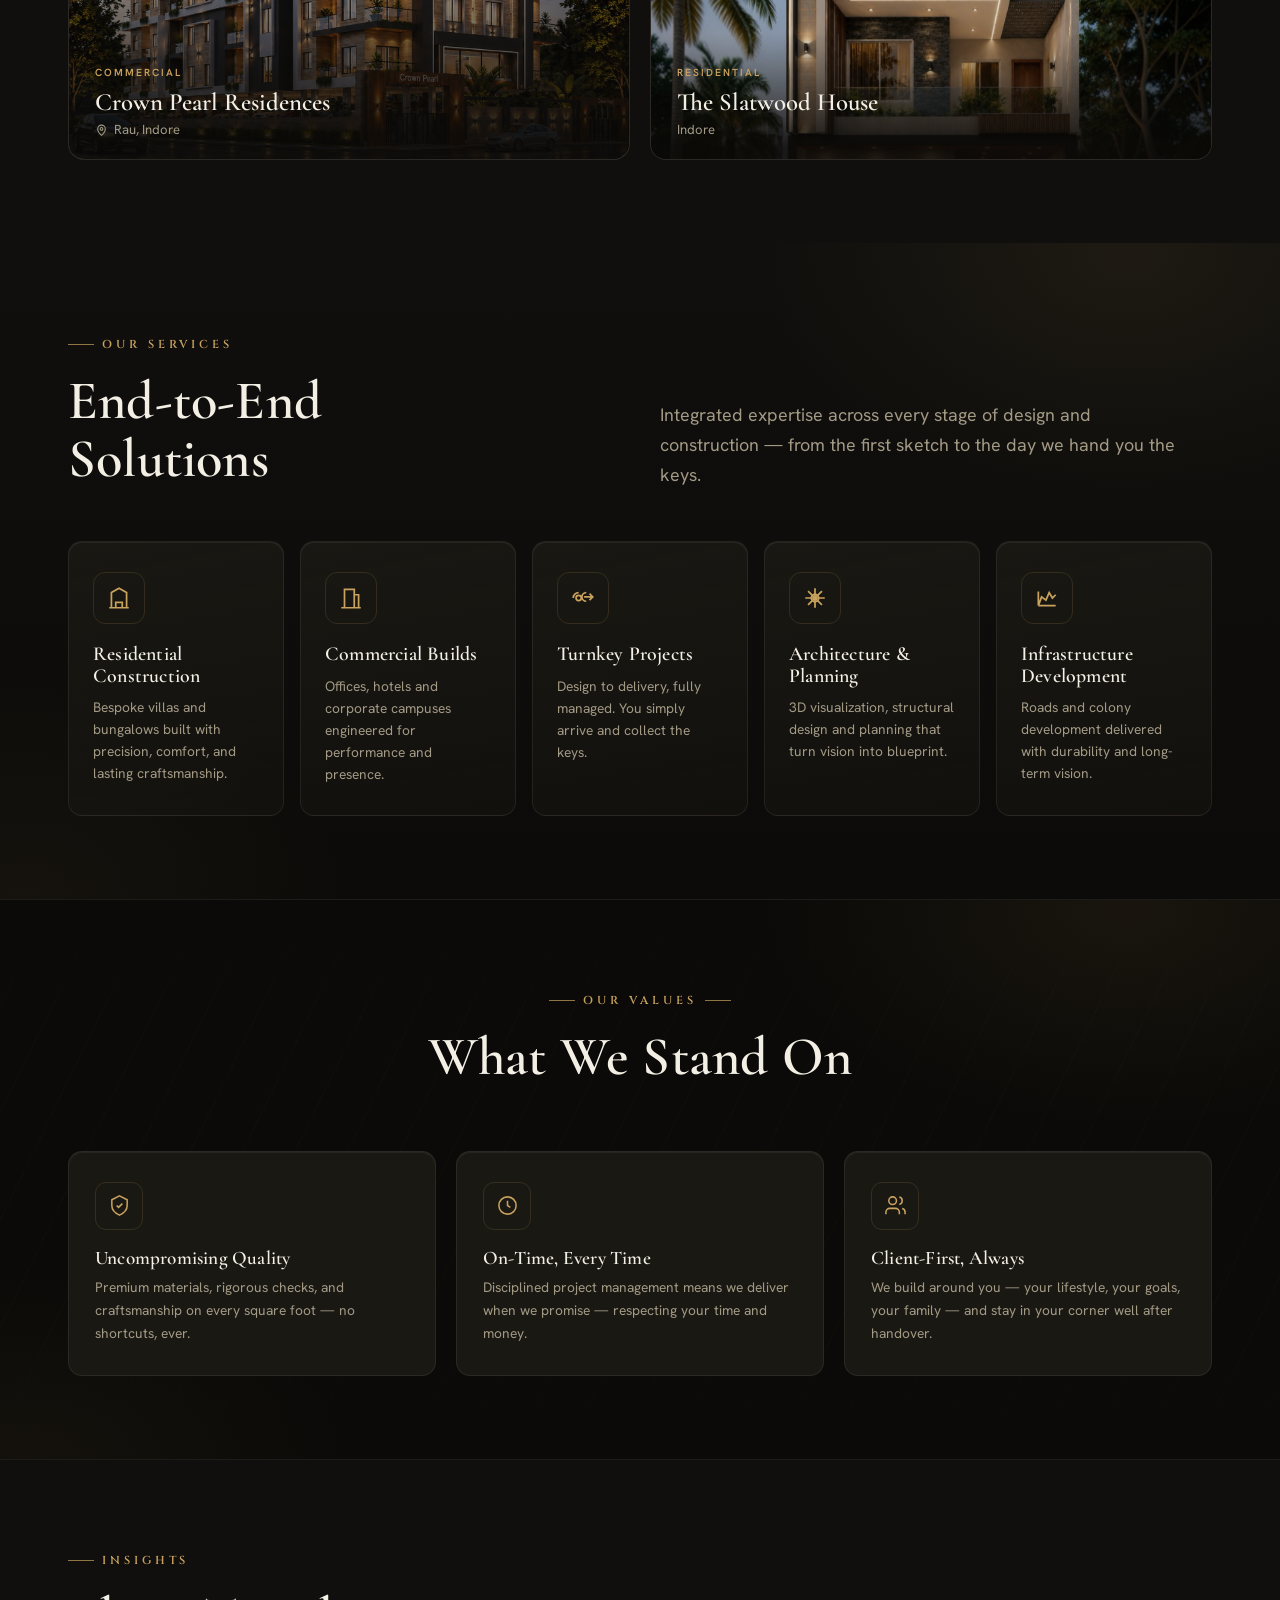
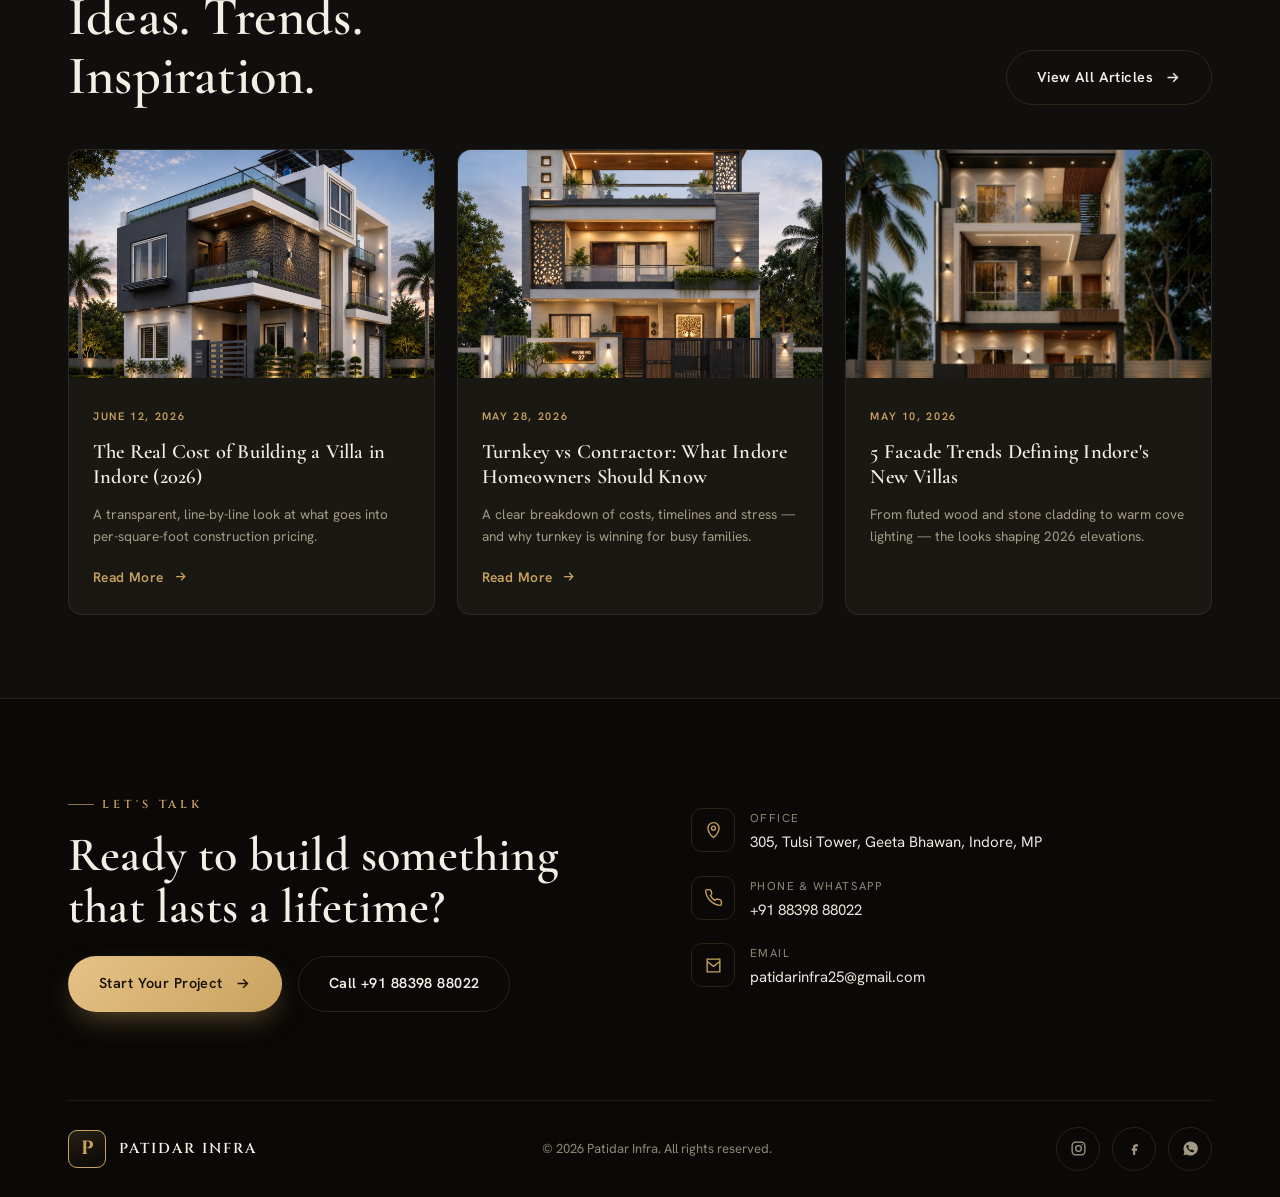
==== commit 24ec3557: "Make image hover tilt/parallax smooth and responsive Rewrote the cursor-driven card tilt + magnetic " ====
--- a/index.html
+++ b/index.html
@@ -1351,28 +1351,54 @@
   /* ---------- HANDCRAFTED POINTER INTERACTIONS (skip if reduced-motion / touch) ---------- */
   var fine = window.matchMedia('(hover:hover) and (pointer:fine)').matches;
   if(!reduce && fine){
-    /* Magnetic primary buttons + brand mark */
+    /* Magnetic primary buttons + brand mark — rAF + easing, tracks the cursor with no lag */
     document.querySelectorAll('.btn-primary, .brand-mark').forEach(function(el){
+      var raf=null, cx=0, cy=0, tx=0, ty=0, active=false;
+      function frame(){
+        cx += (tx-cx)*0.2; cy += (ty-cy)*0.2;
+        el.style.transform = 'translate('+cx.toFixed(2)+'px,'+cy.toFixed(2)+'px)';
+        if(active || Math.abs(tx-cx)>0.1 || Math.abs(ty-cy)>0.1){ raf=requestAnimationFrame(frame); } else { raf=null; }
+      }
+      el.addEventListener('mouseenter',function(){ active=true; el.style.transition='none'; if(!raf) raf=requestAnimationFrame(frame); });
       el.addEventListener('mousemove',function(e){
         var b=el.getBoundingClientRect();
-        var x=(e.clientX-b.left-b.width/2)/(b.width/2);
-        var y=(e.clientY-b.top-b.height/2)/(b.height/2);
-        el.style.transform='translate('+(x*7).toFixed(1)+'px,'+(y*5-2).toFixed(1)+'px)';
+        tx=((e.clientX-b.left)/b.width-0.5)*12; ty=((e.clientY-b.top)/b.height-0.5)*8-2;
+        if(!raf) raf=requestAnimationFrame(frame);
       });
-      el.addEventListener('mouseleave',function(){ el.style.transform=''; });
+      el.addEventListener('mouseleave',function(){
+        active=false; tx=0; ty=0;
+        if(raf){ cancelAnimationFrame(raf); raf=null; }
+        el.style.transition='transform .4s var(--ease-lux)'; el.style.transform='';
+      });
     });
-    /* Cursor-driven 3D depth on image cards, with counter-parallax on the photo */
+    /* Cursor-driven 3D depth on image cards + counter-parallax on the photo.
+       rAF-batched with interpolation so it follows the cursor smoothly, not a frame behind.
+       Transitions are disabled while hovering (the base image has a slow 1s transition). */
     document.querySelectorAll('.pcard, .gcard').forEach(function(card){
       var img=card.querySelector('.img-wrap img');
+      var rect=null, raf=null, active=false, cx=0, cy=0, tx=0, ty=0;
+      function frame(){
+        cx += (tx-cx)*0.16; cy += (ty-cy)*0.16;
+        card.style.transform = 'perspective(1100px) rotateY('+cx.toFixed(3)+'deg) rotateX('+cy.toFixed(3)+'deg) translateY(-6px)';
+        if(img) img.style.transform = 'scale(1.06) translate('+(-cx*2.2).toFixed(2)+'px,'+(cy*2.2).toFixed(2)+'px)';
+        if(active || Math.abs(tx-cx)>0.02 || Math.abs(ty-cy)>0.02){ raf=requestAnimationFrame(frame); } else { raf=null; }
+      }
+      card.addEventListener('mouseenter',function(){
+        active=true; rect=card.getBoundingClientRect();
+        card.style.transition='none'; if(img) img.style.transition='none';
+        if(!raf) raf=requestAnimationFrame(frame);
+      });
       card.addEventListener('mousemove',function(e){
-        var b=card.getBoundingClientRect();
-        var x=(e.clientX-b.left)/b.width-0.5, y=(e.clientY-b.top)/b.height-0.5;
-        card.style.transition='transform .12s linear';
-        card.style.transform='perspective(1000px) rotateY('+(x*3.6).toFixed(2)+'deg) rotateX('+(-y*3.6).toFixed(2)+'deg) translateY(-4px)';
-        if(img) img.style.transform='scale(1.08) translate('+(-x*9).toFixed(1)+'px,'+(-y*9).toFixed(1)+'px)';
+        if(!rect) rect=card.getBoundingClientRect();
+        tx=((e.clientX-rect.left)/rect.width-0.5)*3.4;
+        ty=-((e.clientY-rect.top)/rect.height-0.5)*3.4;
+        if(!raf) raf=requestAnimationFrame(frame);
       });
       card.addEventListener('mouseleave',function(){
-        card.style.transition='transform .55s var(--ease-lux)';
+        active=false; tx=0; ty=0; rect=null;
+        if(raf){ cancelAnimationFrame(raf); raf=null; }
+        card.style.transition='transform .5s var(--ease-lux)';
+        if(img) img.style.transition='transform .5s var(--ease-lux)';
         card.style.transform=''; if(img) img.style.transform='';
       });
     });
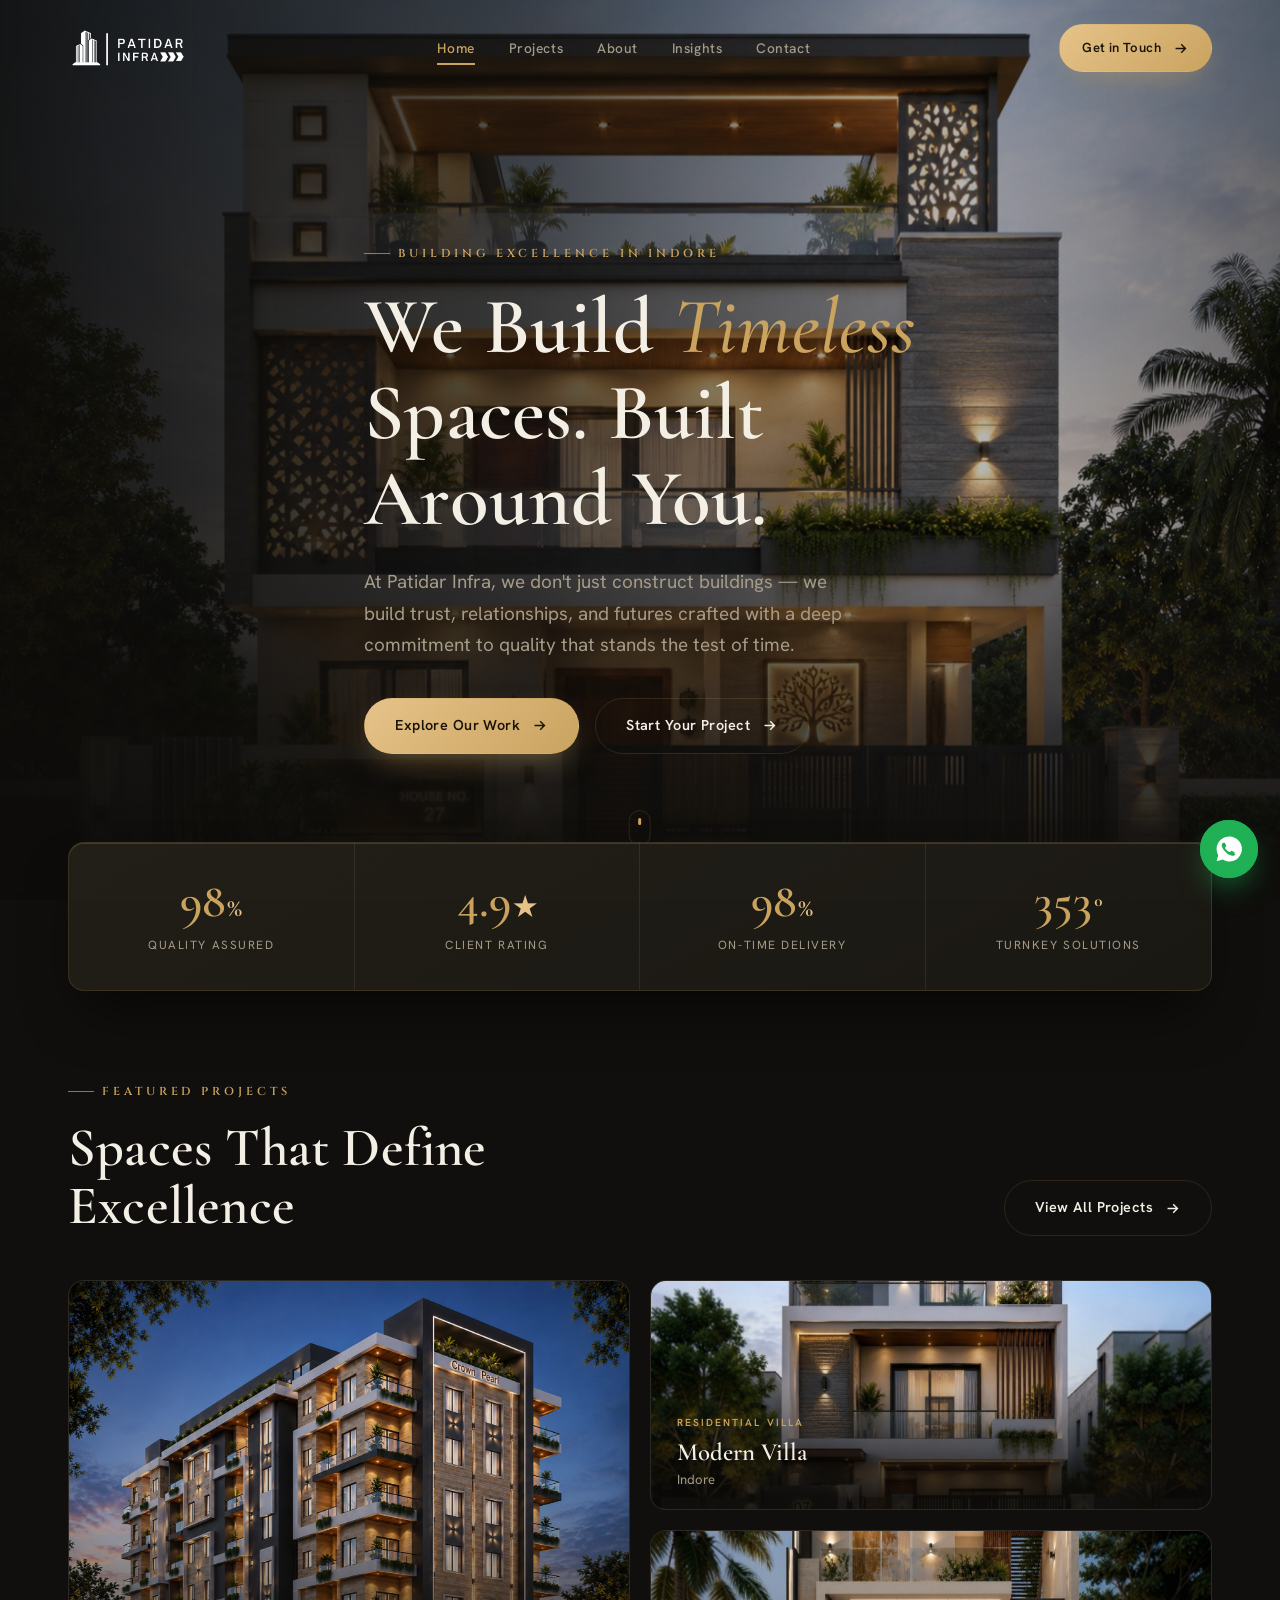
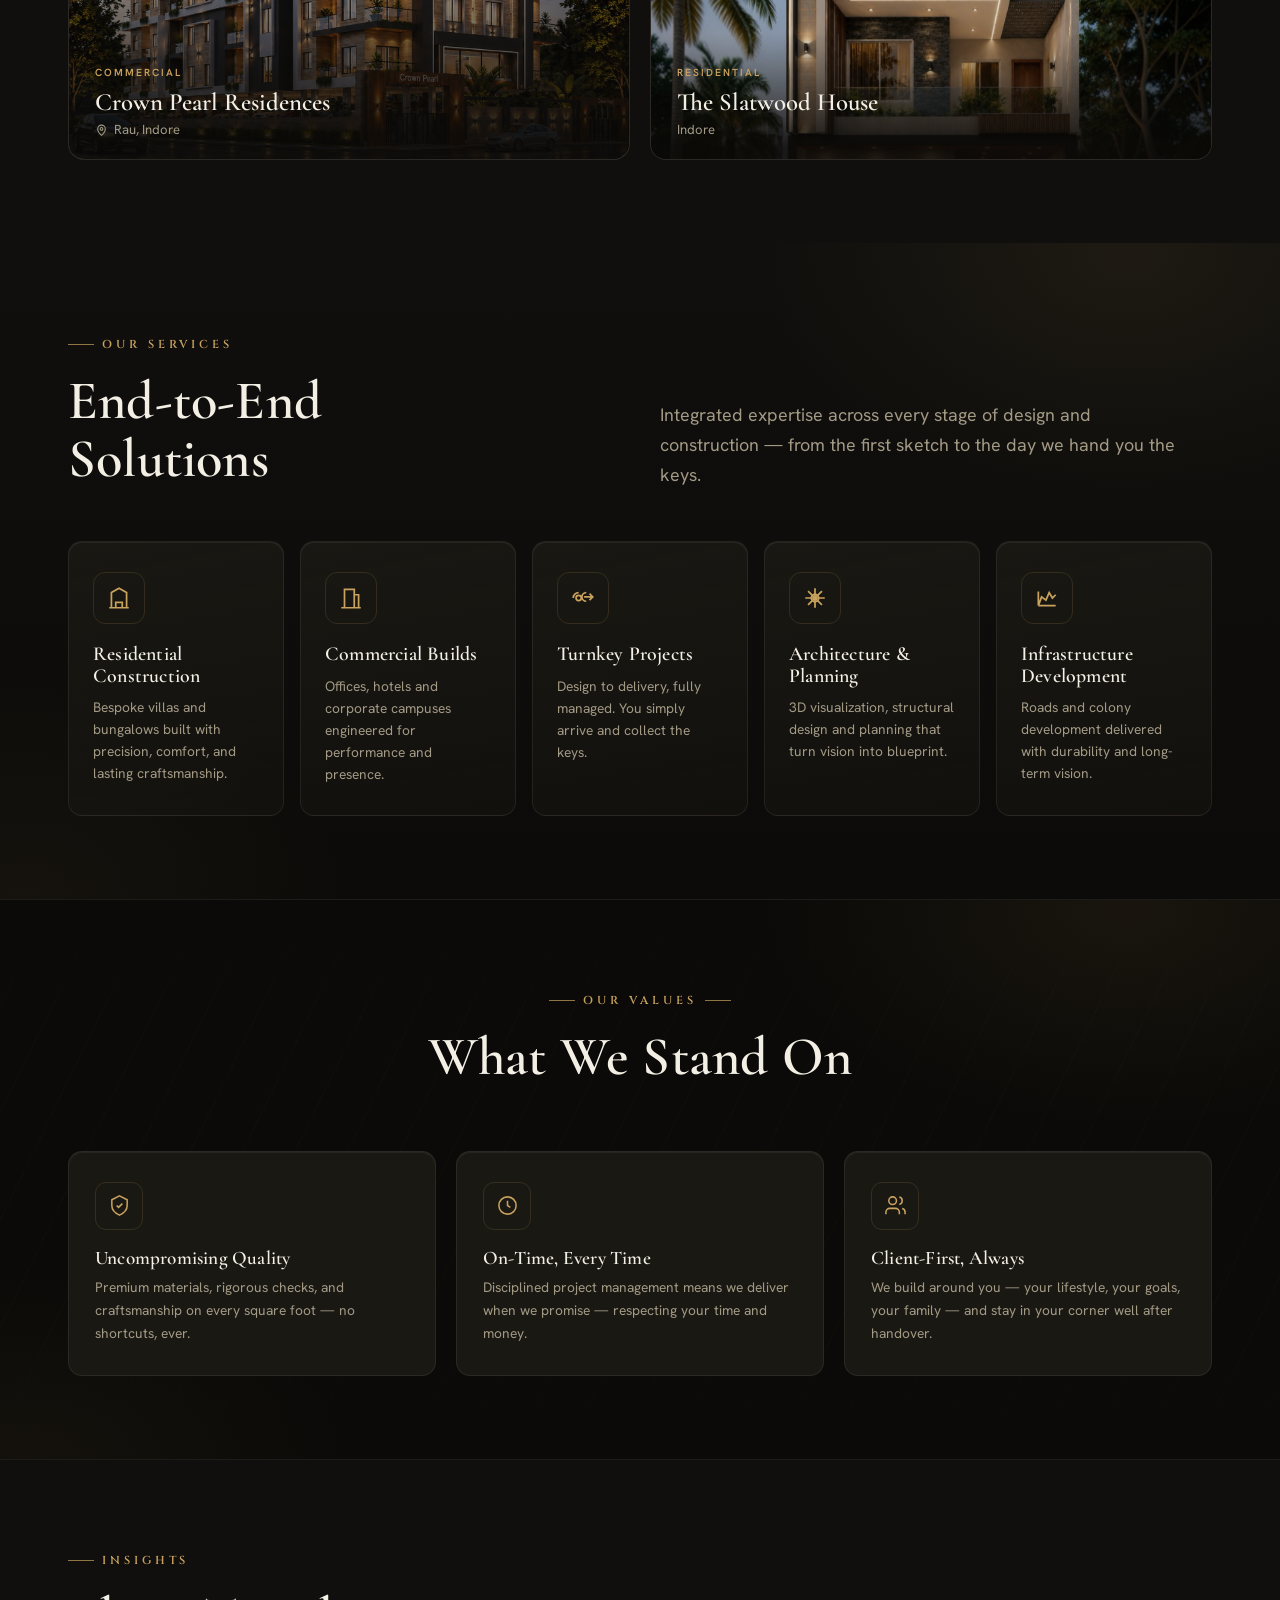
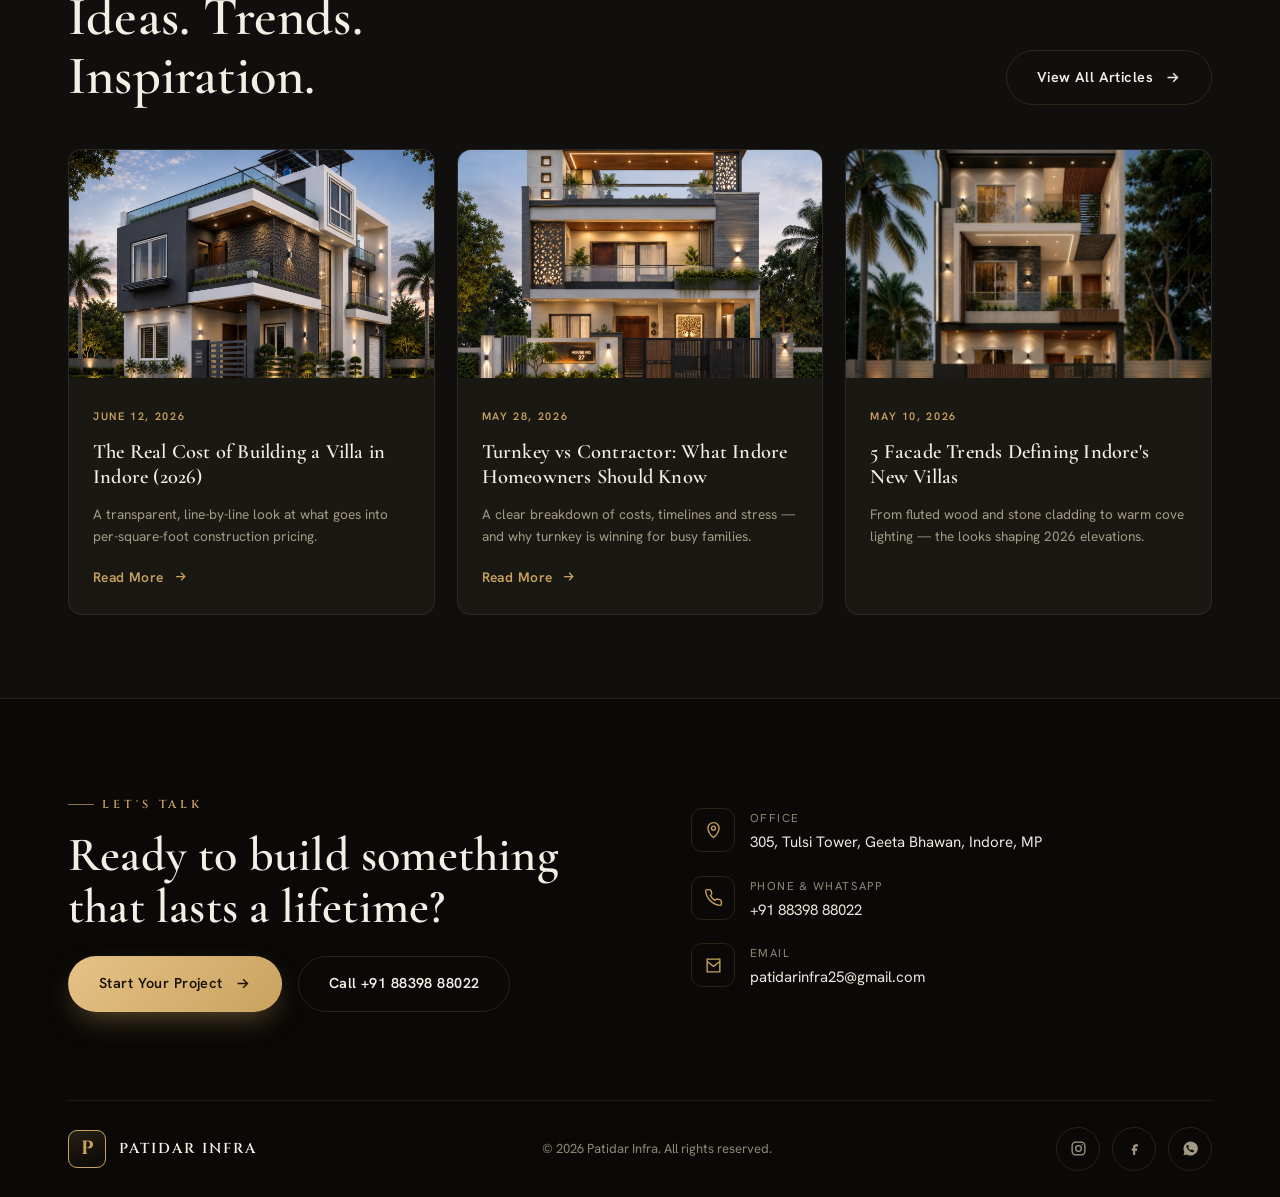
==== commit f4272973: "Add technical SEO: canonical, LocalBusiness structured data, sitemap, robots - Canonical URL + og:ur" ====
--- a/index.html
+++ b/index.html
@@ -6,12 +6,48 @@
 <title>Patidar Infra — We Build Timeless Spaces, Built Around You | Builders in Indore</title>
 <meta name="description" content="Patidar Infra is a premium construction and development firm in Indore. Residential villas, commercial builds, turnkey projects, architecture & planning, and infrastructure development." />
 <meta name="theme-color" content="#100f0d" />
+<link rel="canonical" href="https://patidarinfra.com/" />
 <meta property="og:type" content="website" />
+<meta property="og:url" content="https://patidarinfra.com/" />
+<meta property="og:site_name" content="Patidar Infra" />
 <meta property="og:title" content="Patidar Infra — We Build Timeless Spaces, Built Around You" />
 <meta property="og:description" content="Premium construction & development in Indore — residential villas, commercial builds, turnkey projects and infrastructure." />
-<meta property="og:image" content="images/house-27.jpg" />
+<meta property="og:image" content="https://patidarinfra.com/images/house-27.jpg" />
 <meta property="og:locale" content="en_IN" />
 <meta name="twitter:card" content="summary_large_image" />
+<meta name="twitter:image" content="https://patidarinfra.com/images/house-27.jpg" />
+<script type="application/ld+json">
+{
+  "@context": "https://schema.org",
+  "@type": "GeneralContractor",
+  "name": "Patidar Infra",
+  "description": "Premium construction and development firm in Indore — residential villas, commercial builds, turnkey projects, architecture & planning, and infrastructure development.",
+  "url": "https://patidarinfra.com/",
+  "logo": "https://patidarinfra.com/images/logo.png",
+  "image": "https://patidarinfra.com/images/house-27.jpg",
+  "telephone": "+91-88398-88022",
+  "email": "patidarinfra25@gmail.com",
+  "priceRange": "₹₹",
+  "address": {
+    "@type": "PostalAddress",
+    "streetAddress": "305, Tulsi Tower, Geeta Bhawan",
+    "addressLocality": "Indore",
+    "addressRegion": "Madhya Pradesh",
+    "addressCountry": "IN"
+  },
+  "areaServed": { "@type": "City", "name": "Indore" },
+  "openingHoursSpecification": [{
+    "@type": "OpeningHoursSpecification",
+    "dayOfWeek": ["Monday","Tuesday","Wednesday","Thursday","Friday","Saturday"],
+    "opens": "10:00",
+    "closes": "19:00"
+  }],
+  "sameAs": [
+    "https://www.instagram.com/patidar_infra",
+    "https://www.facebook.com/share/18wKNVeyG6/"
+  ]
+}
+</script>
 <link rel="icon" href="data:image/svg+xml,%3Csvg xmlns='http://www.w3.org/2000/svg' viewBox='0 0 48 48'%3E%3Crect width='48' height='48' rx='8' fill='%23100f0d'/%3E%3Crect x='6' y='6' width='36' height='36' rx='6' fill='none' stroke='%23c9a25e' stroke-width='2'/%3E%3Ctext x='24' y='34' font-family='Georgia,serif' font-size='26' fill='%23c9a25e' text-anchor='middle'%3EP%3C/text%3E%3C/svg%3E" />
 <link rel="preconnect" href="https://fonts.googleapis.com" />
 <link rel="preconnect" href="https://fonts.gstatic.com" crossorigin />
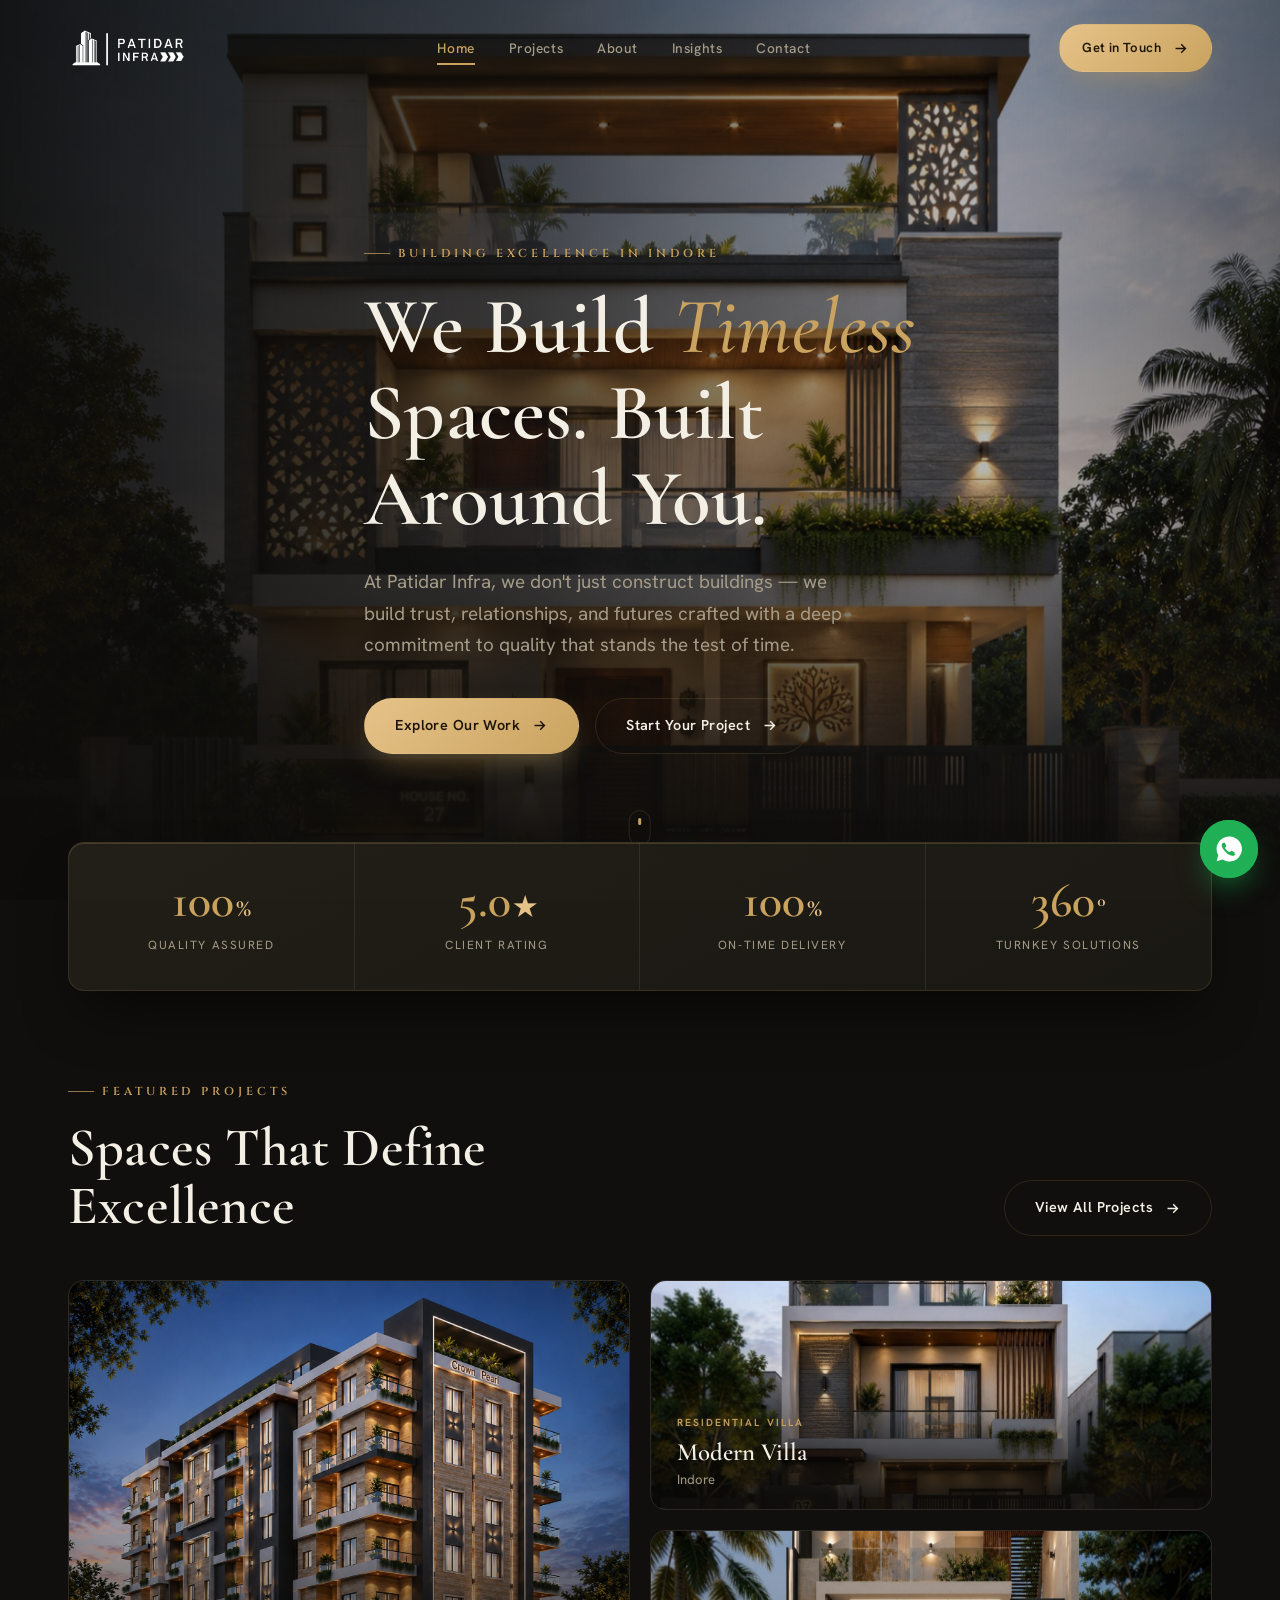
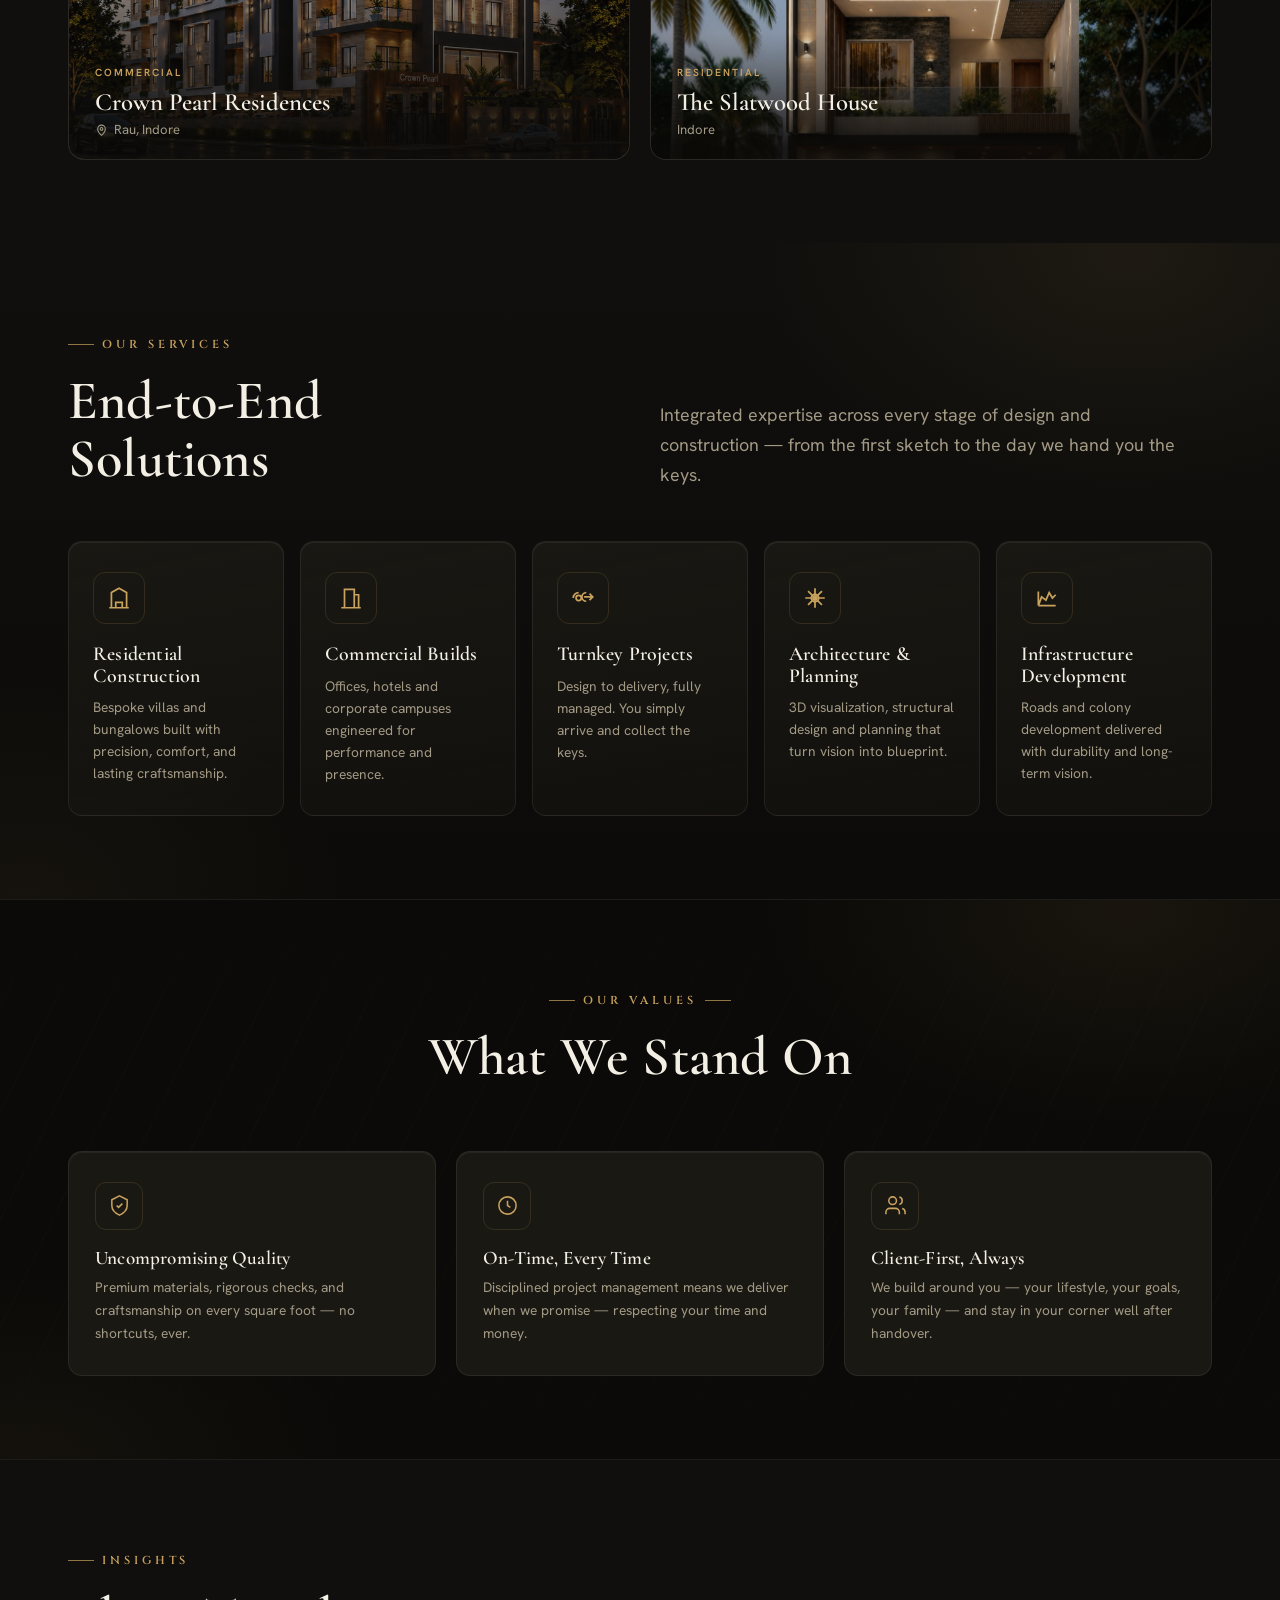
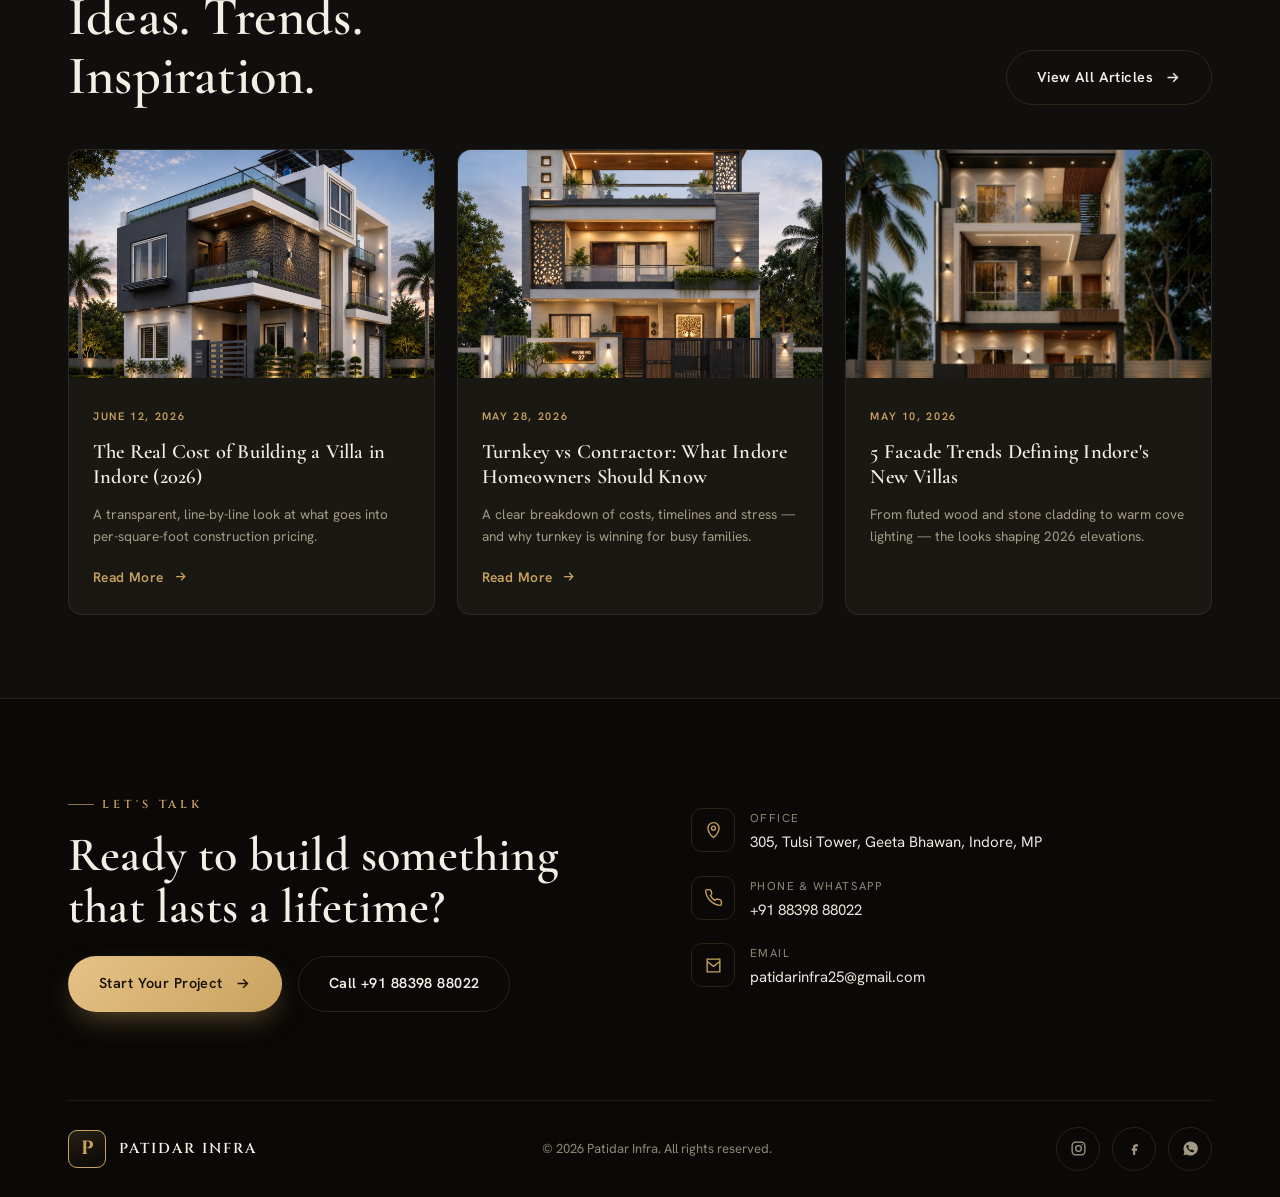
==== commit f19eec40: "Remove ?v=2 image cache-busters so photos load even when opened as a raw file The versioned image UR" ====
--- a/index.html
+++ b/index.html
@@ -57,10 +57,10 @@
    swap to a matching stock photo so nothing ever looks broken. Drop the real
    files into images/ and they win automatically. */
 window.STOCK={
-  'images/crown-pearl.jpg?v=2':'https://images.unsplash.com/photo-1600585154340-be6161a56a0c?auto=format&fit=crop&w=1920&q=80',
+  'images/crown-pearl.jpg':'https://images.unsplash.com/photo-1600585154340-be6161a56a0c?auto=format&fit=crop&w=1920&q=80',
   'images/villa-modern.jpg':'https://images.unsplash.com/photo-1600596542815-ffad4c1539a9?auto=format&fit=crop&w=1400&q=80',
   'images/villa-corner.jpg':'https://images.unsplash.com/photo-1600607687939-ce8a6c25118c?auto=format&fit=crop&w=1400&q=80',
-  'images/villa-slats.jpg?v=2':'https://images.unsplash.com/photo-1568605114967-8130f3a36994?auto=format&fit=crop&w=1400&q=80',
+  'images/villa-slats.jpg':'https://images.unsplash.com/photo-1568605114967-8130f3a36994?auto=format&fit=crop&w=1400&q=80',
   'images/house-27.jpg':'https://images.unsplash.com/photo-1613490493576-7fde63acd811?auto=format&fit=crop&w=1400&q=80',
   'images/modern-villa.jpg':'https://images.unsplash.com/photo-1600585154340-be6161a56a0c?auto=format&fit=crop&w=1400&q=80'
 };
@@ -657,7 +657,7 @@
       </div>
       <div class="feat-grid reveal" style="margin-top:44px">
         <a class="pcard tall" href="#projects" data-nav="projects">
-          <div class="img-wrap"><img src="images/crown-pearl.jpg?v=2" alt="Crown Pearl apartments" loading="lazy" onerror="imgFallback(this)"></div>
+          <div class="img-wrap"><img src="images/crown-pearl.jpg" alt="Crown Pearl apartments" loading="lazy" onerror="imgFallback(this)"></div>
           <div class="pcard-go"><svg viewBox="0 0 24 24" fill="none" stroke="currentColor" stroke-width="2"><path d="M7 17L17 7M17 7H8M17 7v9"/></svg></div>
           <div class="pcard-body">
             <div class="pcard-tag">Commercial</div>
@@ -666,12 +666,12 @@
           </div>
         </a>
         <a class="pcard" href="#projects" data-nav="projects">
-          <div class="img-wrap"><img src="images/modern-villa.jpg?v=2" alt="Modern Villa" loading="lazy" onerror="imgFallback(this)"></div>
+          <div class="img-wrap"><img src="images/modern-villa.jpg" alt="Modern Villa" loading="lazy" onerror="imgFallback(this)"></div>
           <div class="pcard-go"><svg viewBox="0 0 24 24" fill="none" stroke="currentColor" stroke-width="2"><path d="M7 17L17 7M17 7H8M17 7v9"/></svg></div>
           <div class="pcard-body"><div class="pcard-tag">Residential Villa</div><div class="pcard-title">Modern Villa</div><div class="pcard-loc">Indore</div></div>
         </a>
         <a class="pcard" href="#projects" data-nav="projects">
-          <div class="img-wrap"><img src="images/villa-slats.jpg?v=2" alt="The Slatwood House" loading="lazy" onerror="imgFallback(this)"></div>
+          <div class="img-wrap"><img src="images/villa-slats.jpg" alt="The Slatwood House" loading="lazy" onerror="imgFallback(this)"></div>
           <div class="pcard-go"><svg viewBox="0 0 24 24" fill="none" stroke="currentColor" stroke-width="2"><path d="M7 17L17 7M17 7H8M17 7v9"/></svg></div>
           <div class="pcard-body"><div class="pcard-tag">Residential</div><div class="pcard-title">The Slatwood House</div><div class="pcard-loc">Indore</div></div>
         </a>
@@ -999,9 +999,9 @@
 
   /* ---------- DATA ---------- */
   var projects = [
-    {t:"Crown Pearl Residences", loc:"Rau, Indore", tag:"Commercial", img:"images/crown-pearl.jpg?v=2", cat:["commercial"]},
-    {t:"Modern Villa", loc:"Indore", tag:"Residential Villa", img:"images/modern-villa.jpg?v=2", cat:["residential"]},
-    {t:"The Slatwood House", loc:"Indore", tag:"Residential", img:"images/villa-slats.jpg?v=2", cat:["residential"]},
+    {t:"Crown Pearl Residences", loc:"Rau, Indore", tag:"Commercial", img:"images/crown-pearl.jpg", cat:["commercial"]},
+    {t:"Modern Villa", loc:"Indore", tag:"Residential Villa", img:"images/modern-villa.jpg", cat:["residential"]},
+    {t:"The Slatwood House", loc:"Indore", tag:"Residential", img:"images/villa-slats.jpg", cat:["residential"]},
     {t:"Cornerstone Villa", loc:"Indore", tag:"Residential · Turnkey", img:"images/villa-corner.jpg", cat:["residential","turnkey"]},
     {t:"House No. 27", loc:"Indore", tag:"Turnkey Home", img:"images/house-27.jpg", cat:["residential","turnkey"]},
     {t:"The Modern Elevation", loc:"Indore", tag:"Residential Villa", img:"images/villa-modern.jpg", cat:["residential"]}
@@ -1086,8 +1086,8 @@
 <h3>Final Thoughts</h3>
 <p>Building a home is about much more than bricks and concrete — it's about creating a space your family will enjoy for years to come. Choosing the right construction approach can have a significant impact on quality, timelines, and your overall experience.</p>
 <p>At Patidar Infra, we offer comprehensive turnkey construction services in Indore, managing every stage of your project with transparency, quality, and attention to detail. From foundation to final finishing, our goal is to make home construction simple, efficient, and stress-free.</p>`},
-    {d:"May 10, 2026", t:"5 Facade Trends Defining Indore's New Villas", e:"From fluted wood and stone cladding to warm cove lighting — the looks shaping 2026 elevations.", img:"images/villa-slats.jpg?v=2"},
-    {d:"April 22, 2026", t:"Building on a Small Plot? Maximise Every Square Foot", e:"Smart layout tricks for 20x40 and 25x50 plots that make compact homes feel expansive.", img:"images/villa-modern.jpg?v=2", body:`
+    {d:"May 10, 2026", t:"5 Facade Trends Defining Indore's New Villas", e:"From fluted wood and stone cladding to warm cove lighting — the looks shaping 2026 elevations.", img:"images/villa-slats.jpg"},
+    {d:"April 22, 2026", t:"Building on a Small Plot? Maximise Every Square Foot", e:"Smart layout tricks for 20x40 and 25x50 plots that make compact homes feel expansive.", img:"images/villa-modern.jpg", body:`
 <p>Owning a small plot doesn't mean you have to compromise on comfort or functionality. With smart planning and the right construction approach, even a compact plot can be transformed into a spacious, modern, and practical home. The key lies in efficient design, thoughtful space planning, and quality execution.</p>
 <h3>Start with a Smart Floor Plan</h3>
 <p>Every square foot matters when building on a small plot. An open layout with fewer unnecessary walls creates a larger and more welcoming living space. Combining the living room, dining area, and kitchen can improve both functionality and natural light.</p>
@@ -1108,7 +1108,7 @@
 <h3>Final Thoughts</h3>
 <p>A compact plot should be seen as an opportunity for smart design rather than a limitation. With thoughtful planning, efficient layouts, and quality construction, you can create a home that feels spacious, functional, and perfectly suited to your lifestyle.</p>
 <p>At Patidar Infra, we specialize in designing and constructing homes that maximize every square foot. Whether you're building on a 600 sq. ft., 1,000 sq. ft., or any compact plot in Indore, our team helps you achieve the perfect balance of design, functionality, and long-term value.</p>`},
-    {d:"April 5, 2026", t:"Vastu Meets Modern Design: Homes That Feel Right", e:"How to honour traditional Vastu principles without compromising on clean, contemporary architecture.", img:"images/modern-villa.jpg?v=2", body:`
+    {d:"April 5, 2026", t:"Vastu Meets Modern Design: Homes That Feel Right", e:"How to honour traditional Vastu principles without compromising on clean, contemporary architecture.", img:"images/modern-villa.jpg", body:`
 <p>For many homeowners in Indore, building a house is about more than just architecture — it's about creating a home that feels peaceful, functional, and welcoming. This is where Vastu principles and modern design can work together. Contrary to popular belief, you don't have to choose one over the other. With thoughtful planning, it's possible to build a home that respects traditional beliefs while embracing contemporary living.</p>
 <h3>Can Vastu and Modern Design Coexist?</h3>
 <p>Absolutely. Modern architecture focuses on functionality, natural light, ventilation, efficient space planning, and aesthetics. Vastu Shastra emphasizes the orientation and placement of spaces to create balance and harmony. When considered together during the design stage, both approaches can complement each other without compromising the home's appearance.</p>
@@ -1128,7 +1128,7 @@
 <h3>Final Thoughts</h3>
 <p>A beautiful home is one that supports your lifestyle while giving you a sense of comfort and confidence. By combining Vastu principles with modern architectural design, you don't have to compromise between tradition and contemporary living.</p>
 <p>At Patidar Infra, we work closely with homeowners to design and construct homes that blend thoughtful planning, modern aesthetics, quality construction, and Vastu preferences wherever desired. The result is a home that is not only visually impressive but also feels right for the people who live in it.</p>`},
-    {d:"March 18, 2026", t:"Why On-Time Delivery Is a Design Decision", e:"Great planning — not luck — is what lets a build finish on schedule. Here's how we do it.", img:"images/crown-pearl.jpg?v=2", body:`
+    {d:"March 18, 2026", t:"Why On-Time Delivery Is a Design Decision", e:"Great planning — not luck — is what lets a build finish on schedule. Here's how we do it.", img:"images/crown-pearl.jpg", body:`
 <p>When people think about home construction, they often focus on architecture, materials, or interior finishes. However, one of the most overlooked factors behind a successful project is timely delivery. Completing a home on schedule isn't just about working faster — it's the result of careful planning, smart design decisions, and efficient project management.</p>
 <h3>Good Planning Starts Before Construction</h3>
 <p>The foundation of an on-time project is laid long before the first brick is placed. Finalizing architectural drawings, structural designs, material specifications, and construction schedules early helps prevent delays caused by last-minute changes or missing information.</p>
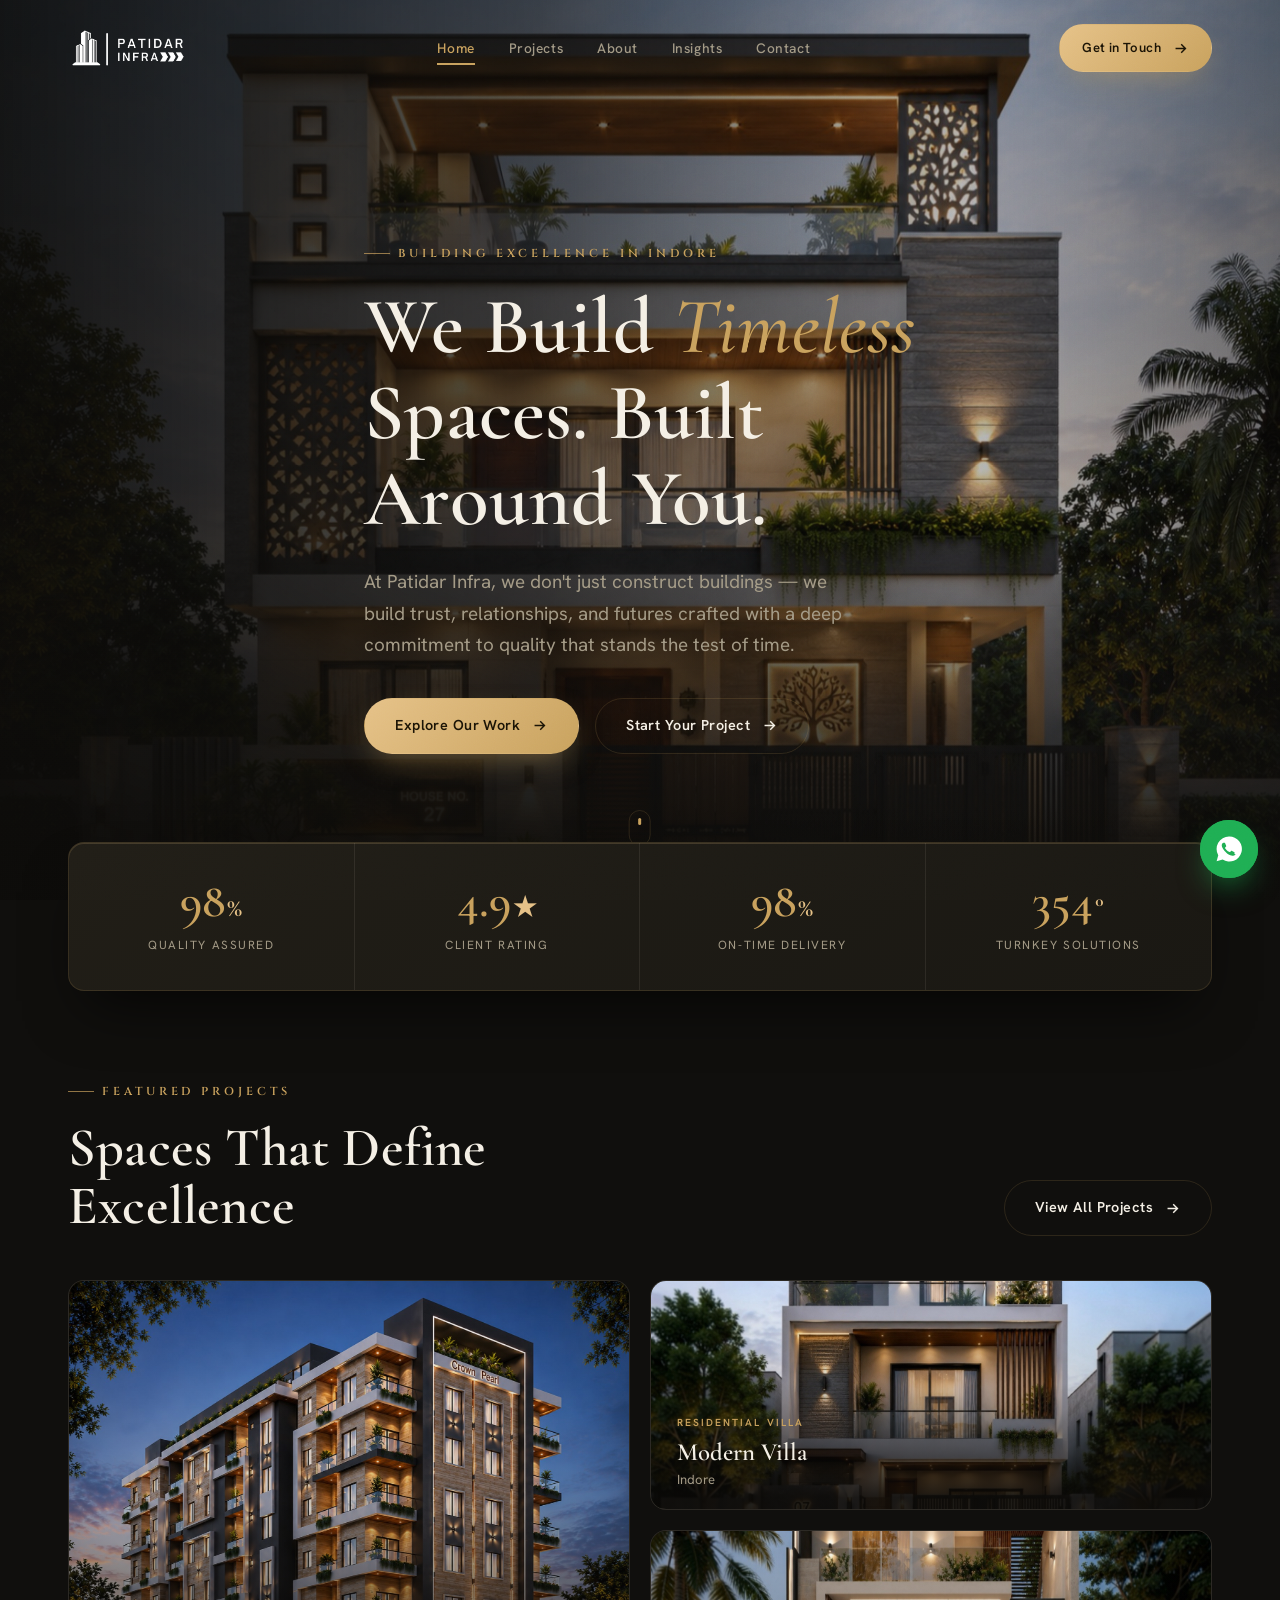
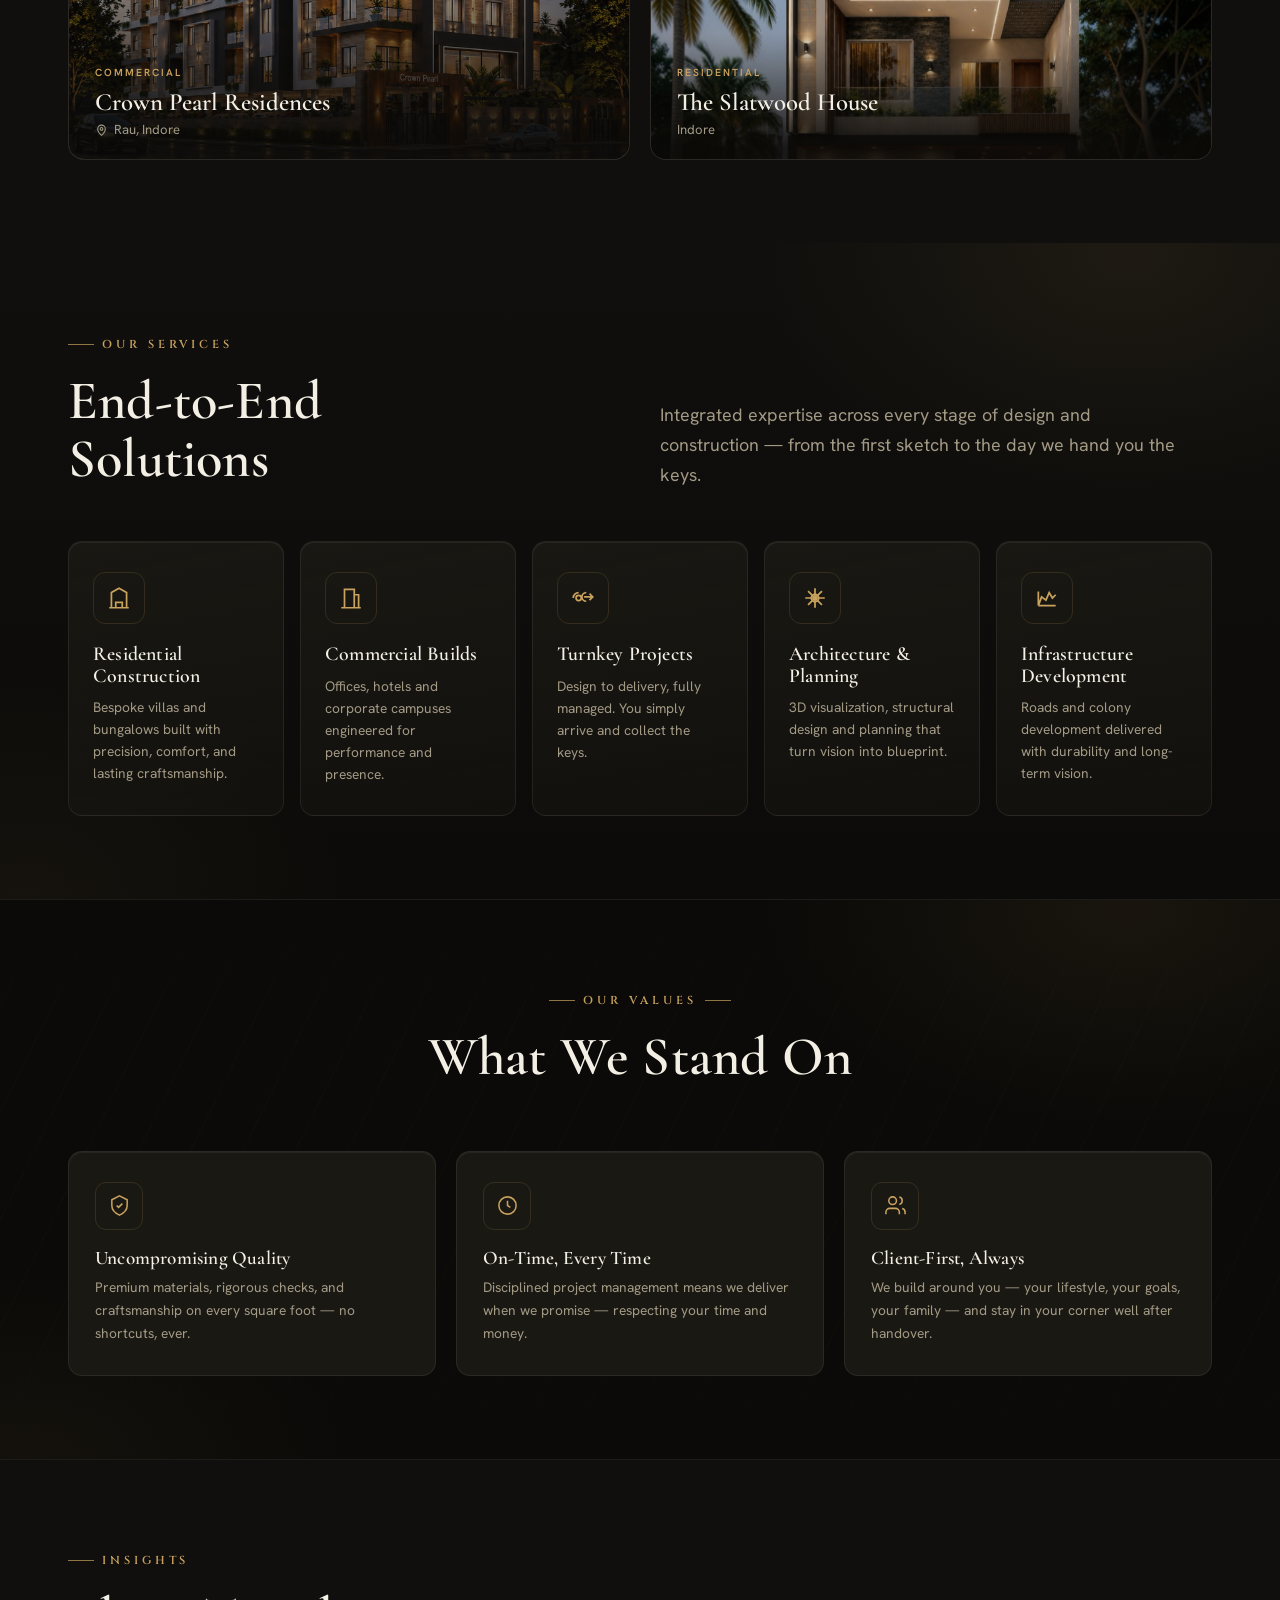
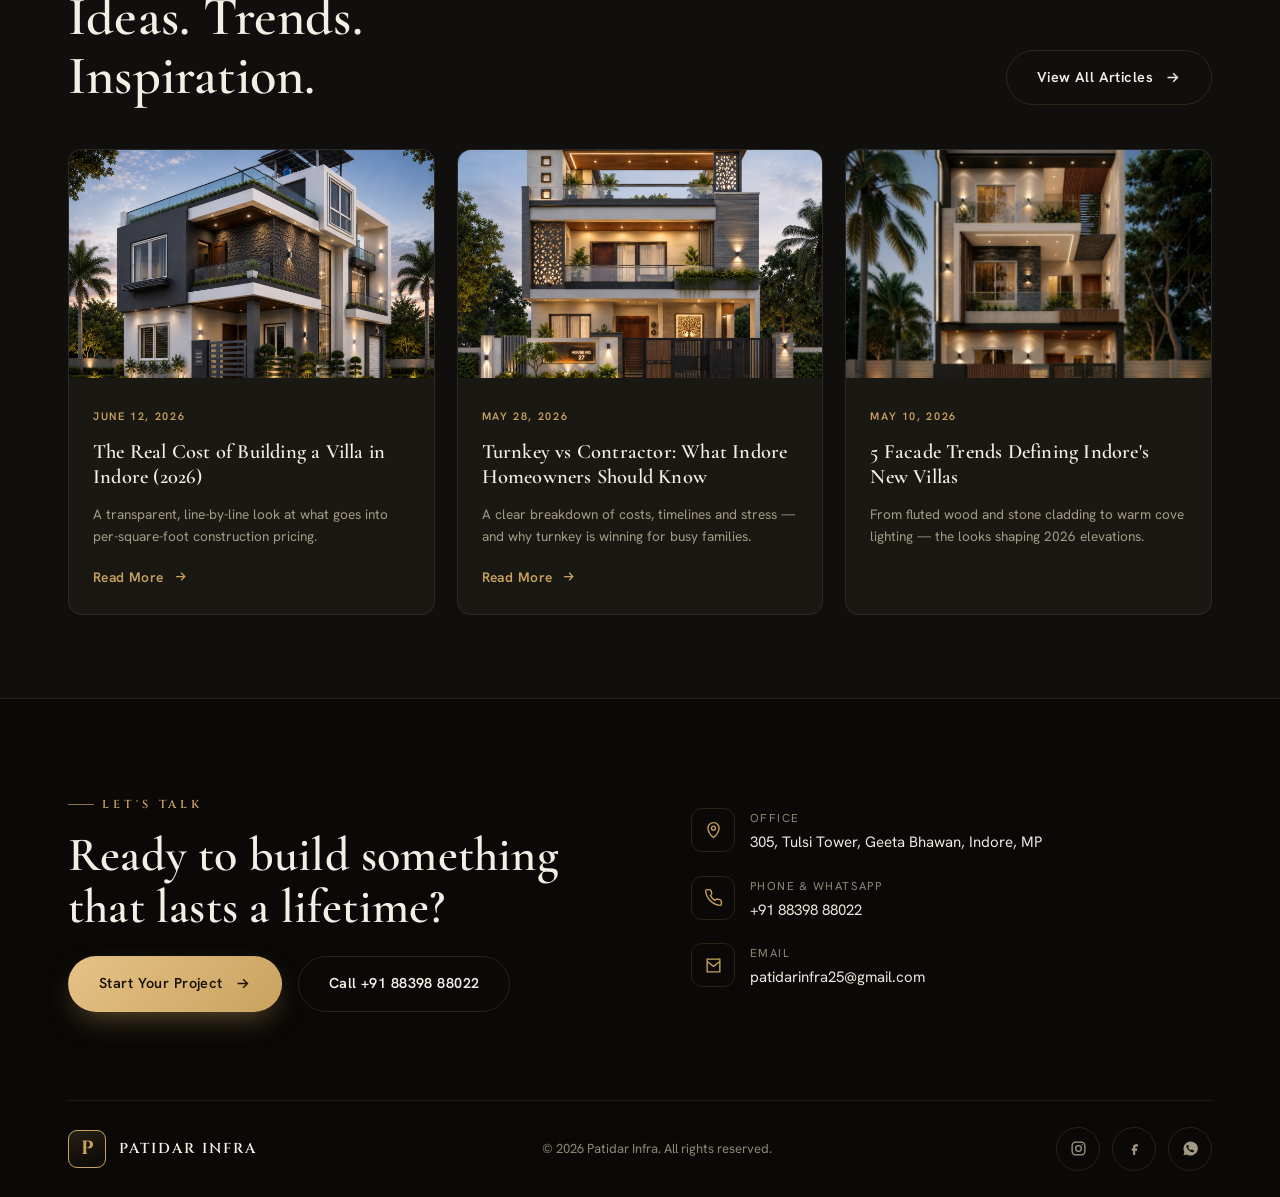
==== commit ba2f1c20: "Add Google Search Console verification meta tag Co-Authored-By: Claude Opus 4.8 <noreply@anthropic.c" ====
--- a/index.html
+++ b/index.html
@@ -3,6 +3,7 @@
 <head>
 <meta charset="UTF-8" />
 <meta name="viewport" content="width=device-width, initial-scale=1" />
+<meta name="google-site-verification" content="9_2xvt0NDXYjwcDEQ8nlgiTHxzBd6Hl5w3xAR_VrJdo" />
 <title>Patidar Infra — We Build Timeless Spaces, Built Around You | Builders in Indore</title>
 <meta name="description" content="Patidar Infra is a premium construction and development firm in Indore. Residential villas, commercial builds, turnkey projects, architecture & planning, and infrastructure development." />
 <meta name="theme-color" content="#100f0d" />
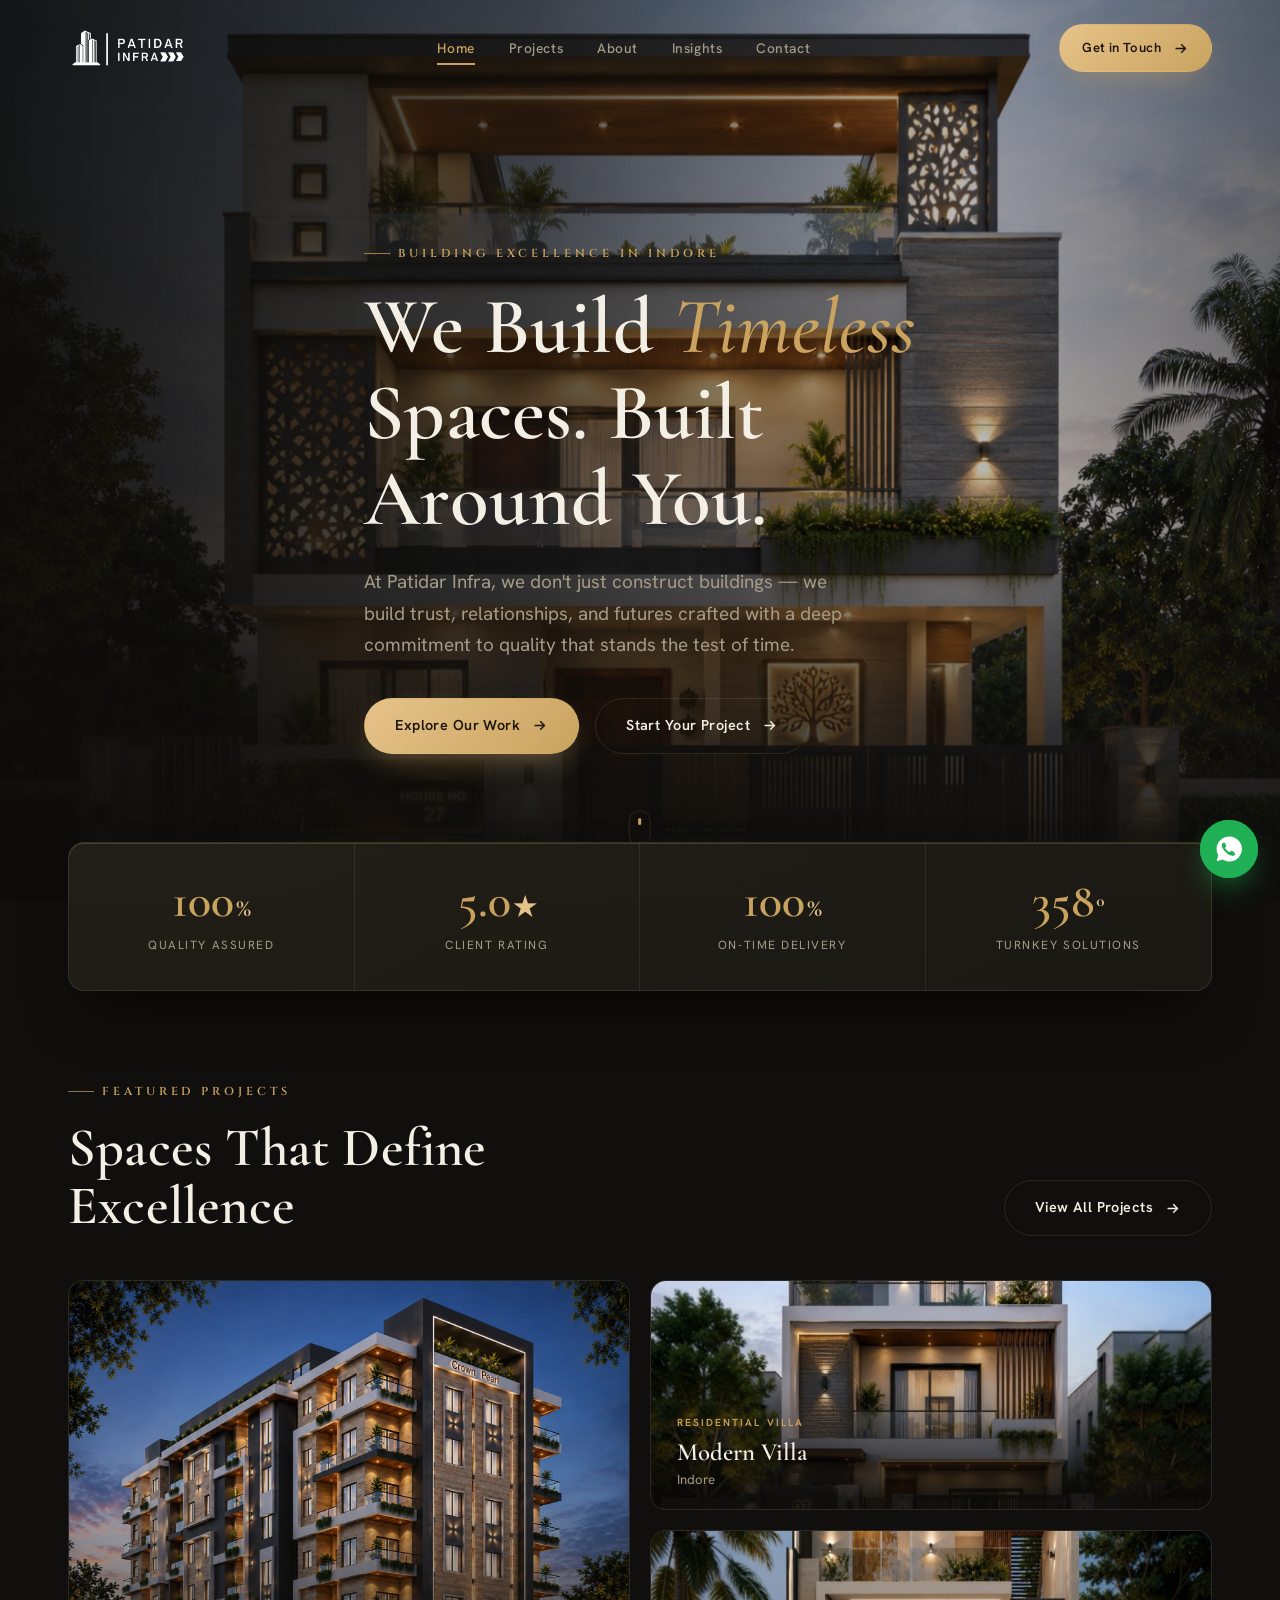
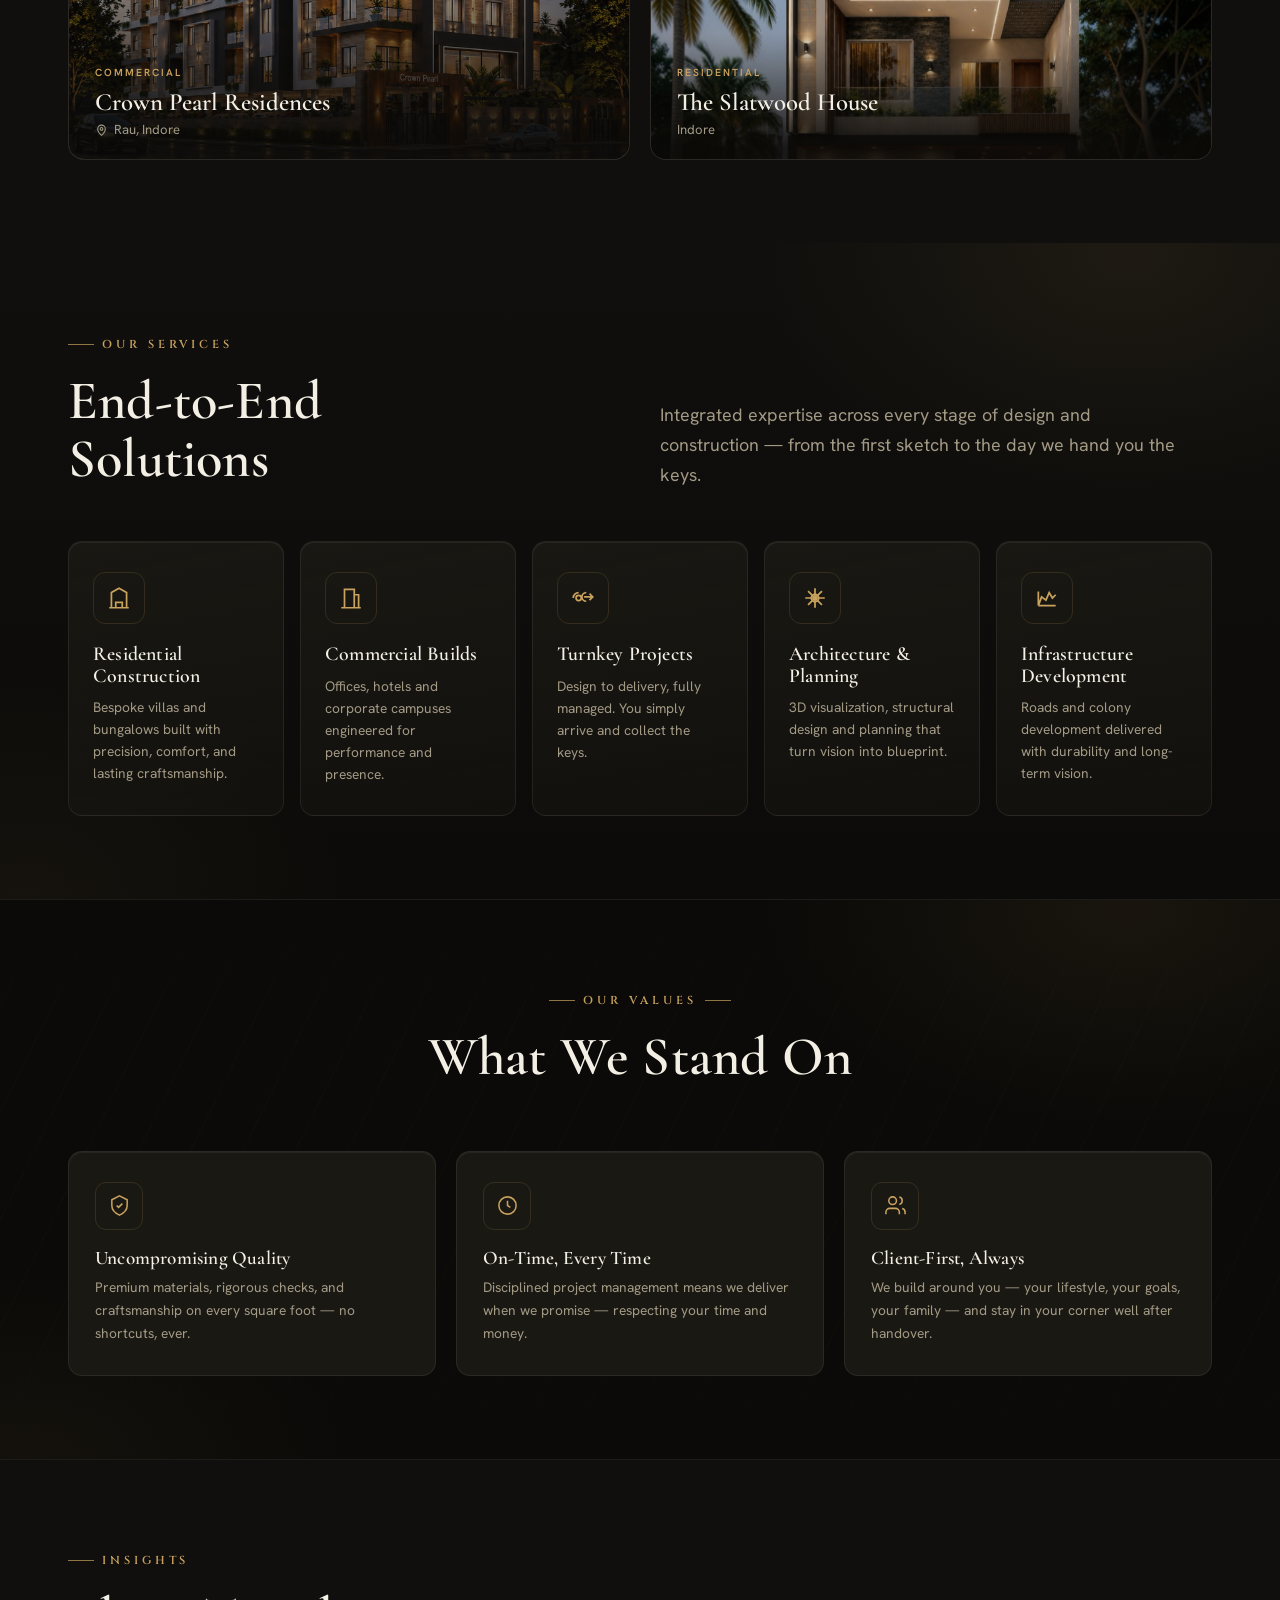
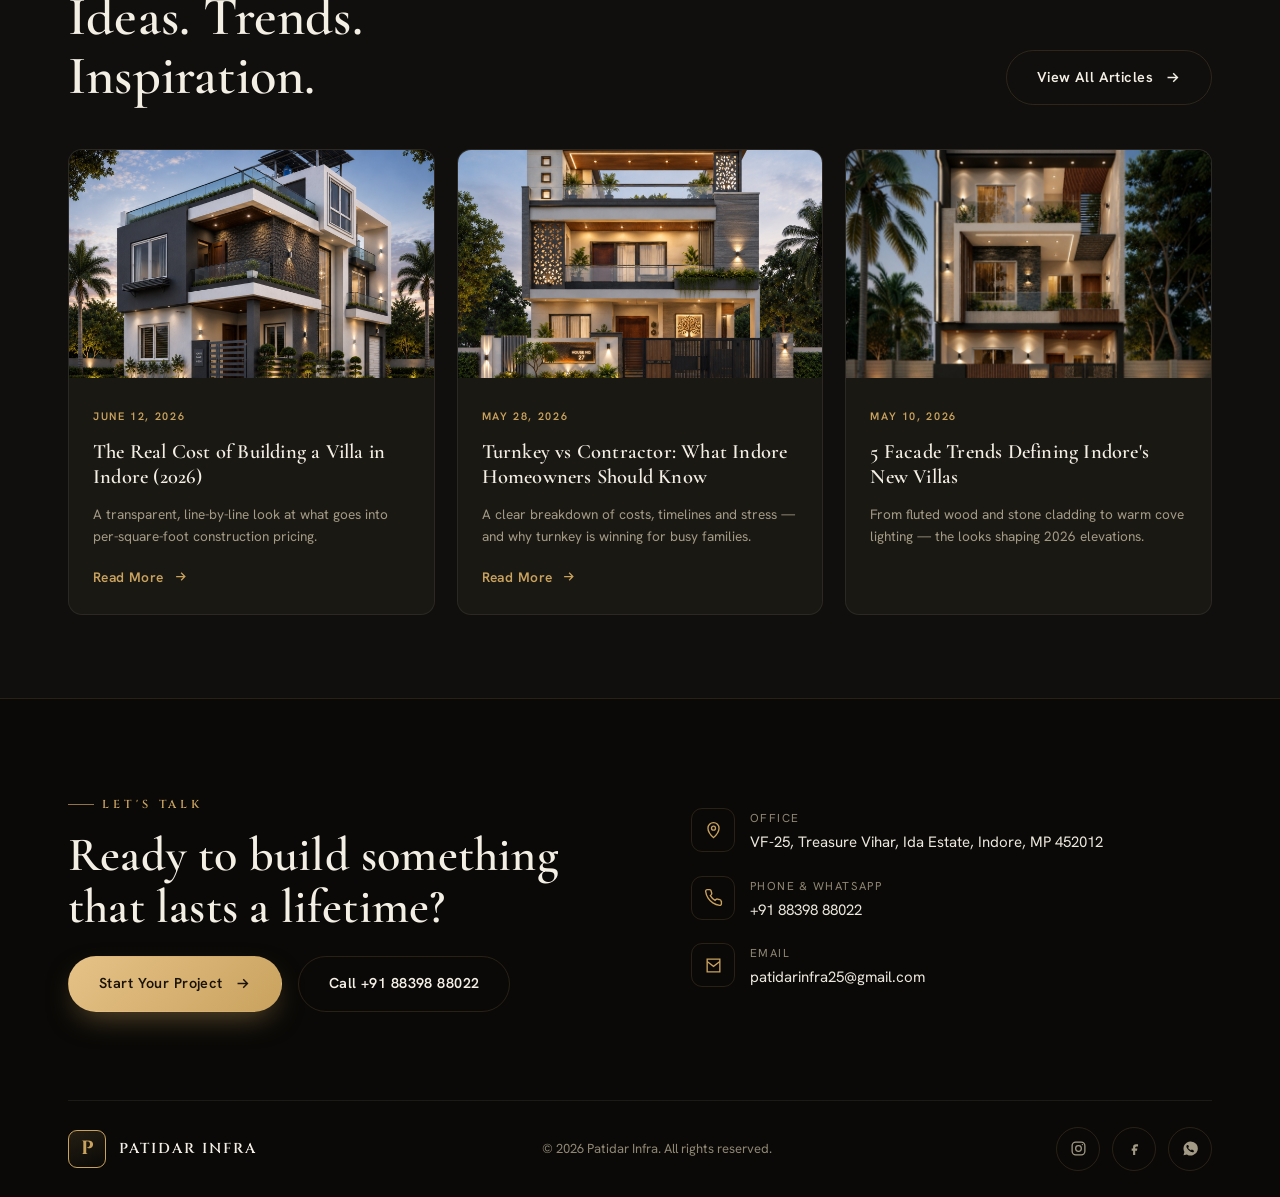
==== commit a55d803c: "Align address with Google Business Profile (VF-25, Ida Estate) Updated structured data and footer to" ====
--- a/index.html
+++ b/index.html
@@ -31,9 +31,10 @@
   "priceRange": "₹₹",
   "address": {
     "@type": "PostalAddress",
-    "streetAddress": "305, Tulsi Tower, Geeta Bhawan",
+    "streetAddress": "VF-25, Treasure Vihar, near Indore Treasure Town, Ida Estate",
     "addressLocality": "Indore",
     "addressRegion": "Madhya Pradesh",
+    "postalCode": "452012",
     "addressCountry": "IN"
   },
   "areaServed": { "@type": "City", "name": "Indore" },
@@ -866,7 +867,7 @@
           </div>
           <div class="ci-card">
             <div class="fc-ic"><svg viewBox="0 0 24 24" fill="none" stroke="currentColor" stroke-width="1.7"><path d="M12 21s-7-6.5-7-12a7 7 0 0114 0c0 5.5-7 12-7 12z"/><circle cx="12" cy="9" r="2.5"/></svg></div>
-            <div><h3>Visit Us</h3><p>305, Tulsi Tower, Geeta Bhawan,<br>Indore, Madhya Pradesh</p></div>
+            <div><h3>Visit Us</h3><p style="margin-bottom:7px">VF-25, Treasure Vihar, Ida Estate,<br>Indore, Madhya Pradesh 452012</p><p style="font-size:.84rem;opacity:.82">Also at: 305, Tulsi Tower, Geeta Bhawan, Indore</p></div>
           </div>
           <div class="ci-card">
             <div class="fc-ic"><svg viewBox="0 0 24 24" fill="none" stroke="currentColor" stroke-width="1.7"><circle cx="12" cy="12" r="9"/><path d="M12 7v5l3 2"/></svg></div>
@@ -945,7 +946,7 @@
         </div>
       </div>
       <div class="foot-contact">
-        <div class="fc-row"><div class="fc-ic"><svg viewBox="0 0 24 24" fill="none" stroke="currentColor" stroke-width="1.7"><path d="M12 21s-7-6.5-7-12a7 7 0 0114 0c0 5.5-7 12-7 12z"/><circle cx="12" cy="9" r="2.5"/></svg></div><div><small>Office</small><span>305, Tulsi Tower, Geeta Bhawan, Indore, MP</span></div></div>
+        <div class="fc-row"><div class="fc-ic"><svg viewBox="0 0 24 24" fill="none" stroke="currentColor" stroke-width="1.7"><path d="M12 21s-7-6.5-7-12a7 7 0 0114 0c0 5.5-7 12-7 12z"/><circle cx="12" cy="9" r="2.5"/></svg></div><div><small>Office</small><span>VF-25, Treasure Vihar, Ida Estate, Indore, MP 452012</span></div></div>
         <div class="fc-row"><div class="fc-ic"><svg viewBox="0 0 24 24" fill="none" stroke="currentColor" stroke-width="1.7"><path d="M22 16.9v3a2 2 0 01-2.2 2 19.8 19.8 0 01-8.6-3.1 19.5 19.5 0 01-6-6A19.8 19.8 0 012.1 4.2 2 2 0 014 2h3a2 2 0 012 1.7c.1.9.4 1.8.7 2.7a2 2 0 01-.5 2.1L8 9.6a16 16 0 006 6l1.1-1.1a2 2 0 012.1-.5c.9.3 1.8.6 2.7.7a2 2 0 011.7 2z"/></svg></div><div><small>Phone &amp; WhatsApp</small><a href="tel:+918839888022">+91 88398 88022</a></div></div>
         <div class="fc-row"><div class="fc-ic"><svg viewBox="0 0 24 24" fill="none" stroke="currentColor" stroke-width="1.7"><path d="M4 4h16v16H4z"/><path d="M4 7l8 6 8-6"/></svg></div><div><small>Email</small><a href="mailto:patidarinfra25@gmail.com">patidarinfra25@gmail.com</a></div></div>
       </div>
